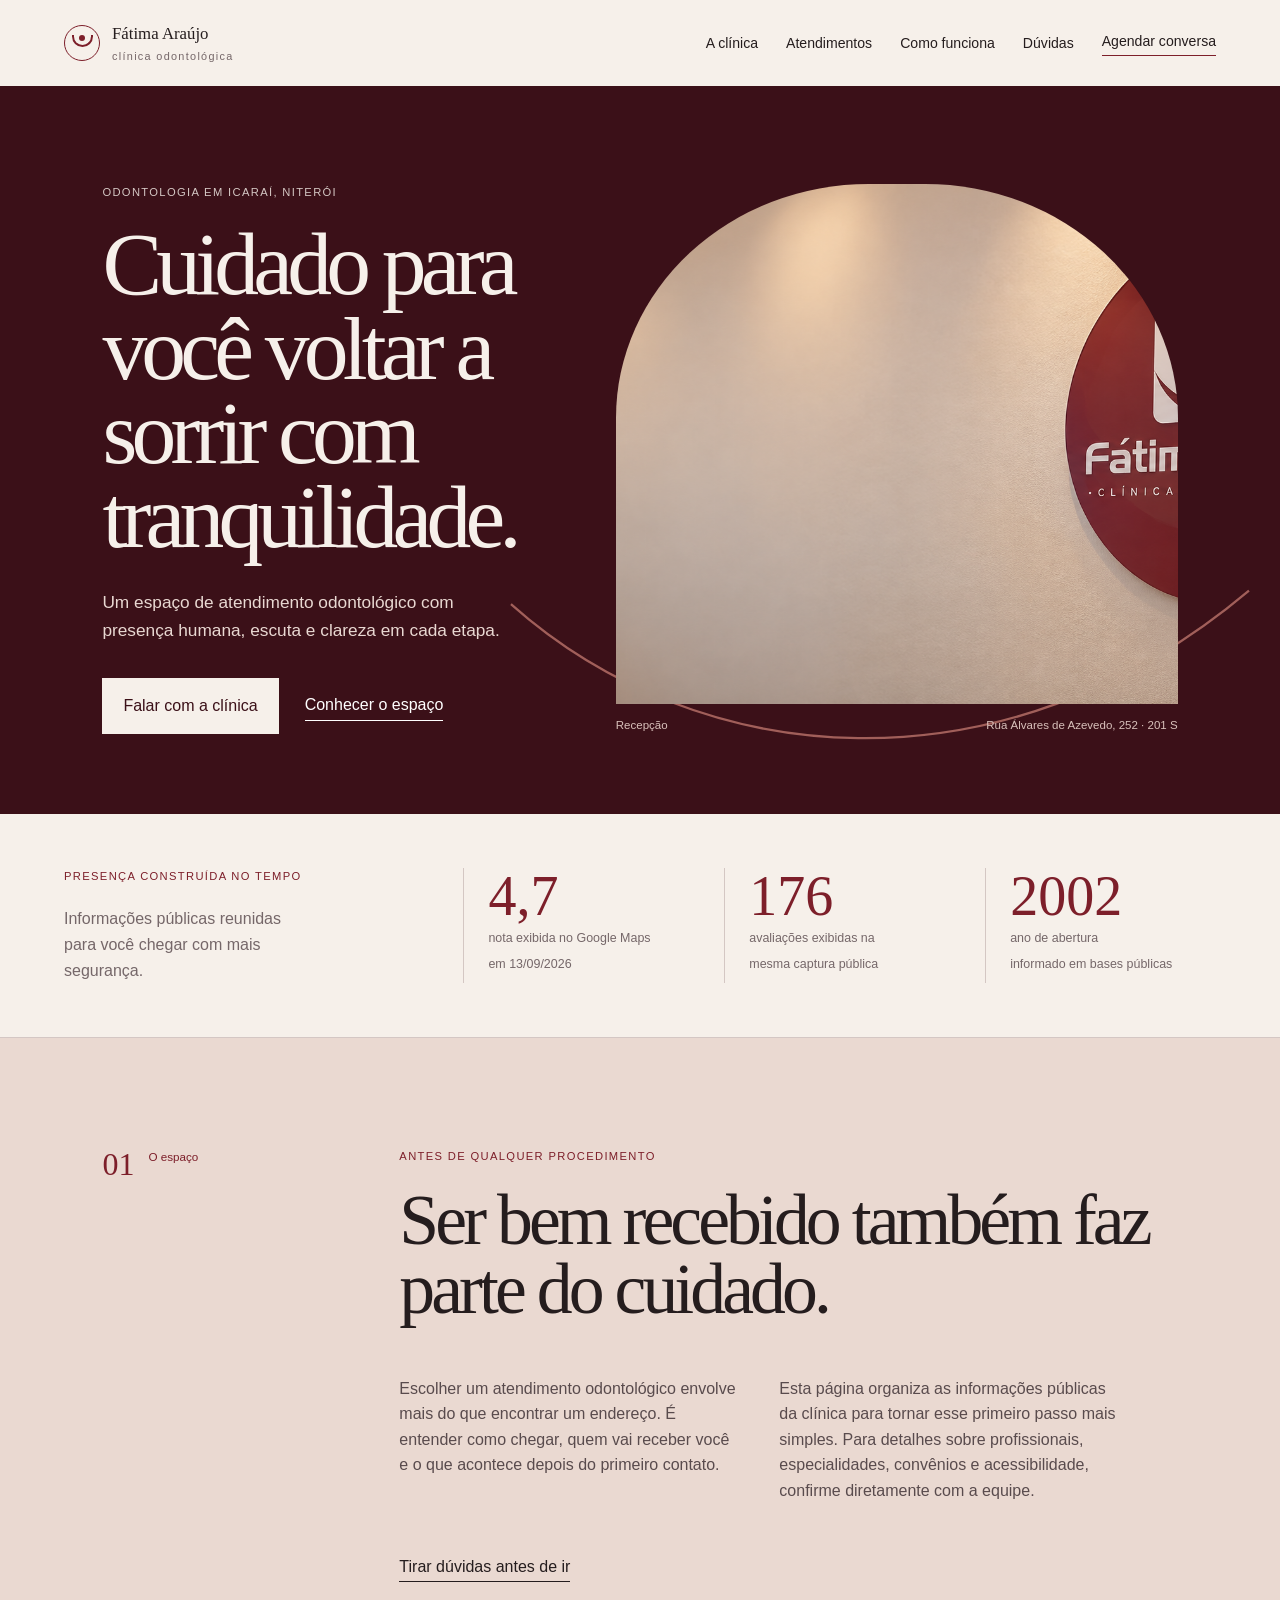
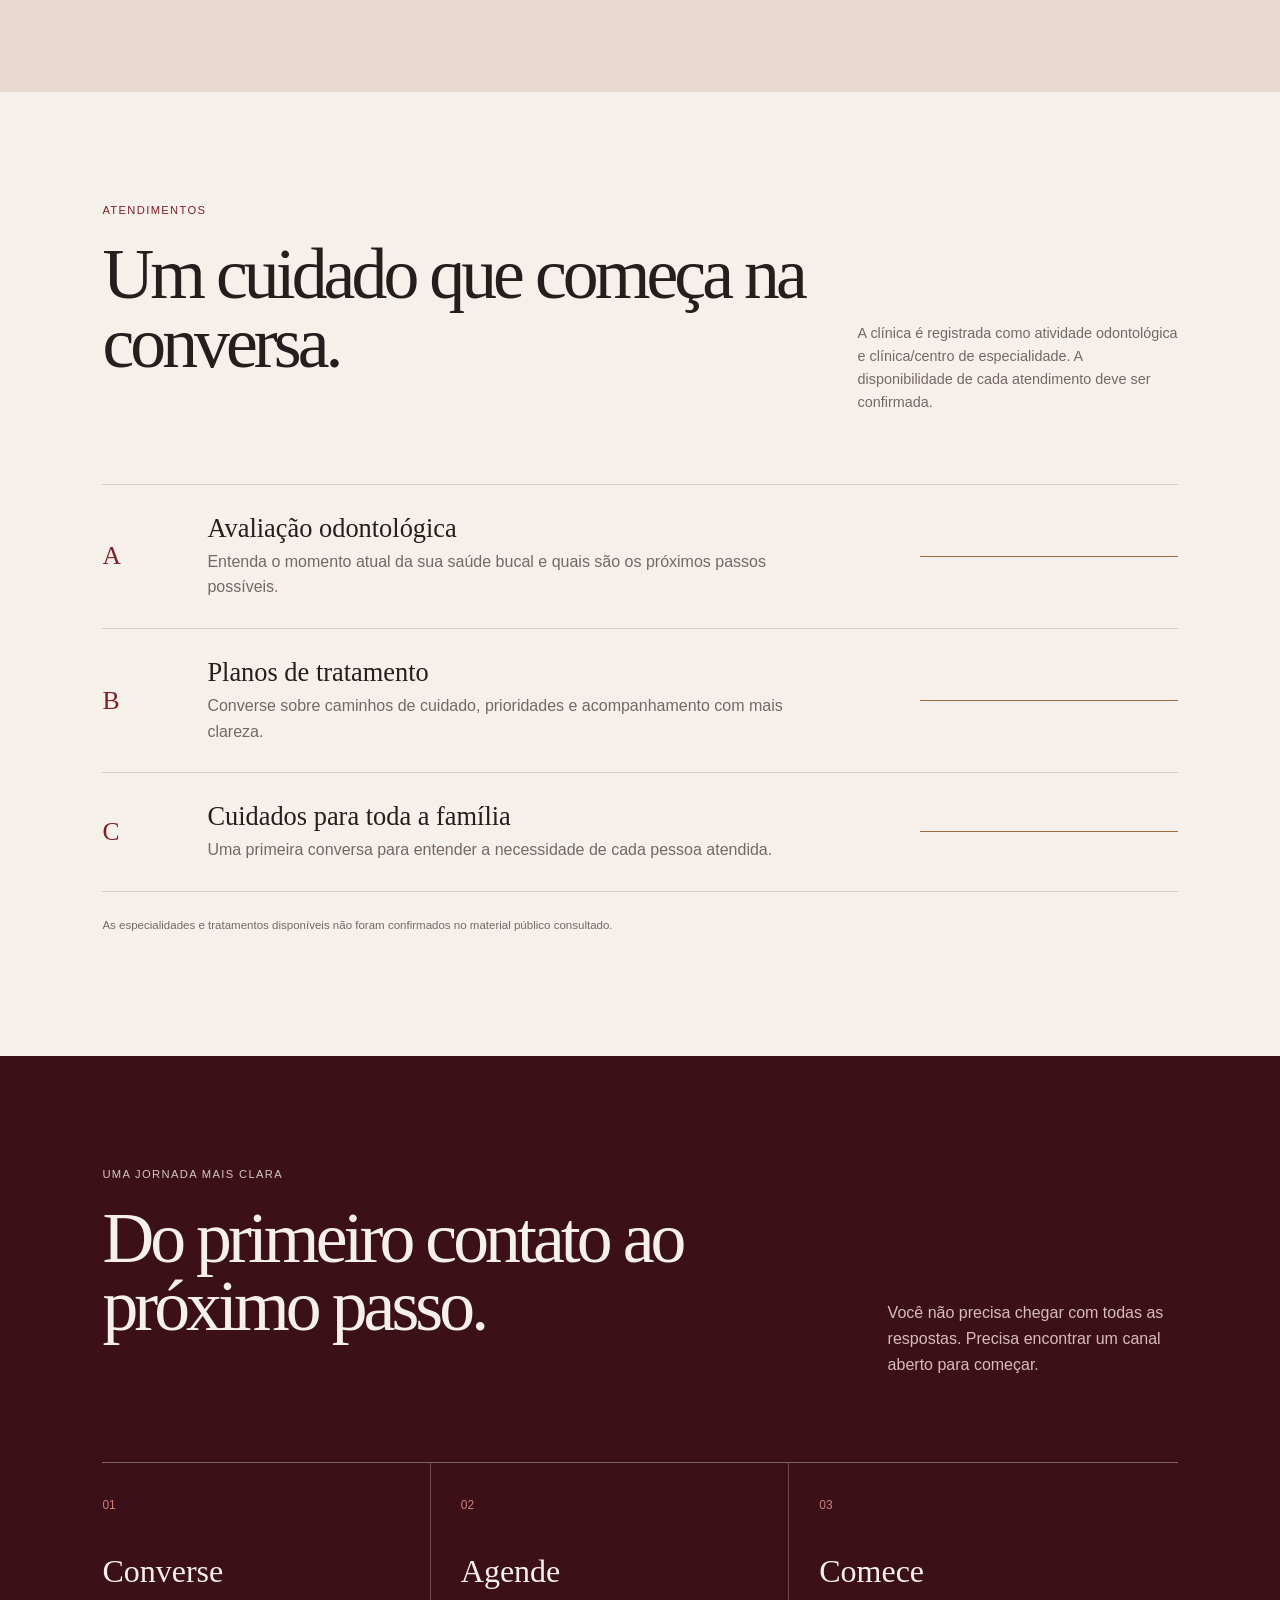
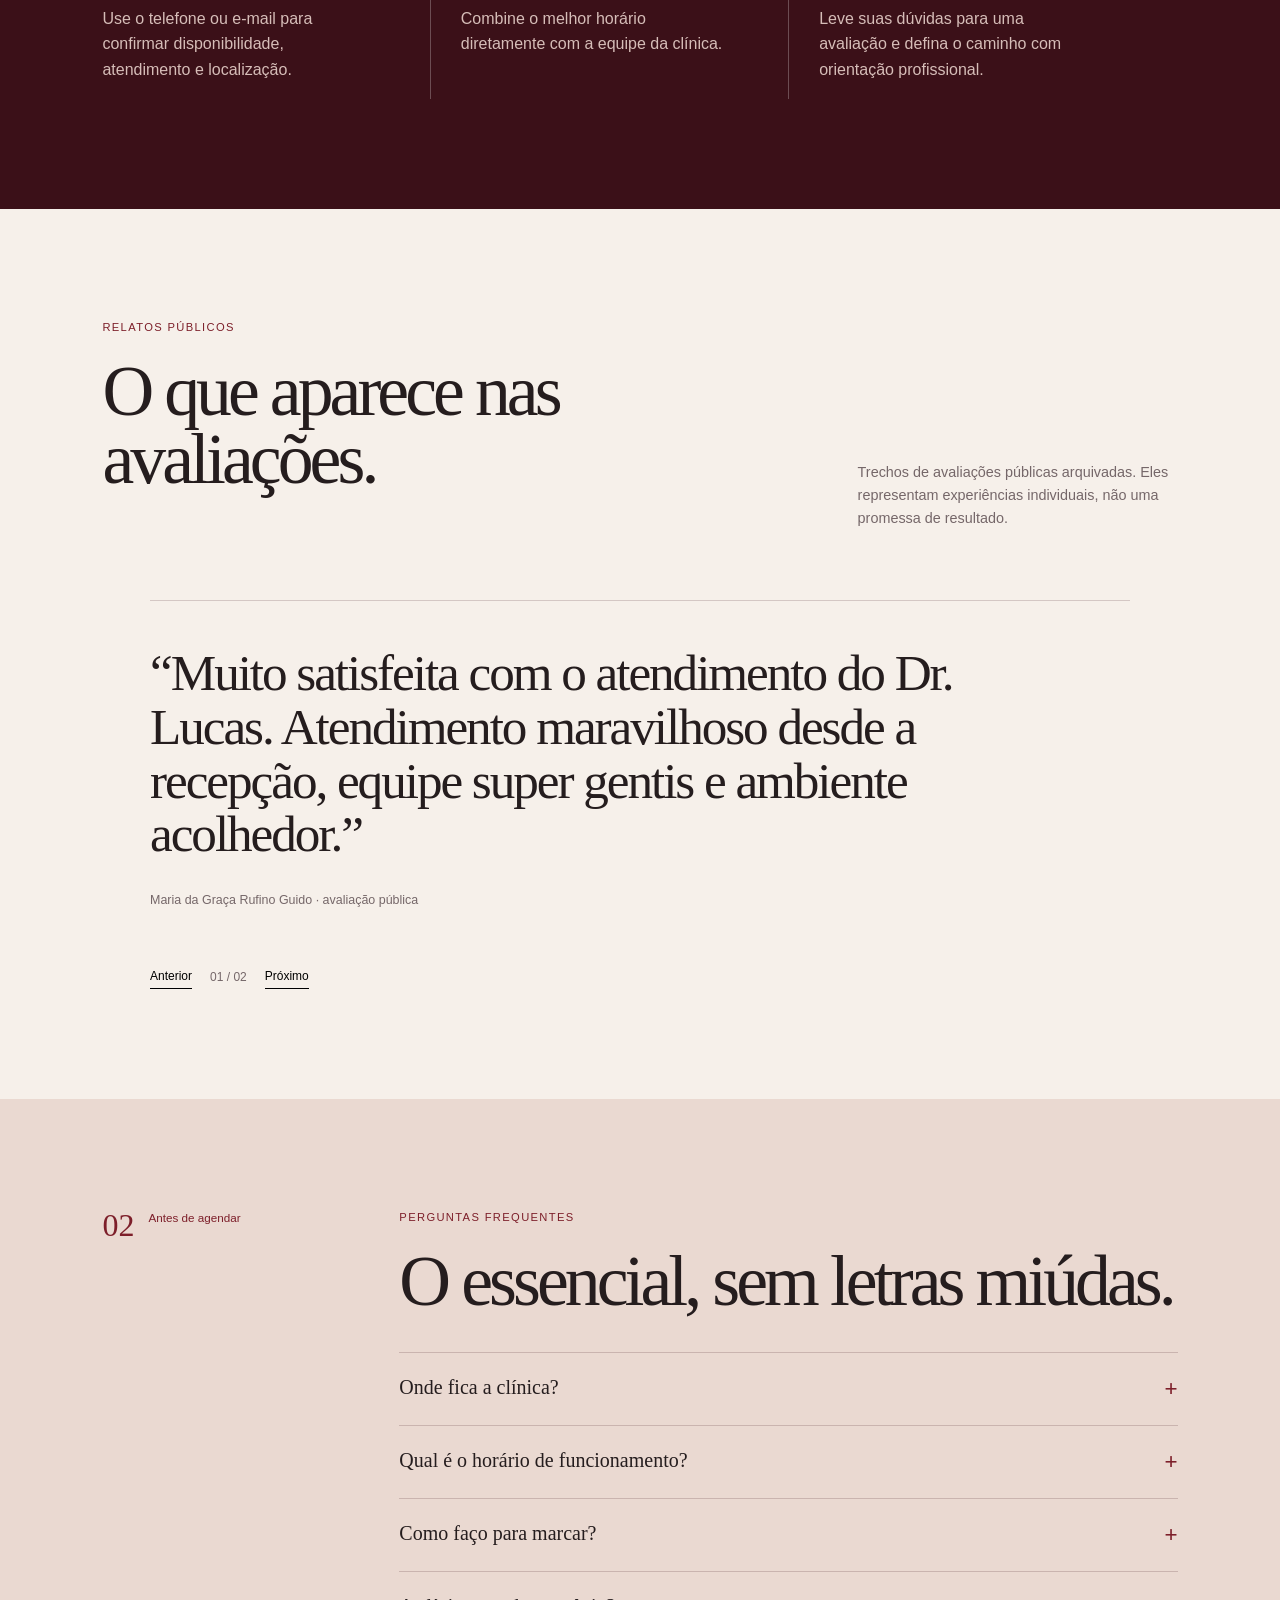
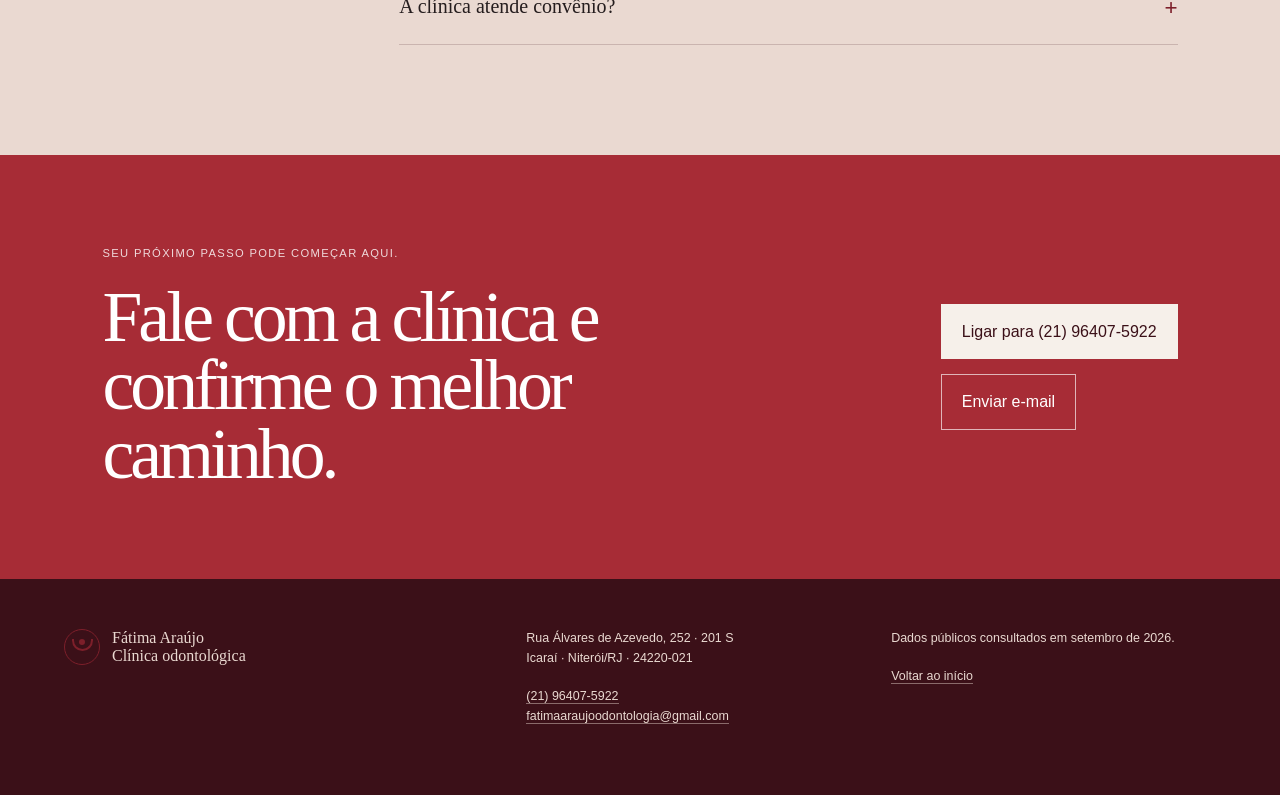
==== index.html @ 94b092e7 "Add files via upload" ====
<!doctype html>
<html lang="pt-BR">
<head>
  <meta charset="utf-8">
  <meta name="viewport" content="width=device-width, initial-scale=1">
  <meta name="description" content="Fátima Araújo Clínica Odontológica em Icaraí, Niterói. Informações públicas, contato e agendamento.">
  <title>Fátima Araújo | Clínica Odontológica</title>
  <link rel="stylesheet" href="styles.css">
</head>
<body>
  <a class="skip-link" href="#conteudo">Ir para o conteúdo</a>
  <header class="site-header">
    <a class="brand" href="#inicio" aria-label="Fátima Araújo Clínica Odontológica, início">
      <span class="brand-mark" aria-hidden="true"><span></span></span>
      <span><strong>Fátima Araújo</strong><small>Clínica odontológica</small></span>
    </a>
    <button class="menu-toggle" type="button" aria-expanded="false" aria-controls="main-nav">Menu</button>
    <nav id="main-nav" class="main-nav" aria-label="Navegação principal">
      <a href="#clinica">A clínica</a>
      <a href="#servicos">Atendimentos</a>
      <a href="#processo">Como funciona</a>
      <a href="#duvidas">Dúvidas</a>
      <a class="nav-cta" href="#contato">Agendar conversa</a>
    </nav>
  </header>

  <main id="conteudo">
    <section class="hero section-dark" id="inicio" aria-labelledby="hero-title">
      <div class="hero-copy reveal">
        <p class="eyebrow">Odontologia em Icaraí, Niterói</p>
        <h1 id="hero-title">Cuidado para você voltar a sorrir com tranquilidade.</h1>
        <p class="hero-lead">Um espaço de atendimento odontológico com presença humana, escuta e clareza em cada etapa.</p>
        <div class="hero-actions">
          <a class="button button-light" href="tel:+5521964075922">Falar com a clínica</a>
          <a class="text-link light-link" href="#clinica">Conhecer o espaço</a>
        </div>
      </div>
      <div class="hero-visual reveal reveal-delay">
        <div class="image-frame">
          <img src="assets/banner.png" alt="Recepção da clínica com o logotipo Fátima Araújo na parede" width="1916" height="821">
        </div>
        <div class="hero-caption"><span>Recepção</span><span>Rua Álvares de Azevedo, 252 · 201 S</span></div>
      </div>
      <svg class="smile-line" viewBox="0 0 700 220" role="img" aria-label="Traço curvo representando um sorriso"><path d="M22 54 C188 202 456 225 673 42"/></svg>
    </section>

    <section class="trust section-light" aria-label="Informações de confiança">
      <div class="trust-intro"><p class="eyebrow dark-eyebrow">Presença construída no tempo</p><p>Informações públicas reunidas para você chegar com mais segurança.</p></div>
      <div class="trust-item"><strong>4,7</strong><span>nota exibida no Google Maps<br>em 13/09/2026</span></div>
      <div class="trust-item"><strong>176</strong><span>avaliações exibidas na<br>mesma captura pública</span></div>
      <div class="trust-item"><strong>2002</strong><span>ano de abertura<br>informado em bases públicas</span></div>
    </section>

    <section class="split-section section-blush" id="clinica" aria-labelledby="clinica-title">
      <div class="section-aside"><span class="section-index">01</span><span>O espaço</span></div>
      <div class="split-content">
        <p class="eyebrow dark-eyebrow">Antes de qualquer procedimento</p>
        <h2 id="clinica-title">Ser bem recebido também faz parte do cuidado.</h2>
        <div class="two-column-copy"><p>Escolher um atendimento odontológico envolve mais do que encontrar um endereço. É entender como chegar, quem vai receber você e o que acontece depois do primeiro contato.</p><p>Esta página organiza as informações públicas da clínica para tornar esse primeiro passo mais simples. Para detalhes sobre profissionais, especialidades, convênios e acessibilidade, confirme diretamente com a equipe.</p></div>
        <a class="text-link" href="#contato">Tirar dúvidas antes de ir</a>
      </div>
    </section>

    <section class="services section-light" id="servicos" aria-labelledby="servicos-title">
      <div class="section-heading"><div><p class="eyebrow dark-eyebrow">Atendimentos</p><h2 id="servicos-title">Um cuidado que começa na conversa.</h2></div><p class="heading-note">A clínica é registrada como atividade odontológica e clínica/centro de especialidade. A disponibilidade de cada atendimento deve ser confirmada.</p></div>
      <div class="service-list">
        <article class="service-row"><span class="service-number">A</span><div><h3>Avaliação odontológica</h3><p>Entenda o momento atual da sua saúde bucal e quais são os próximos passos possíveis.</p></div><span class="service-line" aria-hidden="true"></span></article>
        <article class="service-row"><span class="service-number">B</span><div><h3>Planos de tratamento</h3><p>Converse sobre caminhos de cuidado, prioridades e acompanhamento com mais clareza.</p></div><span class="service-line" aria-hidden="true"></span></article>
        <article class="service-row"><span class="service-number">C</span><div><h3>Cuidados para toda a família</h3><p>Uma primeira conversa para entender a necessidade de cada pessoa atendida.</p></div><span class="service-line" aria-hidden="true"></span></article>
      </div>
      <p class="source-note">As especialidades e tratamentos disponíveis não foram confirmados no material público consultado.</p>
    </section>

    <section class="process section-dark" id="processo" aria-labelledby="processo-title">
      <div class="process-top"><div><p class="eyebrow">Uma jornada mais clara</p><h2 id="processo-title">Do primeiro contato ao próximo passo.</h2></div><p>Você não precisa chegar com todas as respostas. Precisa encontrar um canal aberto para começar.</p></div>
      <div class="process-steps">
        <article><span>01</span><h3>Converse</h3><p>Use o telefone ou e-mail para confirmar disponibilidade, atendimento e localização.</p></article>
        <article><span>02</span><h3>Agende</h3><p>Combine o melhor horário diretamente com a equipe da clínica.</p></article>
        <article><span>03</span><h3>Comece</h3><p>Leve suas dúvidas para uma avaliação e defina o caminho com orientação profissional.</p></article>
      </div>
    </section>

    <section class="testimonials section-light" aria-labelledby="relatos-title">
      <div class="section-heading"><div><p class="eyebrow dark-eyebrow">Relatos públicos</p><h2 id="relatos-title">O que aparece nas avaliações.</h2></div><p class="heading-note">Trechos de avaliações públicas arquivadas. Eles representam experiências individuais, não uma promessa de resultado.</p></div>
      <div class="quote-carousel" data-carousel>
        <article class="quote active"><blockquote>“Muito satisfeita com o atendimento do Dr. Lucas. Atendimento maravilhoso desde a recepção, equipe super gentis e ambiente acolhedor.”</blockquote><cite>Maria da Graça Rufino Guido · avaliação pública</cite></article>
        <article class="quote"><blockquote>“Clínica extremamente confortável, com profissionais de alto nível e atendimento totalmente humanizado.”</blockquote><cite>Regis Cesar Rheim · avaliação pública</cite></article>
        <div class="carousel-controls"><button type="button" data-prev aria-label="Relato anterior">Anterior</button><span data-status>01 / 02</span><button type="button" data-next aria-label="Próximo relato">Próximo</button></div>
      </div>
    </section>

    <section class="faq section-blush" id="duvidas" aria-labelledby="faq-title">
      <div class="section-aside"><span class="section-index">02</span><span>Antes de agendar</span></div>
      <div class="faq-content"><p class="eyebrow dark-eyebrow">Perguntas frequentes</p><h2 id="faq-title">O essencial, sem letras miúdas.</h2>
        <div class="faq-list">
          <details><summary>Onde fica a clínica?</summary><p>Rua Álvares de Azevedo, 252, complemento 201 S, Icaraí, Niterói/RJ, CEP 24220-021. Confirme a orientação de chegada no momento do agendamento.</p></details>
          <details><summary>Qual é o horário de funcionamento?</summary><p>O CNES consultado informa segunda a sexta, das 9h às 18h. Como horários podem mudar, confirme diretamente com a clínica.</p></details>
          <details><summary>Como faço para marcar?</summary><p>Entre em contato pelo telefone (21) 96407-5922 ou pelo e-mail fatimaaraujoodontologia@gmail.com para verificar disponibilidade.</p></details>
          <details><summary>A clínica atende convênio?</summary><p>Não foi localizada confirmação atualizada sobre convênios no material consultado. Pergunte à equipe antes de agendar.</p></details>
        </div>
      </div>
    </section>

    <section class="final-cta section-red" id="contato" aria-labelledby="cta-title">
      <div><p class="eyebrow">Seu próximo passo pode começar aqui.</p><h2 id="cta-title">Fale com a clínica e confirme o melhor caminho.</h2></div>
      <div class="cta-actions"><a class="button button-light" href="tel:+5521964075922">Ligar para (21) 96407-5922</a><a class="button button-outline-light" href="mailto:fatimaaraujoodontologia@gmail.com">Enviar e-mail</a></div>
    </section>
  </main>

  <footer class="site-footer"><div class="footer-brand"><span class="brand-mark" aria-hidden="true"><span></span></span><strong>Fátima Araújo<br>Clínica odontológica</strong></div><div><p>Rua Álvares de Azevedo, 252 · 201 S<br>Icaraí · Niterói/RJ · 24220-021</p><p><a href="tel:+5521964075922">(21) 96407-5922</a><br><a href="mailto:fatimaaraujoodontologia@gmail.com">fatimaaraujoodontologia@gmail.com</a></p></div><div><p>Dados públicos consultados em setembro de 2026.</p><a href="#inicio">Voltar ao início</a></div></footer>
  <script src="script.js"></script>
</body>
</html>
---- styles.css ----
:root{--wine:#7d1f2a;--wine-dark:#3b1018;--red:#a72c36;--ivory:#f6f0ea;--blush:#ead9d1;--wood:#a66c3f;--leaf:#52604b;--ink:#251d1e;--muted:#756769;--line:rgba(59,16,24,.18);--max:1280px}*{box-sizing:border-box}html{scroll-behavior:smooth}body{margin:0;background:var(--ivory);color:var(--ink);font-family:"Segoe UI",Arial,sans-serif;font-size:16px;line-height:1.6}a{color:inherit}button,a{font:inherit}button{cursor:pointer}.skip-link{position:absolute;left:1rem;top:-4rem;background:var(--ivory);color:var(--wine-dark);padding:.75rem 1rem;z-index:10}.skip-link:focus{top:1rem}.site-header{height:86px;padding:0 max(5vw,32px);display:flex;align-items:center;justify-content:space-between;background:var(--ivory);position:relative;z-index:5}.brand,.footer-brand{display:flex;align-items:center;gap:12px;text-decoration:none}.brand strong{display:block;font-family:Georgia,serif;font-size:1.05rem;font-weight:500}.brand small{display:block;color:var(--muted);font-size:.68rem;letter-spacing:.12em;text-transform:lowercase}.brand-mark{width:36px;height:36px;border:1.5px solid var(--wine);border-radius:50%;display:grid;place-items:center;position:relative}.brand-mark:before{content:"";width:17px;height:10px;border:2px solid var(--wine);border-top:0;border-radius:0 0 18px 18px;transform:translateY(-2px)}.brand-mark span{position:absolute;width:6px;height:6px;background:var(--wine);border-radius:50%;top:9px}.main-nav{display:flex;align-items:center;gap:28px;font-size:.88rem}.main-nav a{text-decoration:none}.main-nav a:hover,.main-nav a:focus-visible,.text-link:hover{color:var(--red)}.nav-cta{border-bottom:1px solid var(--wine);padding-bottom:3px}.menu-toggle{display:none;border:0;background:none;color:var(--wine-dark)}.section-dark{background:var(--wine-dark);color:var(--ivory)}.section-light{background:var(--ivory)}.section-blush{background:var(--blush)}.section-red{background:var(--red);color:#fff}.eyebrow{font-size:.7rem;letter-spacing:.12em;text-transform:uppercase;margin:0 0 20px;opacity:.82}.dark-eyebrow{color:var(--wine);opacity:1}.hero{min-height:680px;padding:98px max(8vw,56px) 80px;display:grid;grid-template-columns:minmax(280px, .86fr) 1.14fr;gap:7vw;align-items:center;position:relative;overflow:hidden}.hero-copy{position:relative;z-index:1}.hero h1{font:normal clamp(3.5rem,7vw,7.8rem)/.94 Georgia,serif;letter-spacing:-.065em;max-width:720px;margin:0 0 30px}.hero-lead{font-size:1.08rem;max-width:420px;color:#e9d8d2;margin-bottom:34px}.hero-actions{display:flex;align-items:center;gap:26px}.button{display:inline-block;text-decoration:none;padding:14px 20px;border:1px solid transparent;transition:transform .25s,background .25s}.button:hover,.button:focus-visible{transform:translateY(-3px)}.button-light{background:var(--ivory);color:var(--wine-dark)}.button-outline-light{border-color:rgba(255,255,255,.65);color:#fff}.text-link{display:inline-block;border-bottom:1px solid currentColor;text-decoration:none;padding-bottom:2px}.light-link{color:#fff}.hero-visual{position:relative;z-index:1}.image-frame{height:520px;overflow:hidden;border-radius:45% 45% 0 0}.image-frame img{width:100%;height:100%;object-fit:cover;object-position:center}.hero-caption{display:flex;justify-content:space-between;padding-top:12px;font-size:.72rem;color:#d9c1bb}.smile-line{position:absolute;width:62%;right:0;bottom:22px;fill:none;stroke:#c47a70;stroke-width:2;opacity:.75}.smile-line path{stroke-dasharray:1000;stroke-dashoffset:1000;animation:draw 2.2s 1s cubic-bezier(.65,0,.3,1) forwards}@keyframes draw{to{stroke-dashoffset:0}}.trust{display:grid;grid-template-columns:1.6fr repeat(3,1fr);max-width:var(--max);margin:auto;padding:54px max(5vw,32px);gap:30px;border-bottom:1px solid var(--line)}.trust-intro p:last-child{max-width:250px;margin:0;color:var(--muted)}.trust-item{border-left:1px solid var(--line);padding-left:24px}.trust-item strong{display:block;font:normal 3.5rem/1 Georgia,serif;color:var(--wine)}.trust-item span{color:var(--muted);font-size:.78rem}.split-section,.faq{display:grid;grid-template-columns:minmax(150px,.4fr) 1.6fr;padding:110px max(8vw,56px);gap:8vw}.section-aside{display:flex;gap:14px;align-items:flex-start;color:var(--wine);font-size:.73rem}.section-index{font-family:Georgia,serif;font-size:2rem;line-height:1}.split-content{max-width:850px}.split-content h2,.services h2,.process h2,.testimonials h2,.faq h2,.final-cta h2{font:normal clamp(2.6rem,5.6vw,6.6rem)/.96 Georgia,serif;letter-spacing:-.055em;margin:0 0 36px;max-width:850px}.two-column-copy{display:grid;grid-template-columns:1fr 1fr;gap:40px;color:#594b4d;max-width:720px;margin-bottom:34px}.services{padding:110px max(8vw,56px)}.section-heading{display:flex;justify-content:space-between;gap:50px;align-items:end;margin-bottom:70px}.heading-note{max-width:320px;color:var(--muted);font-size:.9rem;margin:0}.service-list{max-width:1080px}.service-row{display:grid;grid-template-columns:80px 1fr 24%;gap:25px;align-items:center;padding:28px 0;border-top:1px solid var(--line)}.service-row:last-child{border-bottom:1px solid var(--line)}.service-number{font:normal 1.6rem Georgia,serif;color:var(--wine)}.service-row h3{font:normal 1.65rem Georgia,serif;margin:0 0 5px}.service-row p{margin:0;color:var(--muted);max-width:580px}.service-line{height:1px;background:var(--wood)}.source-note{font-size:.72rem;color:var(--muted);margin-top:24px}.process{padding:110px max(8vw,56px)}.process-top{display:flex;justify-content:space-between;align-items:end;gap:60px;margin-bottom:85px}.process-top>p{max-width:290px;color:#d6bdb8;margin:0}.process-steps{display:grid;grid-template-columns:repeat(3,1fr);gap:0;border-top:1px solid rgba(255,255,255,.35)}.process-steps article{padding:28px 30px 0 0;border-right:1px solid rgba(255,255,255,.25);margin-right:30px}.process-steps article:last-child{border:0}.process-steps span{color:#d17f77;font-size:.75rem}.process-steps h3{font:normal 2rem Georgia,serif;margin:36px 0 12px}.process-steps p{color:#d6bdb8;max-width:270px}.testimonials{padding:110px max(8vw,56px)}.quote-carousel{max-width:980px;margin:auto;border-top:1px solid var(--line);padding-top:45px}.quote{display:none}.quote.active{display:block}.quote blockquote{font:normal clamp(2rem,4vw,4.3rem)/1.05 Georgia,serif;letter-spacing:-.04em;margin:0 0 25px;max-width:900px}.quote cite{font-size:.78rem;color:var(--muted);font-style:normal}.carousel-controls{display:flex;align-items:center;gap:18px;margin-top:55px;color:var(--wine);font-size:.75rem}.carousel-controls button{background:none;border:0;border-bottom:1px solid currentColor;padding:0 0 2px}.carousel-controls span{color:var(--muted)}.faq-content{max-width:900px}.faq-list{border-top:1px solid var(--line)}details{border-bottom:1px solid var(--line);padding:23px 0}summary{cursor:pointer;font:normal 1.25rem Georgia,serif;list-style:none;display:flex;justify-content:space-between;gap:20px}summary::-webkit-details-marker{display:none}summary:after{content:"+";font-family:Arial,sans-serif;font-size:1.4rem;color:var(--wine)}details[open] summary:after{content:"−"}details p{color:#594b4d;max-width:680px;margin:15px 0 0}.final-cta{display:flex;justify-content:space-between;align-items:center;gap:60px;padding:90px max(8vw,56px)}.final-cta h2{max-width:680px;margin:0}.cta-actions{display:flex;flex-direction:column;align-items:flex-start;gap:15px;min-width:230px}.site-footer{display:grid;grid-template-columns:1.3fr 1fr 1fr;gap:40px;padding:50px max(5vw,32px);background:var(--wine-dark);color:#ead9d1;font-size:.78rem}.footer-brand{align-items:flex-start}.footer-brand strong{font:normal 1rem Georgia,serif}.site-footer p{margin:0 0 18px}.site-footer a{text-decoration:none;border-bottom:1px solid rgba(234,217,209,.45)}:focus-visible{outline:3px solid #db8379;outline-offset:4px}.reveal{animation:heroIn .9s .15s both cubic-bezier(.2,.75,.2,1)}.reveal-delay{animation-delay:.35s}@keyframes heroIn{from{opacity:0;transform:translateY(35px)}to{opacity:1;transform:none}}@media(max-width:820px){.site-header{height:72px;padding:0 22px}.menu-toggle{display:block}.main-nav{display:none;position:absolute;top:72px;left:0;right:0;background:var(--ivory);padding:20px 22px;flex-direction:column;align-items:flex-start;gap:18px;border-bottom:1px solid var(--line)}.main-nav.open{display:flex}.hero{display:block;padding:70px 22px 55px;min-height:auto}.hero h1{font-size:clamp(3.3rem,15vw,6rem);max-width:600px}.hero-visual{margin-top:55px}.image-frame{height:390px}.smile-line{width:100%;bottom:20px}.trust{grid-template-columns:1fr 1fr;padding:45px 22px;gap:28px}.trust-intro{grid-column:1/-1}.trust-item{padding-left:15px}.trust-item strong{font-size:2.8rem}.split-section,.faq{display:block;padding:75px 22px}.section-aside{margin-bottom:48px}.two-column-copy{display:block}.two-column-copy p{margin-bottom:20px}.services,.process,.testimonials{padding:75px 22px}.section-heading,.process-top{display:block;margin-bottom:45px}.heading-note,.process-top>p{margin-top:25px}.service-row{grid-template-columns:35px 1fr;gap:10px}.service-line{display:none}.service-row h3{font-size:1.35rem}.service-row p{font-size:.9rem}.process-steps{display:block}.process-steps article{border-right:0;border-bottom:1px solid rgba(255,255,255,.25);padding:25px 0;margin:0}.process-steps h3{margin:15px 0 5px}.final-cta{display:block;padding:70px 22px}.cta-actions{margin-top:35px}.site-footer{display:block;padding:40px 22px}.site-footer>div{margin-bottom:30px}.footer-brand{margin-bottom:35px!important}}@media(prefers-reduced-motion:reduce){html{scroll-behavior:auto}.smile-line path{animation:none;stroke-dashoffset:0}.reveal{animation:none}.button{transition:none}}
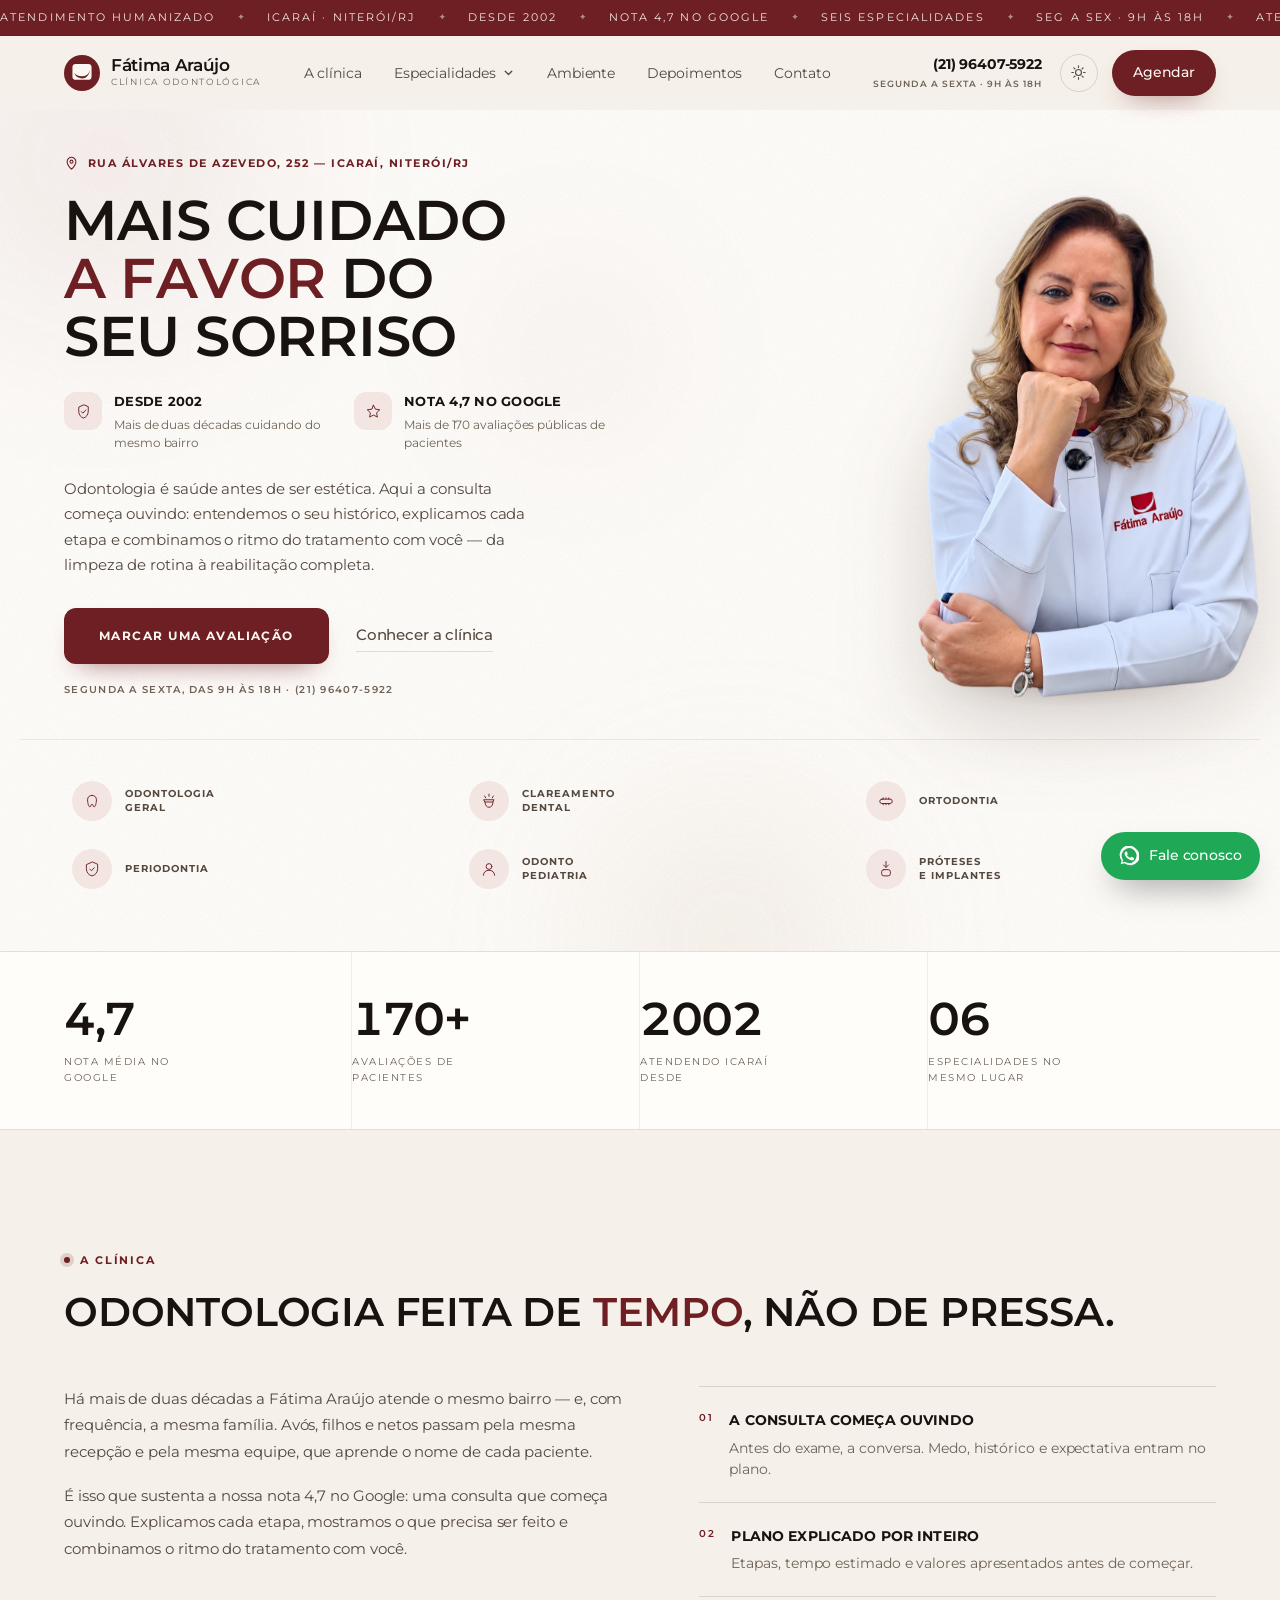
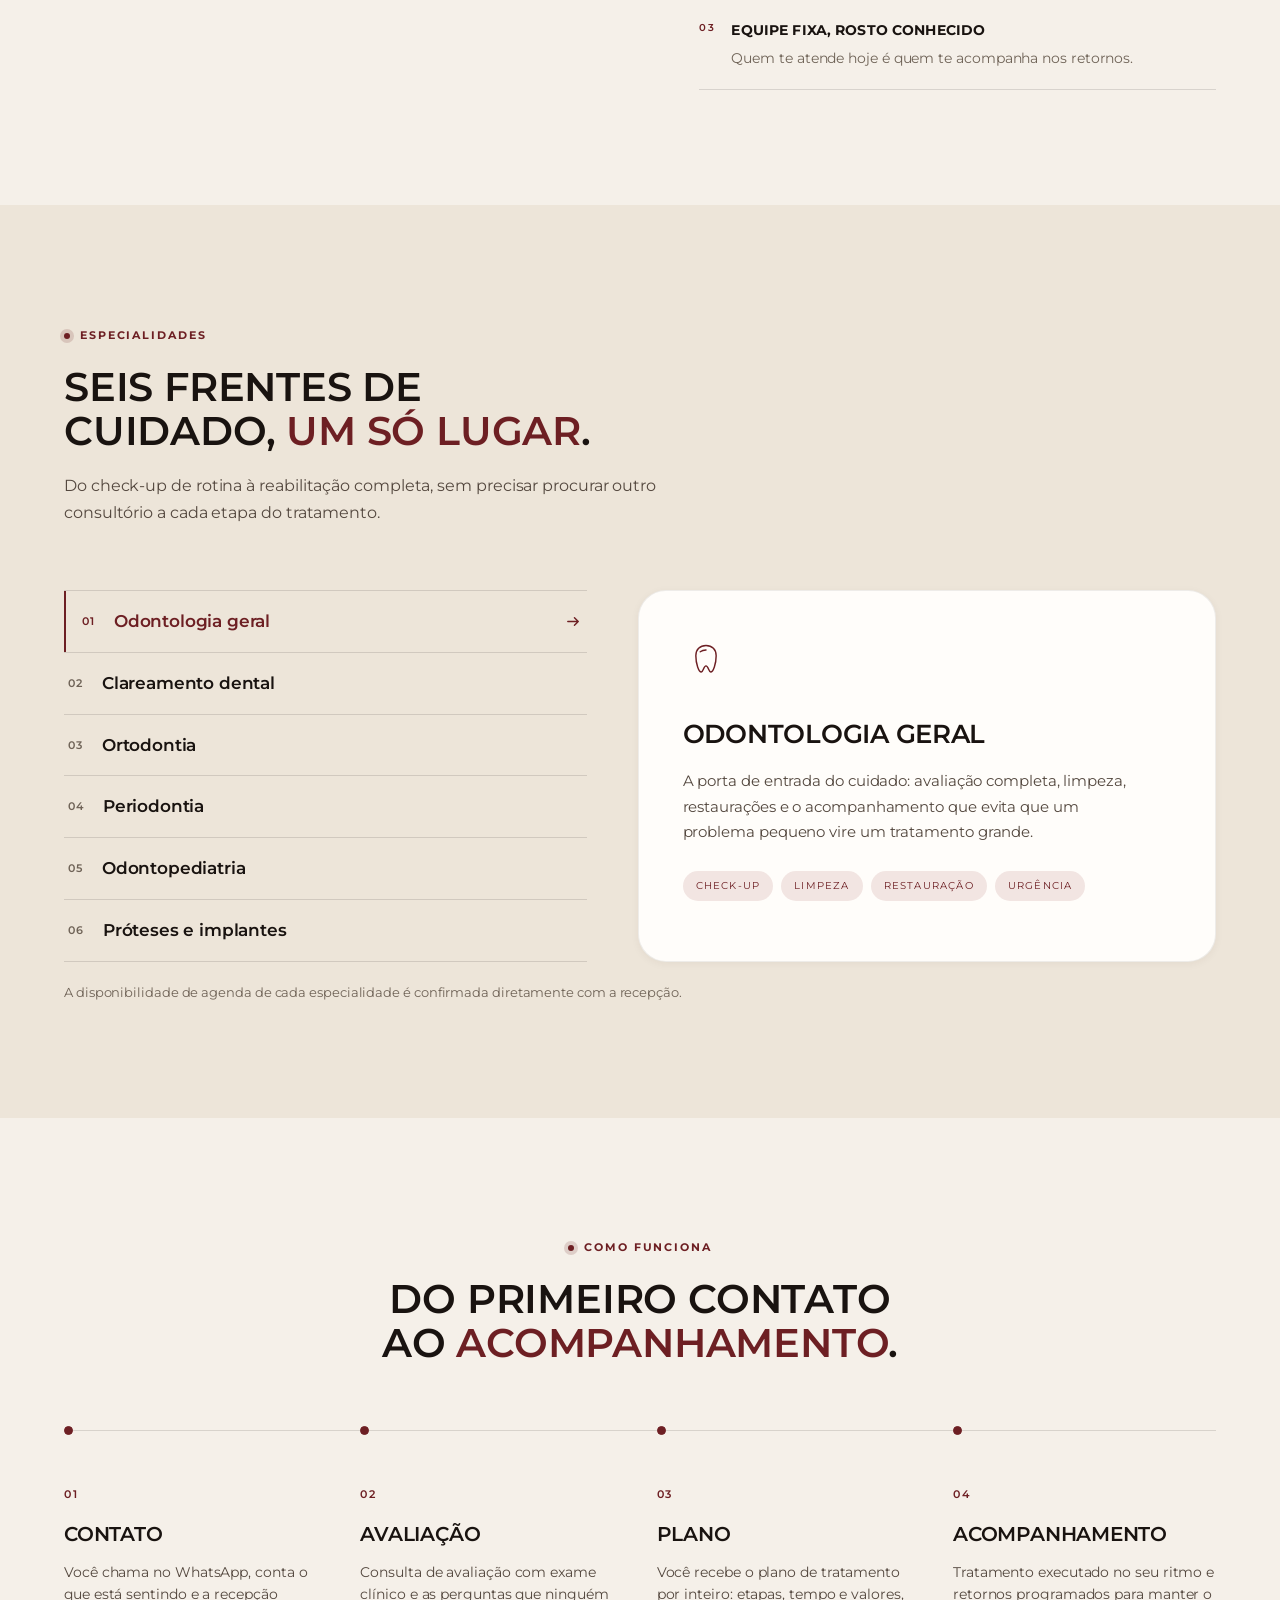
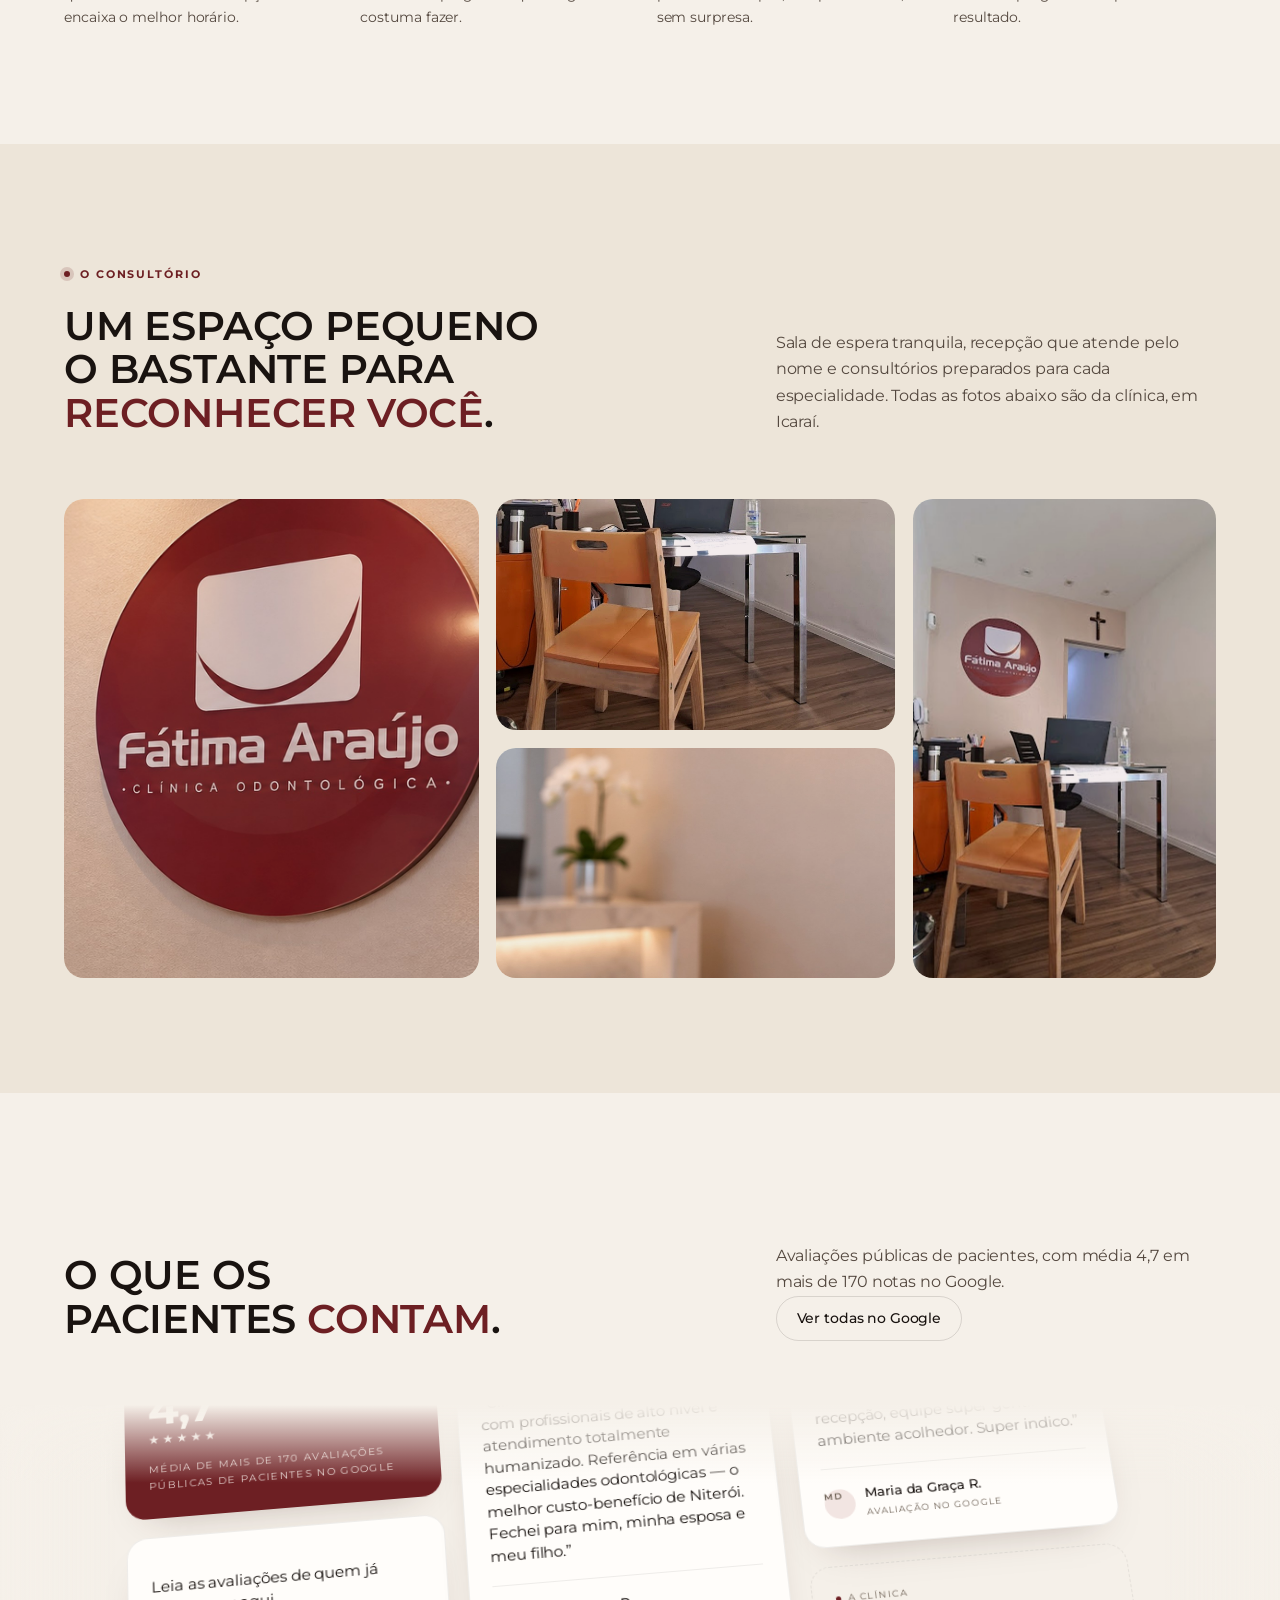
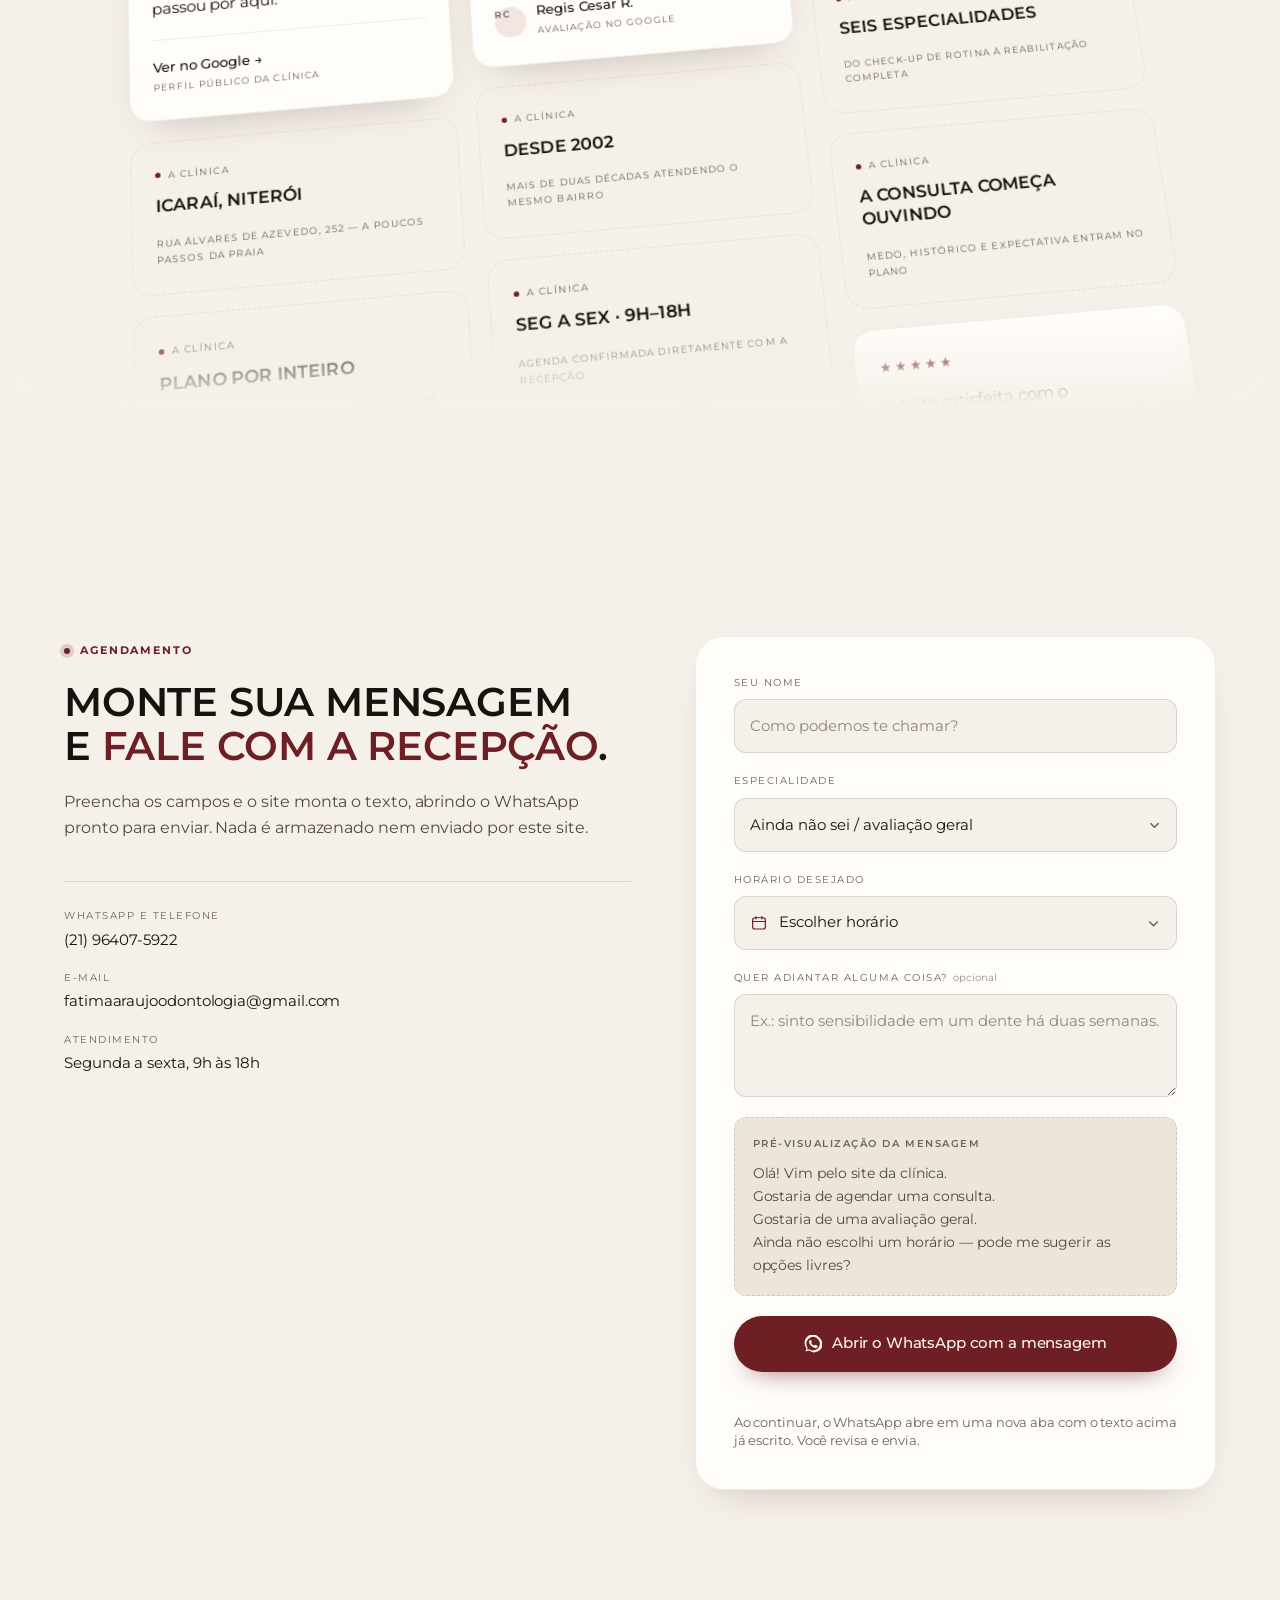
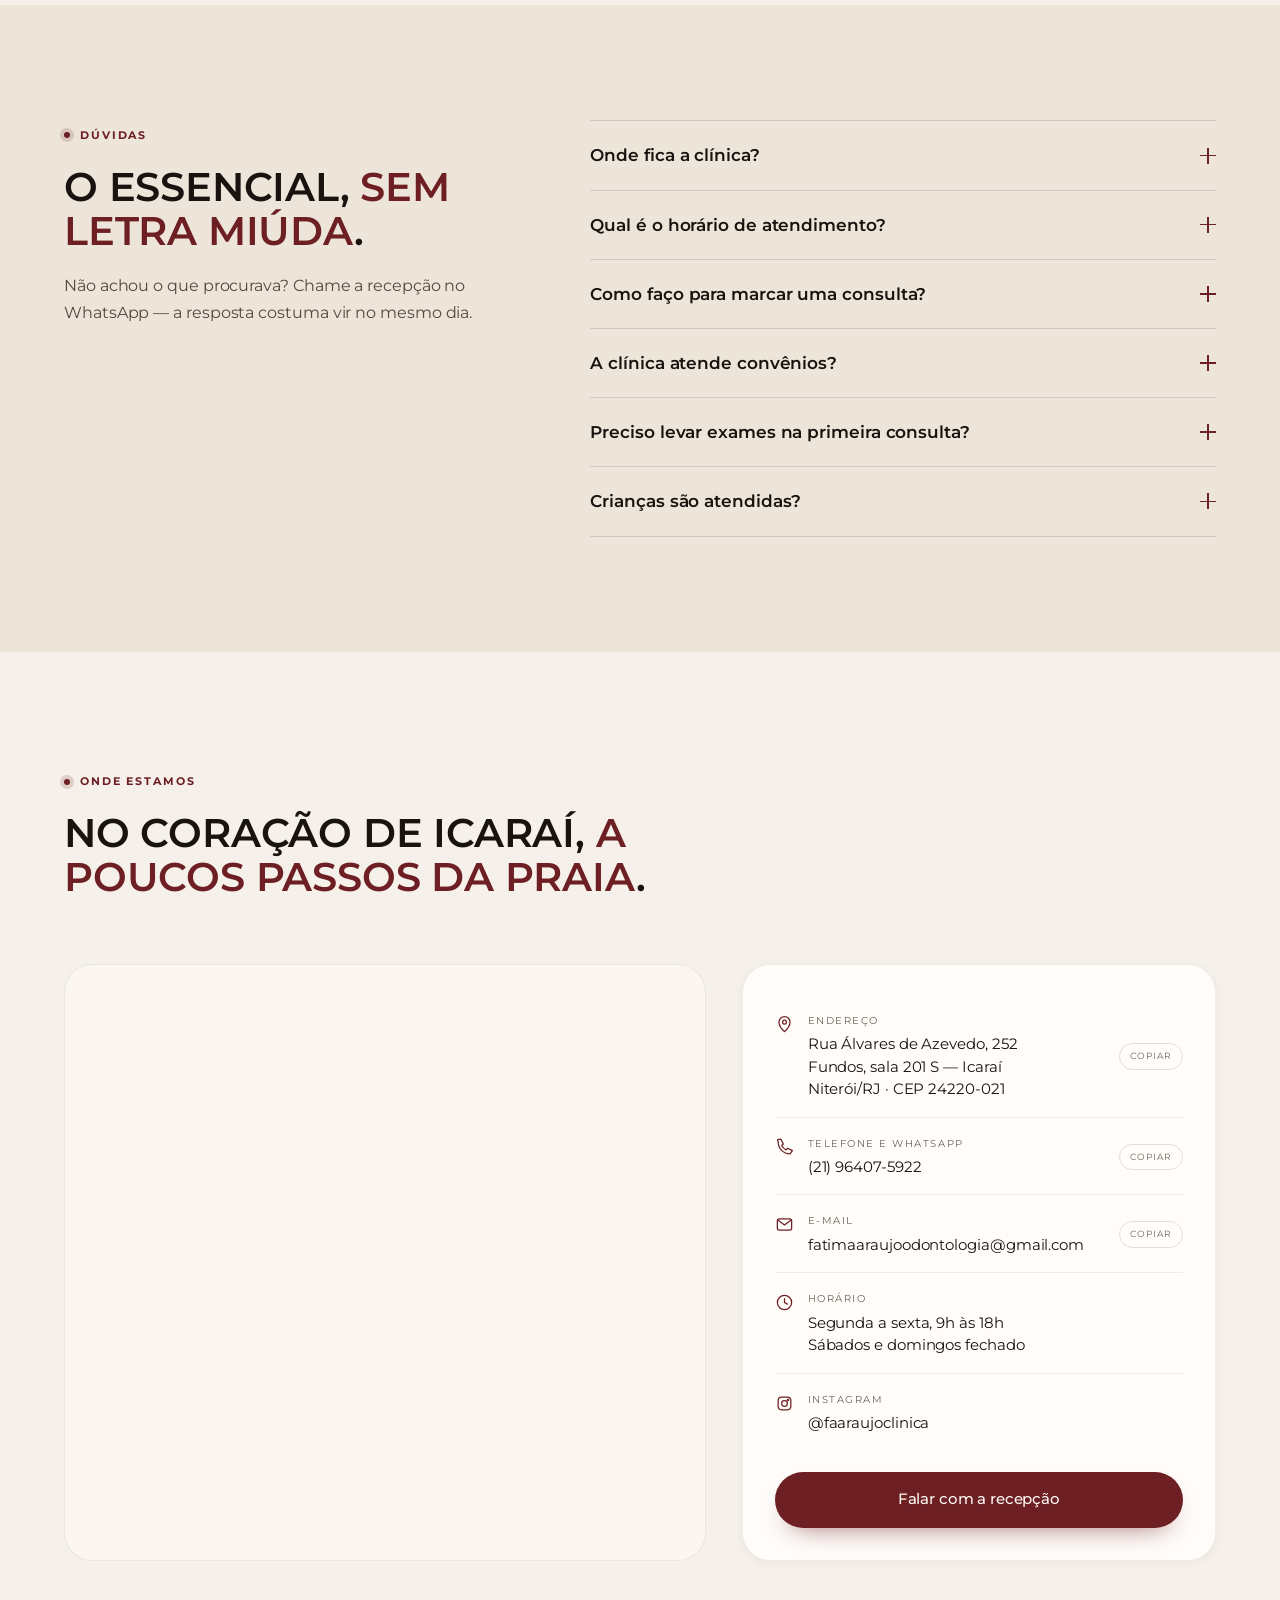
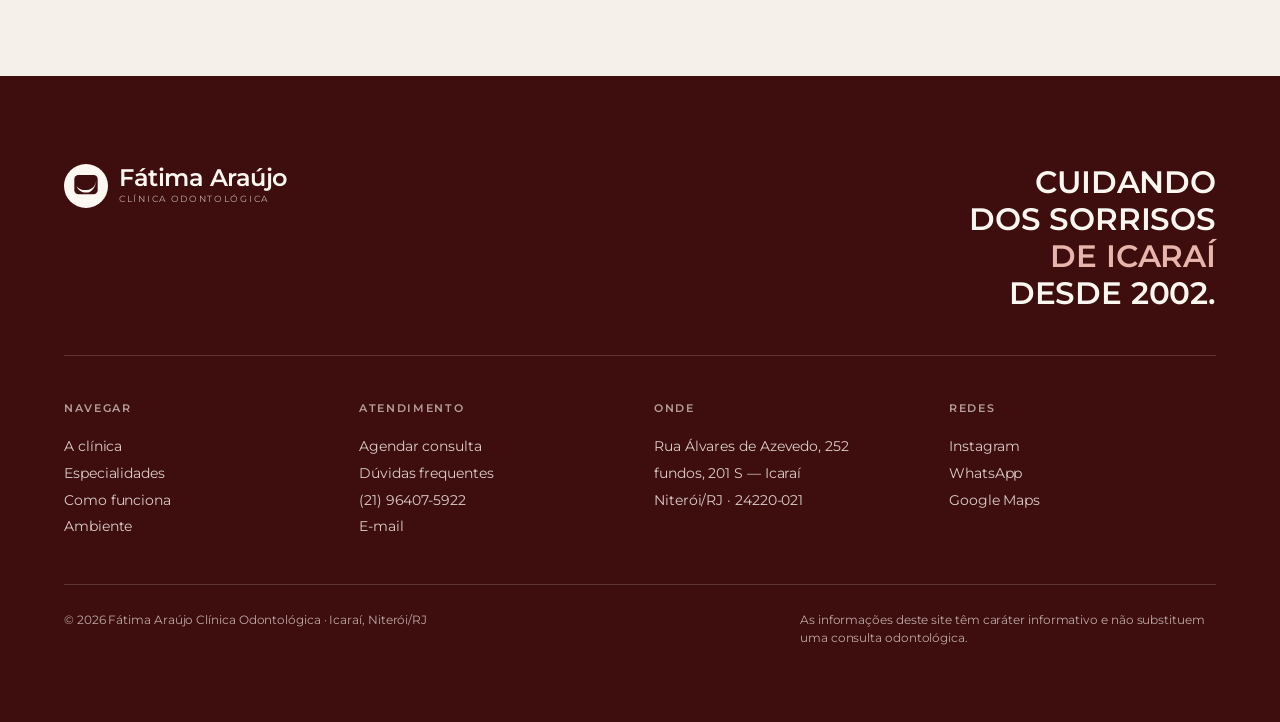
==== commit fa3aac13: "Add files via upload" ====
--- a/index.html
+++ b/index.html
@@ -1,113 +1,547 @@
-<!doctype html>
-<html lang="pt-BR">
-<head>
-  <meta charset="utf-8">
-  <meta name="viewport" content="width=device-width, initial-scale=1">
-  <meta name="description" content="Fátima Araújo Clínica Odontológica em Icaraí, Niterói. Informações públicas, contato e agendamento.">
-  <title>Fátima Araújo | Clínica Odontológica</title>
-  <link rel="stylesheet" href="styles.css">
-</head>
-<body>
-  <a class="skip-link" href="#conteudo">Ir para o conteúdo</a>
-  <header class="site-header">
-    <a class="brand" href="#inicio" aria-label="Fátima Araújo Clínica Odontológica, início">
-      <span class="brand-mark" aria-hidden="true"><span></span></span>
-      <span><strong>Fátima Araújo</strong><small>Clínica odontológica</small></span>
-    </a>
-    <button class="menu-toggle" type="button" aria-expanded="false" aria-controls="main-nav">Menu</button>
-    <nav id="main-nav" class="main-nav" aria-label="Navegação principal">
-      <a href="#clinica">A clínica</a>
-      <a href="#servicos">Atendimentos</a>
-      <a href="#processo">Como funciona</a>
-      <a href="#duvidas">Dúvidas</a>
-      <a class="nav-cta" href="#contato">Agendar conversa</a>
-    </nav>
-  </header>
-
-  <main id="conteudo">
-    <section class="hero section-dark" id="inicio" aria-labelledby="hero-title">
-      <div class="hero-copy reveal">
-        <p class="eyebrow">Odontologia em Icaraí, Niterói</p>
-        <h1 id="hero-title">Cuidado para você voltar a sorrir com tranquilidade.</h1>
-        <p class="hero-lead">Um espaço de atendimento odontológico com presença humana, escuta e clareza em cada etapa.</p>
-        <div class="hero-actions">
-          <a class="button button-light" href="tel:+5521964075922">Falar com a clínica</a>
-          <a class="text-link light-link" href="#clinica">Conhecer o espaço</a>
-        </div>
-      </div>
-      <div class="hero-visual reveal reveal-delay">
-        <div class="image-frame">
-          <img src="assets/banner.png" alt="Recepção da clínica com o logotipo Fátima Araújo na parede" width="1916" height="821">
-        </div>
-        <div class="hero-caption"><span>Recepção</span><span>Rua Álvares de Azevedo, 252 · 201 S</span></div>
-      </div>
-      <svg class="smile-line" viewBox="0 0 700 220" role="img" aria-label="Traço curvo representando um sorriso"><path d="M22 54 C188 202 456 225 673 42"/></svg>
-    </section>
-
-    <section class="trust section-light" aria-label="Informações de confiança">
-      <div class="trust-intro"><p class="eyebrow dark-eyebrow">Presença construída no tempo</p><p>Informações públicas reunidas para você chegar com mais segurança.</p></div>
-      <div class="trust-item"><strong>4,7</strong><span>nota exibida no Google Maps<br>em 13/09/2026</span></div>
-      <div class="trust-item"><strong>176</strong><span>avaliações exibidas na<br>mesma captura pública</span></div>
-      <div class="trust-item"><strong>2002</strong><span>ano de abertura<br>informado em bases públicas</span></div>
-    </section>
-
-    <section class="split-section section-blush" id="clinica" aria-labelledby="clinica-title">
-      <div class="section-aside"><span class="section-index">01</span><span>O espaço</span></div>
-      <div class="split-content">
-        <p class="eyebrow dark-eyebrow">Antes de qualquer procedimento</p>
-        <h2 id="clinica-title">Ser bem recebido também faz parte do cuidado.</h2>
-        <div class="two-column-copy"><p>Escolher um atendimento odontológico envolve mais do que encontrar um endereço. É entender como chegar, quem vai receber você e o que acontece depois do primeiro contato.</p><p>Esta página organiza as informações públicas da clínica para tornar esse primeiro passo mais simples. Para detalhes sobre profissionais, especialidades, convênios e acessibilidade, confirme diretamente com a equipe.</p></div>
-        <a class="text-link" href="#contato">Tirar dúvidas antes de ir</a>
-      </div>
-    </section>
-
-    <section class="services section-light" id="servicos" aria-labelledby="servicos-title">
-      <div class="section-heading"><div><p class="eyebrow dark-eyebrow">Atendimentos</p><h2 id="servicos-title">Um cuidado que começa na conversa.</h2></div><p class="heading-note">A clínica é registrada como atividade odontológica e clínica/centro de especialidade. A disponibilidade de cada atendimento deve ser confirmada.</p></div>
-      <div class="service-list">
-        <article class="service-row"><span class="service-number">A</span><div><h3>Avaliação odontológica</h3><p>Entenda o momento atual da sua saúde bucal e quais são os próximos passos possíveis.</p></div><span class="service-line" aria-hidden="true"></span></article>
-        <article class="service-row"><span class="service-number">B</span><div><h3>Planos de tratamento</h3><p>Converse sobre caminhos de cuidado, prioridades e acompanhamento com mais clareza.</p></div><span class="service-line" aria-hidden="true"></span></article>
-        <article class="service-row"><span class="service-number">C</span><div><h3>Cuidados para toda a família</h3><p>Uma primeira conversa para entender a necessidade de cada pessoa atendida.</p></div><span class="service-line" aria-hidden="true"></span></article>
-      </div>
-      <p class="source-note">As especialidades e tratamentos disponíveis não foram confirmados no material público consultado.</p>
-    </section>
-
-    <section class="process section-dark" id="processo" aria-labelledby="processo-title">
-      <div class="process-top"><div><p class="eyebrow">Uma jornada mais clara</p><h2 id="processo-title">Do primeiro contato ao próximo passo.</h2></div><p>Você não precisa chegar com todas as respostas. Precisa encontrar um canal aberto para começar.</p></div>
-      <div class="process-steps">
-        <article><span>01</span><h3>Converse</h3><p>Use o telefone ou e-mail para confirmar disponibilidade, atendimento e localização.</p></article>
-        <article><span>02</span><h3>Agende</h3><p>Combine o melhor horário diretamente com a equipe da clínica.</p></article>
-        <article><span>03</span><h3>Comece</h3><p>Leve suas dúvidas para uma avaliação e defina o caminho com orientação profissional.</p></article>
-      </div>
-    </section>
-
-    <section class="testimonials section-light" aria-labelledby="relatos-title">
-      <div class="section-heading"><div><p class="eyebrow dark-eyebrow">Relatos públicos</p><h2 id="relatos-title">O que aparece nas avaliações.</h2></div><p class="heading-note">Trechos de avaliações públicas arquivadas. Eles representam experiências individuais, não uma promessa de resultado.</p></div>
-      <div class="quote-carousel" data-carousel>
-        <article class="quote active"><blockquote>“Muito satisfeita com o atendimento do Dr. Lucas. Atendimento maravilhoso desde a recepção, equipe super gentis e ambiente acolhedor.”</blockquote><cite>Maria da Graça Rufino Guido · avaliação pública</cite></article>
-        <article class="quote"><blockquote>“Clínica extremamente confortável, com profissionais de alto nível e atendimento totalmente humanizado.”</blockquote><cite>Regis Cesar Rheim · avaliação pública</cite></article>
-        <div class="carousel-controls"><button type="button" data-prev aria-label="Relato anterior">Anterior</button><span data-status>01 / 02</span><button type="button" data-next aria-label="Próximo relato">Próximo</button></div>
-      </div>
-    </section>
-
-    <section class="faq section-blush" id="duvidas" aria-labelledby="faq-title">
-      <div class="section-aside"><span class="section-index">02</span><span>Antes de agendar</span></div>
-      <div class="faq-content"><p class="eyebrow dark-eyebrow">Perguntas frequentes</p><h2 id="faq-title">O essencial, sem letras miúdas.</h2>
-        <div class="faq-list">
-          <details><summary>Onde fica a clínica?</summary><p>Rua Álvares de Azevedo, 252, complemento 201 S, Icaraí, Niterói/RJ, CEP 24220-021. Confirme a orientação de chegada no momento do agendamento.</p></details>
-          <details><summary>Qual é o horário de funcionamento?</summary><p>O CNES consultado informa segunda a sexta, das 9h às 18h. Como horários podem mudar, confirme diretamente com a clínica.</p></details>
-          <details><summary>Como faço para marcar?</summary><p>Entre em contato pelo telefone (21) 96407-5922 ou pelo e-mail fatimaaraujoodontologia@gmail.com para verificar disponibilidade.</p></details>
-          <details><summary>A clínica atende convênio?</summary><p>Não foi localizada confirmação atualizada sobre convênios no material consultado. Pergunte à equipe antes de agendar.</p></details>
-        </div>
-      </div>
-    </section>
-
-    <section class="final-cta section-red" id="contato" aria-labelledby="cta-title">
-      <div><p class="eyebrow">Seu próximo passo pode começar aqui.</p><h2 id="cta-title">Fale com a clínica e confirme o melhor caminho.</h2></div>
-      <div class="cta-actions"><a class="button button-light" href="tel:+5521964075922">Ligar para (21) 96407-5922</a><a class="button button-outline-light" href="mailto:fatimaaraujoodontologia@gmail.com">Enviar e-mail</a></div>
-    </section>
-  </main>
-
-  <footer class="site-footer"><div class="footer-brand"><span class="brand-mark" aria-hidden="true"><span></span></span><strong>Fátima Araújo<br>Clínica odontológica</strong></div><div><p>Rua Álvares de Azevedo, 252 · 201 S<br>Icaraí · Niterói/RJ · 24220-021</p><p><a href="tel:+5521964075922">(21) 96407-5922</a><br><a href="mailto:fatimaaraujoodontologia@gmail.com">fatimaaraujoodontologia@gmail.com</a></p></div><div><p>Dados públicos consultados em setembro de 2026.</p><a href="#inicio">Voltar ao início</a></div></footer>
-  <script src="script.js"></script>
-</body>
-</html>+<!doctype html>
+<html lang="pt-BR">
+<head>
+<meta charset="utf-8">
+<meta name="viewport" content="width=device-width, initial-scale=1, viewport-fit=cover">
+<title>Fátima Araújo · Clínica Odontológica em Icaraí, Niterói</title>
+<meta name="description" content="Clínica odontológica em Icaraí, Niterói, desde 2002. Atendimento humanizado, seis especialidades no mesmo lugar e nota 4,7 no Google. Agende pelo WhatsApp.">
+<meta name="theme-color" content="#6D1F23">
+<meta name="author" content="Fátima Araújo Clínica Odontológica">
+
+<meta property="og:type" content="website">
+<meta property="og:locale" content="pt_BR">
+<meta property="og:site_name" content="Fátima Araújo Clínica Odontológica">
+<meta property="og:title" content="Fátima Araújo · Clínica Odontológica em Icaraí, Niterói">
+<meta property="og:description" content="Odontologia humanizada em Icaraí desde 2002. Seis especialidades, nota 4,7 no Google.">
+<meta property="og:image" content="assets/marca-parede.jpg">
+<meta name="twitter:card" content="summary_large_image">
+
+<link rel="icon" href="assets/favicon.svg" type="image/svg+xml">
+<link rel="apple-touch-icon" href="assets/favicon.svg">
+
+<script>/* aplica o tema antes da pintura, evitando o "flash" branco */
+(function(){try{var t=localStorage.getItem('fa-theme')||(matchMedia('(prefers-color-scheme: dark)').matches?'dark':'light');document.documentElement.setAttribute('data-theme',t);}catch(e){}})();</script>
+
+<link rel="preconnect" href="https://fonts.googleapis.com">
+<link rel="preconnect" href="https://fonts.gstatic.com" crossorigin>
+<link href="https://fonts.googleapis.com/css2?family=Montserrat:wght@300;400;500;600;700;800&display=swap" rel="stylesheet">
+<link rel="stylesheet" href="styles.css">
+<noscript><style>
+  .reveal{opacity:1!important;transform:none!important}
+  .wall,.cue,.progress{display:none}
+  .spec-panel[hidden]{display:block}
+  .spec-panel+.spec-panel{margin-top:28px;border-top:1px solid var(--line);padding-top:28px}
+  .spec-list{display:none}
+</style></noscript>
+</head>
+
+<body>
+<div class="progress" aria-hidden="true"><i id="progressBar"></i></div>
+<a class="skip" href="#conteudo">Ir para o conteúdo</a>
+
+<!-- ================= TICKER ================= -->
+<div class="ticker" aria-hidden="true">
+  <div class="ticker-track">
+    <span class="ticker-set"><b>Atendimento humanizado</b><i>✦</i><b>Icaraí · Niterói/RJ</b><i>✦</i><b>Desde 2002</b><i>✦</i><b>Nota 4,7 no Google</b><i>✦</i><b>Seis especialidades</b><i>✦</i><b>Seg a sex · 9h às 18h</b><i>✦</i></span>
+    <span class="ticker-set"><b>Atendimento humanizado</b><i>✦</i><b>Icaraí · Niterói/RJ</b><i>✦</i><b>Desde 2002</b><i>✦</i><b>Nota 4,7 no Google</b><i>✦</i><b>Seis especialidades</b><i>✦</i><b>Seg a sex · 9h às 18h</b><i>✦</i></span>
+  </div>
+</div>
+
+<!-- ================= HEADER ================= -->
+<header class="head" id="head">
+  <div class="shell head-in">
+    <a class="brand" href="#inicio" aria-label="Fátima Araújo, clínica odontológica — início">
+      <span class="brand-mark" aria-hidden="true">
+        <svg viewBox="0 0 64 64"><circle cx="32" cy="32" r="32" fill="currentColor"/><rect x="15" y="16" width="34" height="28" rx="6" class="mk-in"/><path d="M18.4 32.2C19.9 37.4 24.8 41.6 32.8 41.6C40.6 41.6 45.8 33.6 47.1 23.9C45.9 30.8 41.6 37.2 33.2 37.9C26.2 38.5 20.5 35.6 18.4 32.2Z" fill="currentColor"/></svg>
+      </span>
+      <span class="brand-txt"><b>Fátima Araújo</b><small>Clínica Odontológica</small></span>
+    </a>
+
+    <nav class="nav" aria-label="Navegação principal">
+      <a class="nav-a" href="#clinica" data-spy="clinica">A clínica</a>
+      <button class="nav-a nav-trigger" type="button" id="megaBtn" aria-expanded="false" aria-controls="mega" data-spy="especialidades">
+        Especialidades
+        <svg class="chev" viewBox="0 0 16 16" aria-hidden="true"><path d="M4 6.5 8 10.5l4-4" fill="none" stroke="currentColor" stroke-width="1.6" stroke-linecap="round" stroke-linejoin="round"/></svg>
+      </button>
+      <a class="nav-a" href="#ambiente" data-spy="ambiente">Ambiente</a>
+      <a class="nav-a" href="#depoimentos" data-spy="depoimentos">Depoimentos</a>
+      <a class="nav-a" href="#contato" data-spy="contato">Contato</a>
+    </nav>
+
+    <div class="head-act">
+      <a class="head-contact" href="tel:+5521964075922"><b>(21) 96407-5922</b><span>segunda a sexta · 9h às 18h</span></a>
+      <button class="ibtn" id="themeBtn" type="button" aria-label="Alternar tema claro e escuro" title="Alternar tema">
+        <svg class="i-sun" viewBox="0 0 24 24" aria-hidden="true"><circle cx="12" cy="12" r="4.2"/><path d="M12 2.6v2.2M12 19.2v2.2M21.4 12h-2.2M4.8 12H2.6M18.6 5.4l-1.6 1.6M7 17l-1.6 1.6M18.6 18.6 17 17M7 7 5.4 5.4"/></svg>
+        <svg class="i-moon" viewBox="0 0 24 24" aria-hidden="true"><path d="M20 14.2A8.2 8.2 0 0 1 9.8 4a8.4 8.4 0 1 0 10.2 10.2Z"/></svg>
+      </button>
+      <a class="btn btn-sm btn-primary head-cta" href="#agendar">Agendar</a>
+      <button class="burger" id="burger" type="button" aria-expanded="false" aria-controls="drawer" aria-label="Abrir menu"><span></span><span></span></button>
+    </div>
+  </div>
+
+  <div class="mega" id="mega" hidden>
+    <div class="shell mega-in">
+      <div class="mega-list">
+        <a href="#especialidades" data-go="0"><i>01</i><b>Odontologia geral</b><em>Prevenção, diagnóstico e restaurações</em></a>
+        <a href="#especialidades" data-go="1"><i>02</i><b>Clareamento dental</b><em>Protocolo acompanhado de perto</em></a>
+        <a href="#especialidades" data-go="2"><i>03</i><b>Ortodontia</b><em>Aparelhos fixos e alinhadores</em></a>
+        <a href="#especialidades" data-go="3"><i>04</i><b>Periodontia</b><em>Saúde da gengiva e do osso</em></a>
+        <a href="#especialidades" data-go="4"><i>05</i><b>Odontopediatria</b><em>A primeira visita sem susto</em></a>
+        <a href="#especialidades" data-go="5"><i>06</i><b>Próteses e implantes</b><em>Reabilitação e reposição dentária</em></a>
+      </div>
+      <aside class="mega-card">
+        <p class="label"><span class="pip"></span>Recepção</p>
+        <p class="mega-copy">Não sabe por onde começar? A avaliação inicial define o caminho — e dura o tempo que precisar.</p>
+        <a class="btn btn-sm btn-primary" href="#agendar">Agendar avaliação</a>
+        <dl class="mega-meta">
+          <div><dt>Horário</dt><dd>Seg a sex · 9h–18h</dd></div>
+          <div><dt>Telefone</dt><dd>(21) 96407-5922</dd></div>
+        </dl>
+      </aside>
+    </div>
+  </div>
+</header>
+
+<div class="drawer" id="drawer" hidden>
+  <nav class="drawer-in" aria-label="Navegação do menu">
+    <a href="#clinica"><i>01</i>A clínica</a>
+    <a href="#especialidades"><i>02</i>Especialidades</a>
+    <a href="#jornada"><i>03</i>Como funciona</a>
+    <a href="#ambiente"><i>04</i>Ambiente</a>
+    <a href="#depoimentos"><i>05</i>Depoimentos</a>
+    <a href="#duvidas"><i>06</i>Dúvidas</a>
+    <a href="#contato"><i>07</i>Contato</a>
+    <a class="btn btn-primary drawer-cta" href="#agendar">Agendar consulta</a>
+  </nav>
+</div>
+
+<main id="conteudo">
+
+<!-- ================= HERO ================= -->
+<section class="hero" id="inicio">
+  <div class="hero-blobs" aria-hidden="true"><i class="bl bl-a"></i><i class="bl bl-b"></i><i class="bl bl-c"></i></div>
+  <div class="grain" aria-hidden="true"></div>
+
+  <div class="shell hero-grid">
+    <div class="hero-copy">
+      <p class="pin reveal">
+        <svg viewBox="0 0 24 24" aria-hidden="true"><path d="M12 21s7-6.6 7-12a7 7 0 1 0-14 0c0 5.4 7 12 7 12Z"/><circle cx="12" cy="9" r="2.4"/></svg>
+        Rua Álvares de Azevedo, 252 — Icaraí, Niterói/RJ
+      </p>
+
+      <h1 class="display h-xl" data-split>Mais cuidado <em>a favor</em> do seu sorriso</h1>
+
+      <div class="hero-badges reveal" data-delay="1">
+        <div class="hbadge">
+          <span class="hb-ico" aria-hidden="true">
+            <svg viewBox="0 0 32 32"><path d="M16 5 8 8.5v7c0 6 3.4 10.2 8 11.5 4.6-1.3 8-5.5 8-11.5v-7Z"/><path d="M12.4 16.2l2.6 2.6 4.8-5.2"/></svg>
+          </span>
+          <div><b>Desde 2002</b><em>Mais de duas décadas cuidando do mesmo bairro</em></div>
+        </div>
+        <div class="hbadge">
+          <span class="hb-ico" aria-hidden="true">
+            <svg viewBox="0 0 32 32"><path d="m16 5.5 3.2 6.6 7.3 1-5.3 5.1 1.3 7.2L16 22l-6.5 3.4 1.3-7.2-5.3-5.1 7.3-1Z"/></svg>
+          </span>
+          <div><b>Nota 4,7 no Google</b><em>Mais de 170 avaliações públicas de pacientes</em></div>
+        </div>
+      </div>
+
+      <p class="hero-sub reveal" data-delay="2">Odontologia é saúde antes de ser estética. Aqui a consulta começa ouvindo: entendemos o seu histórico, explicamos cada etapa e combinamos o ritmo do tratamento com você — da limpeza de rotina à reabilitação completa.</p>
+
+      <div class="hero-cta reveal" data-delay="3">
+        <a class="btn btn-primary btn-wide" href="#agendar">Marcar uma avaliação</a>
+        <a class="btn btn-plain" href="#clinica">Conhecer a clínica</a>
+      </div>
+      <p class="hero-note reveal" data-delay="3">Segunda a sexta, das 9h às 18h · (21) 96407-5922</p>
+    </div>
+
+    <figure class="hero-fig reveal" data-delay="1">
+      <span class="hero-floor" aria-hidden="true"></span>
+      <picture>
+        <source srcset="assets/dra-fatima.webp" type="image/webp">
+        <img id="heroPortrait" src="assets/dra-fatima.png" alt="Dra. Fátima Araújo, da Fátima Araújo Clínica Odontológica" width="900" height="1322" fetchpriority="high">
+      </picture>
+    </figure>
+  </div>
+
+  <ul class="hero-serv shell" aria-label="Especialidades da clínica">
+    <li><a href="#especialidades" data-go="0"><span class="hs-ico" aria-hidden="true"><svg viewBox="0 0 32 32"><path d="M16 7c-4.3 0-7.1 2.8-7.1 7.1 0 5.7 2.1 11.4 3.8 11.4 1.5 0 1.5-4.3 3.3-4.3s1.8 4.3 3.3 4.3c1.7 0 3.8-5.7 3.8-11.4C23.1 9.8 20.3 7 16 7Z"/></svg></span>Odontologia<br>geral</a></li>
+    <li><a href="#especialidades" data-go="1"><span class="hs-ico" aria-hidden="true"><svg viewBox="0 0 32 32"><path d="M16 5v3.5M23 8l-1.8 3M9 8l1.8 3"/><path d="M8 14h16l-2 3.6H10Z"/><path d="M9.6 17.6c0 5 2.6 8.4 6.4 8.4s6.4-3.4 6.4-8.4"/></svg></span>Clareamento<br>dental</a></li>
+    <li><a href="#especialidades" data-go="2"><span class="hs-ico" aria-hidden="true"><svg viewBox="0 0 32 32"><rect x="6" y="13" width="20" height="7" rx="3.5"/><path d="M11.5 13v-2M16 13v-2M20.5 13v-2M11.5 20v2M16 20v2M20.5 20v2"/></svg></span>Ortodontia</a></li>
+    <li><a href="#especialidades" data-go="3"><span class="hs-ico" aria-hidden="true"><svg viewBox="0 0 32 32"><path d="M16 5 7 9v6.6C7 21.6 10.9 26 16 27c5.1-1 9-5.4 9-11.4V9Z"/><path d="M12.6 16.2l2.6 2.6 4.4-4.8"/></svg></span>Periodontia</a></li>
+    <li><a href="#especialidades" data-go="4"><span class="hs-ico" aria-hidden="true"><svg viewBox="0 0 32 32"><circle cx="16" cy="12" r="4.6"/><path d="M7 26c0-4.8 3.9-8 9-8s9 3.2 9 8"/></svg></span>Odonto<br>pediatria</a></li>
+    <li><a href="#especialidades" data-go="5"><span class="hs-ico" aria-hidden="true"><svg viewBox="0 0 32 32"><path d="M16 4v9M12 9.5l4 4 4-4"/><rect x="9" y="17" width="14" height="10" rx="3.5"/></svg></span>Próteses<br>e implantes</a></li>
+  </ul>
+</section>
+
+<!-- ================= NÚMEROS ================= -->
+<section class="stats" aria-label="A clínica em números">
+  <div class="shell stat-row">
+    <div class="stat reveal"><span class="num" data-count="4.7" data-dec="1">0</span><p>Nota média no Google</p></div>
+    <div class="stat reveal" data-delay="1"><span class="num" data-count="170" data-suffix="+">0</span><p>Avaliações de pacientes</p></div>
+    <div class="stat reveal" data-delay="2"><span class="num" data-count="2002" data-plain="1">0</span><p>Atendendo Icaraí desde</p></div>
+    <div class="stat reveal" data-delay="3"><span class="num" data-count="6" data-pad="1">0</span><p>Especialidades no mesmo lugar</p></div>
+  </div>
+</section>
+
+<!-- ================= A CLÍNICA ================= -->
+<section class="sec" id="clinica">
+  <div class="shell manifesto">
+    <p class="label reveal"><span class="pip"></span>A clínica</p>
+    <h2 class="display h-lg reveal" data-delay="1">Odontologia feita de <em>tempo</em>, não de pressa.</h2>
+    <div class="manifesto-body">
+      <div class="reveal" data-delay="2">
+        <p>Há mais de duas décadas a Fátima Araújo atende o mesmo bairro — e, com frequência, a mesma família. Avós, filhos e netos passam pela mesma recepção e pela mesma equipe, que aprende o nome de cada paciente.</p>
+        <p>É isso que sustenta a nossa nota 4,7 no Google: uma consulta que começa ouvindo. Explicamos cada etapa, mostramos o que precisa ser feito e combinamos o ritmo do tratamento com você.</p>
+      </div>
+      <ul class="principles reveal" data-delay="3">
+        <li><span class="mono">01</span><div><b>A consulta começa ouvindo</b><p>Antes do exame, a conversa. Medo, histórico e expectativa entram no plano.</p></div></li>
+        <li><span class="mono">02</span><div><b>Plano explicado por inteiro</b><p>Etapas, tempo estimado e valores apresentados antes de começar.</p></div></li>
+        <li><span class="mono">03</span><div><b>Equipe fixa, rosto conhecido</b><p>Quem te atende hoje é quem te acompanha nos retornos.</p></div></li>
+      </ul>
+    </div>
+  </div>
+</section>
+
+<!-- ================= ESPECIALIDADES ================= -->
+<section class="sec sec-alt" id="especialidades">
+  <div class="shell">
+    <header class="sec-head">
+      <p class="label reveal"><span class="pip"></span>Especialidades</p>
+      <h2 class="display h-lg reveal" data-delay="1">Seis frentes de cuidado, <em>um só lugar</em>.</h2>
+      <p class="sec-lead reveal" data-delay="2">Do check-up de rotina à reabilitação completa, sem precisar procurar outro consultório a cada etapa do tratamento.</p>
+    </header>
+
+    <div class="specs reveal" data-delay="2">
+      <div class="spec-list" role="tablist" aria-label="Lista de especialidades">
+        <button class="spec-row is-on" role="tab" aria-selected="true" aria-controls="sp0" id="tab0" data-i="0"><i class="mono">01</i><b>Odontologia geral</b><svg viewBox="0 0 20 20" aria-hidden="true"><path d="M4 10h11M11 6l4 4-4 4" fill="none" stroke="currentColor" stroke-width="1.5" stroke-linecap="round" stroke-linejoin="round"/></svg></button>
+        <button class="spec-row" role="tab" aria-selected="false" aria-controls="sp1" id="tab1" data-i="1" tabindex="-1"><i class="mono">02</i><b>Clareamento dental</b><svg viewBox="0 0 20 20" aria-hidden="true"><path d="M4 10h11M11 6l4 4-4 4" fill="none" stroke="currentColor" stroke-width="1.5" stroke-linecap="round" stroke-linejoin="round"/></svg></button>
+        <button class="spec-row" role="tab" aria-selected="false" aria-controls="sp2" id="tab2" data-i="2" tabindex="-1"><i class="mono">03</i><b>Ortodontia</b><svg viewBox="0 0 20 20" aria-hidden="true"><path d="M4 10h11M11 6l4 4-4 4" fill="none" stroke="currentColor" stroke-width="1.5" stroke-linecap="round" stroke-linejoin="round"/></svg></button>
+        <button class="spec-row" role="tab" aria-selected="false" aria-controls="sp3" id="tab3" data-i="3" tabindex="-1"><i class="mono">04</i><b>Periodontia</b><svg viewBox="0 0 20 20" aria-hidden="true"><path d="M4 10h11M11 6l4 4-4 4" fill="none" stroke="currentColor" stroke-width="1.5" stroke-linecap="round" stroke-linejoin="round"/></svg></button>
+        <button class="spec-row" role="tab" aria-selected="false" aria-controls="sp4" id="tab4" data-i="4" tabindex="-1"><i class="mono">05</i><b>Odontopediatria</b><svg viewBox="0 0 20 20" aria-hidden="true"><path d="M4 10h11M11 6l4 4-4 4" fill="none" stroke="currentColor" stroke-width="1.5" stroke-linecap="round" stroke-linejoin="round"/></svg></button>
+        <button class="spec-row" role="tab" aria-selected="false" aria-controls="sp5" id="tab5" data-i="5" tabindex="-1"><i class="mono">06</i><b>Próteses e implantes</b><svg viewBox="0 0 20 20" aria-hidden="true"><path d="M4 10h11M11 6l4 4-4 4" fill="none" stroke="currentColor" stroke-width="1.5" stroke-linecap="round" stroke-linejoin="round"/></svg></button>
+      </div>
+
+      <div class="spec-stage">
+        <article class="spec-panel is-on" id="sp0" role="tabpanel" aria-labelledby="tab0">
+          <svg class="spec-ico" viewBox="0 0 48 48" aria-hidden="true"><path d="M24 11c-6.4 0-10.6 4.2-10.6 10.6 0 8.5 3.1 17 5.7 17 2.3 0 2.3-6.4 4.9-6.4s2.6 6.4 4.9 6.4c2.6 0 5.7-8.5 5.7-17C34.6 15.2 30.4 11 24 11Z"/><path d="M18 17.5c1.6-1.2 3.6-1.8 6-1.8"/></svg>
+          <h3>Odontologia geral</h3>
+          <p>A porta de entrada do cuidado: avaliação completa, limpeza, restaurações e o acompanhamento que evita que um problema pequeno vire um tratamento grande.</p>
+          <ul class="chips"><li>Check-up</li><li>Limpeza</li><li>Restauração</li><li>Urgência</li></ul>
+        </article>
+        <article class="spec-panel" id="sp1" role="tabpanel" aria-labelledby="tab1" hidden>
+          <svg class="spec-ico" viewBox="0 0 48 48" aria-hidden="true"><path d="M24 9v5M33 12l-2.5 4.3M15 12l2.5 4.3"/><path d="M12 21h24l-3 5.5H15Z"/><path d="M13.5 26.5C13.5 34 17.5 39 24 39s10.5-5 10.5-12.5"/></svg>
+          <h3>Clareamento dental</h3>
+          <p>Clareamento com acompanhamento profissional, dosado para respeitar o esmalte e a sensibilidade de cada paciente. Avaliação antes, protocolo definido e manutenção orientada depois.</p>
+          <ul class="chips"><li>Em consultório</li><li>Caseiro supervisionado</li><li>Manutenção</li></ul>
+        </article>
+        <article class="spec-panel" id="sp2" role="tabpanel" aria-labelledby="tab2" hidden>
+          <svg class="spec-ico" viewBox="0 0 48 48" aria-hidden="true"><rect x="10" y="20" width="28" height="10" rx="5"/><path d="M17 20v-3M24 20v-3M31 20v-3M17 30v3M24 30v3M31 30v3"/></svg>
+          <h3>Ortodontia</h3>
+          <p>Aparelhos fixos e alinhadores para corrigir mordida e alinhamento. Planejamento com início, meio e fim claros — e ajustes acompanhados de perto ao longo de todo o percurso.</p>
+          <ul class="chips"><li>Aparelho fixo</li><li>Alinhadores</li><li>Contenção</li></ul>
+        </article>
+        <article class="spec-panel" id="sp3" role="tabpanel" aria-labelledby="tab3" hidden>
+          <svg class="spec-ico" viewBox="0 0 48 48" aria-hidden="true"><path d="M24 9 12 14v9.5C12 32.5 17.3 38.6 24 40c6.7-1.4 12-7.5 12-16.5V14Z"/><path d="M19.5 24.5l3.2 3.2 6-6.4"/></svg>
+          <h3>Periodontia</h3>
+          <p>Saúde da gengiva e do osso que sustentam o dente. Tratamento de sangramento, retração e inflamação, com manutenção periódica para não voltar à estaca zero.</p>
+          <ul class="chips"><li>Raspagem</li><li>Gengivite</li><li>Manutenção</li></ul>
+        </article>
+        <article class="spec-panel" id="sp4" role="tabpanel" aria-labelledby="tab4" hidden>
+          <svg class="spec-ico" viewBox="0 0 48 48" aria-hidden="true"><circle cx="24" cy="18" r="7"/><path d="M11 39c0-7.2 5.8-12 13-12s13 4.8 13 12"/><path d="M20.5 17.5h.02M27.5 17.5h.02"/></svg>
+          <h3>Odontopediatria</h3>
+          <p>Atendimento pensado para o tempo da criança: primeira visita sem susto, linguagem simples e prevenção desde os primeiros dentes — criando uma relação tranquila com o dentista.</p>
+          <ul class="chips"><li>Primeira visita</li><li>Prevenção</li><li>Selante</li></ul>
+        </article>
+        <article class="spec-panel" id="sp5" role="tabpanel" aria-labelledby="tab5" hidden>
+          <svg class="spec-ico" viewBox="0 0 48 48" aria-hidden="true"><path d="M24 8v12M18 14l6 6 6-6"/><rect x="14" y="25" width="20" height="14" rx="4"/><path d="M24 25v14"/></svg>
+          <h3>Próteses e implantes</h3>
+          <p>Reabilitação de dentes perdidos ou desgastados, devolvendo mastigação, fala e estética com planejamento individual e etapas apresentadas antes do início.</p>
+          <ul class="chips"><li>Implante</li><li>Prótese fixa</li><li>Prótese removível</li></ul>
+        </article>
+      </div>
+    </div>
+    <p class="fineprint reveal">A disponibilidade de agenda de cada especialidade é confirmada diretamente com a recepção.</p>
+  </div>
+</section>
+
+<!-- ================= COMO FUNCIONA ================= -->
+<section class="sec" id="jornada">
+  <div class="shell">
+    <header class="sec-head sec-head-center">
+      <p class="label reveal"><span class="pip"></span>Como funciona</p>
+      <h2 class="display h-lg reveal" data-delay="1">Do primeiro contato ao <em>acompanhamento</em>.</h2>
+    </header>
+    <ol class="steps" id="steps">
+      <div class="steps-track" aria-hidden="true"><i id="stepsFill"></i></div>
+      <li class="step reveal"><span class="mono">01</span><h3>Contato</h3><p>Você chama no WhatsApp, conta o que está sentindo e a recepção encaixa o melhor horário.</p></li>
+      <li class="step reveal" data-delay="1"><span class="mono">02</span><h3>Avaliação</h3><p>Consulta de avaliação com exame clínico e as perguntas que ninguém costuma fazer.</p></li>
+      <li class="step reveal" data-delay="2"><span class="mono">03</span><h3>Plano</h3><p>Você recebe o plano de tratamento por inteiro: etapas, tempo e valores, sem surpresa.</p></li>
+      <li class="step reveal" data-delay="3"><span class="mono">04</span><h3>Acompanhamento</h3><p>Tratamento executado no seu ritmo e retornos programados para manter o resultado.</p></li>
+    </ol>
+  </div>
+</section>
+
+<!-- ================= AMBIENTE ================= -->
+<section class="sec sec-alt" id="ambiente">
+  <div class="shell">
+    <header class="sec-head sec-head-split">
+      <div>
+        <p class="label reveal"><span class="pip"></span>O consultório</p>
+        <h2 class="display h-lg reveal" data-delay="1">Um espaço pequeno o bastante para <em>reconhecer você</em>.</h2>
+      </div>
+      <p class="sec-lead reveal" data-delay="2">Sala de espera tranquila, recepção que atende pelo nome e consultórios preparados para cada especialidade. Todas as fotos abaixo são da clínica, em Icaraí.</p>
+    </header>
+
+    <div class="bento reveal" data-delay="2">
+      <figure class="b b1" data-lb="0"><img src="assets/marca-parede.jpg" alt="A marca da clínica aplicada na parede da recepção" loading="lazy" width="900" height="1200"><figcaption><span>A marca na recepção</span></figcaption></figure>
+      <figure class="b b2" data-lb="1"><img src="assets/consultorio-02.jpg" alt="Mesa de atendimento da clínica" loading="lazy" width="1430" height="890"><figcaption><span>Ambiente interno</span></figcaption></figure>
+      <figure class="b b3" data-lb="2"><img src="assets/consultorio-01.jpg" alt="Sala de atendimento com a identidade visual da clínica na parede" loading="lazy" width="630" height="1050"><figcaption><span>Sala de atendimento</span></figcaption></figure>
+      <figure class="b b4" data-lb="3"><img src="assets/orquidea.jpg" alt="Orquídea branca sobre o balcão de mármore da recepção" loading="lazy" width="1280" height="796"><figcaption><span>Balcão de recepção</span></figcaption></figure>
+    </div>
+  </div>
+</section>
+
+<!-- ================= DEPOIMENTOS ================= -->
+<section class="sec testi" id="depoimentos">
+  <div class="shell">
+    <header class="sec-head sec-head-split">
+      <div>
+        <p class="label reveal"><span class="pip"></span>Depoimentos</p>
+        <h2 class="display h-lg reveal" data-delay="1">O que os pacientes <em>contam</em>.</h2>
+      </div>
+      <div class="reveal" data-delay="2">
+        <p class="sec-lead">Avaliações públicas de pacientes, com média 4,7 em mais de 170 notas no Google.</p>
+        <a class="btn btn-sm btn-line" href="https://www.google.com/maps/place/F%C3%81TIMA+ARAUJO+CLINICA+ODONTOL%C3%93GICA+LTDA/@-22.8996434,-43.1112065,17z/data=!4m6!3m5!1s0x9983ab9a8b00d9:0x269f2baebf61691!8m2!3d-22.9004538!4d-43.1103053!16s%2Fg%2F1ptwfx_s6" target="_blank" rel="noopener">Ver todas no Google</a>
+      </div>
+    </header>
+  </div>
+
+  <div class="wall" id="wall" aria-label="Mural de depoimentos">
+    <div class="wall-stage" id="wallStage"></div>
+    <div class="wall-fade" aria-hidden="true"></div>
+  </div>
+  <noscript>
+    <div class="shell">
+      <blockquote class="ns-quote"><p>“Clínica extremamente confortável, com profissionais de alto nível e atendimento totalmente humanizado. Referência em várias especialidades odontológicas.”</p><cite>Regis Cesar R. — avaliação pública no Google</cite></blockquote>
+      <blockquote class="ns-quote"><p>“Muito satisfeita com o atendimento. Maravilhoso desde a recepção, equipe super gentil e ambiente acolhedor. Super indico.”</p><cite>Maria da Graça R. — avaliação pública no Google</cite></blockquote>
+    </div>
+  </noscript>
+</section>
+
+<!-- ================= AGENDAR ================= -->
+<section class="sec book" id="agendar">
+  <div class="shell book-grid">
+    <div class="book-copy">
+      <p class="label reveal"><span class="pip"></span>Agendamento</p>
+      <h2 class="display h-lg reveal" data-delay="1">Monte sua mensagem e <em>fale com a recepção</em>.</h2>
+      <p class="sec-lead reveal" data-delay="2">Preencha os campos e o site monta o texto, abrindo o WhatsApp pronto para enviar. Nada é armazenado nem enviado por este site.</p>
+      <dl class="book-meta reveal" data-delay="3">
+        <div><dt>WhatsApp e telefone</dt><dd><a href="tel:+5521964075922">(21) 96407-5922</a></dd></div>
+        <div><dt>E-mail</dt><dd><a href="mailto:fatimaaraujoodontologia@gmail.com">fatimaaraujoodontologia@gmail.com</a></dd></div>
+        <div><dt>Atendimento</dt><dd>Segunda a sexta, 9h às 18h</dd></div>
+      </dl>
+    </div>
+
+    <form class="book-form reveal" data-delay="2" id="bookForm" novalidate>
+      <div class="field">
+        <label for="fNome">Seu nome</label>
+        <input type="text" id="fNome" name="nome" placeholder="Como podemos te chamar?" autocomplete="name" maxlength="60">
+      </div>
+      <div class="field">
+        <label for="fEsp">Especialidade</label>
+        <div class="select-wrap">
+          <select id="fEsp" name="especialidade">
+            <option value="">Ainda não sei / avaliação geral</option>
+            <option>Odontologia geral</option>
+            <option>Clareamento dental</option>
+            <option>Ortodontia</option>
+            <option>Periodontia</option>
+            <option>Odontopediatria</option>
+            <option>Próteses e implantes</option>
+          </select>
+          <svg viewBox="0 0 16 16" aria-hidden="true"><path d="M4 6.5 8 10.5l4-4" fill="none" stroke="currentColor" stroke-width="1.6" stroke-linecap="round" stroke-linejoin="round"/></svg>
+        </div>
+      </div>
+      <div class="field">
+        <label for="slotBtn">Horário desejado</label>
+        <button class="slot-btn" type="button" id="slotBtn" aria-expanded="false" aria-controls="slotPanel">
+          <svg viewBox="0 0 24 24" aria-hidden="true"><rect x="3.5" y="5" width="17" height="15" rx="3"/><path d="M3.5 10h17M8 3.5v3M16 3.5v3"/></svg>
+          <span id="slotLabel">Escolher horário</span>
+          <svg class="slot-chev" viewBox="0 0 16 16" aria-hidden="true"><path d="M4 6.5 8 10.5l4-4" fill="none" stroke="currentColor" stroke-width="1.6" stroke-linecap="round" stroke-linejoin="round"/></svg>
+        </button>
+
+        <div class="slot-panel" id="slotPanel" hidden>
+          <p class="slot-note">Escolha o dia e a faixa de horário que prefere. A recepção confirma a disponibilidade pelo WhatsApp.</p>
+          <p class="slot-cap">Dia</p>
+          <div class="slot-days" id="slotDays" role="group" aria-label="Escolha o dia"></div>
+          <p class="slot-cap">Horário</p>
+          <div class="slot-times" id="slotTimes" role="group" aria-label="Escolha o horário"></div>
+          <div class="slot-actions">
+            <button class="btn btn-sm btn-line" type="button" id="slotClear">Limpar</button>
+            <button class="btn btn-sm btn-primary" type="button" id="slotOk">Confirmar horário</button>
+          </div>
+        </div>
+      </div>
+
+      <div class="field">
+        <label for="fObs">Quer adiantar alguma coisa? <span class="opt">opcional</span></label>
+        <textarea id="fObs" name="obs" rows="3" maxlength="240" placeholder="Ex.: sinto sensibilidade em um dente há duas semanas."></textarea>
+      </div>
+
+      <div class="preview" aria-live="polite">
+        <p class="mono preview-label">Pré-visualização da mensagem</p>
+        <p class="preview-msg" id="previewMsg"></p>
+      </div>
+
+      <button class="btn btn-primary btn-block" type="submit" id="bookGo">
+        <svg class="wa-i" viewBox="0 0 24 24" aria-hidden="true"><path d="M20.5 3.5A11 11 0 0 0 3.2 17.4L2 22l4.8-1.2A11 11 0 1 0 20.5 3.5Zm-8.5 17a9 9 0 0 1-4.6-1.3l-.3-.2-3 .8.8-2.9-.2-.3A9 9 0 1 1 12 20.5Zm5-6.7c-.3-.1-1.6-.8-1.9-.9-.2-.1-.4-.1-.6.1-.2.3-.7.9-.8 1-.2.2-.3.2-.5.1-1.5-.7-2.5-1.3-3.5-3-.3-.4.3-.4.7-1.3.1-.2 0-.4 0-.5-.3-.8-.7-1.8-.9-2.3-.2-.5-.4-.4-.6-.4h-.5c-.2 0-.5.1-.7.3-.3.3-1 1-1 2.4s1 2.8 1.2 3c.1.2 2 3.1 4.9 4.3.7.3 1.2.5 1.6.6.7.2 1.3.2 1.8.1.5-.1 1.6-.6 1.8-1.3.2-.6.2-1.2.2-1.3-.1-.1-.3-.2-.6-.3Z" fill="currentColor"/></svg>
+        Abrir o WhatsApp com a mensagem
+      </button>
+      <p class="fineprint">Ao continuar, o WhatsApp abre em uma nova aba com o texto acima já escrito. Você revisa e envia.</p>
+    </form>
+  </div>
+</section>
+
+<!-- ================= DÚVIDAS ================= -->
+<section class="sec sec-alt" id="duvidas">
+  <div class="shell faq-grid">
+    <header class="sec-head">
+      <p class="label reveal"><span class="pip"></span>Dúvidas</p>
+      <h2 class="display h-lg reveal" data-delay="1">O essencial, <em>sem letra miúda</em>.</h2>
+      <p class="sec-lead reveal" data-delay="2">Não achou o que procurava? Chame a recepção no WhatsApp — a resposta costuma vir no mesmo dia.</p>
+    </header>
+
+    <div class="faq reveal" data-delay="2" id="faq">
+      <details class="q"><summary><span>Onde fica a clínica?</span><i aria-hidden="true"></i></summary><div class="a"><p>Rua Álvares de Azevedo, 252 — fundos, sala 201 S, Icaraí, Niterói/RJ, CEP 24220-021. A orientação de chegada é confirmada no momento do agendamento.</p></div></details>
+      <details class="q"><summary><span>Qual é o horário de atendimento?</span><i aria-hidden="true"></i></summary><div class="a"><p>Segunda a sexta, das 9h às 18h. Horários especiais podem existir conforme a agenda — confirme com a recepção ao marcar.</p></div></details>
+      <details class="q"><summary><span>Como faço para marcar uma consulta?</span><i aria-hidden="true"></i></summary><div class="a"><p>Pelo WhatsApp ou pelo telefone (21) 96407-5922. Também respondemos por e-mail em fatimaaraujoodontologia@gmail.com. Se preferir, use o agendamento acima para montar a mensagem.</p></div></details>
+      <details class="q"><summary><span>A clínica atende convênios?</span><i aria-hidden="true"></i></summary><div class="a"><p>A rede de convênios atendidos pode mudar ao longo do tempo. Fale com a recepção para confirmar se o seu plano está incluído antes de agendar.</p></div></details>
+      <details class="q"><summary><span>Preciso levar exames na primeira consulta?</span><i aria-hidden="true"></i></summary><div class="a"><p>Se você já tem radiografias recentes ou um plano de tratamento feito por outro profissional, leve — ajuda bastante na avaliação. Se não tiver, a avaliação clínica é feita na consulta e indicamos os exames necessários.</p></div></details>
+      <details class="q"><summary><span>Crianças são atendidas?</span><i aria-hidden="true"></i></summary><div class="a"><p>Sim. A odontopediatria é uma das especialidades da clínica, com atendimento pensado para o tempo da criança e para uma primeira visita tranquila.</p></div></details>
+    </div>
+  </div>
+</section>
+
+<!-- ================= CONTATO ================= -->
+<section class="sec contact" id="contato">
+  <div class="shell">
+    <header class="sec-head">
+      <p class="label reveal"><span class="pip"></span>Onde estamos</p>
+      <h2 class="display h-lg reveal" data-delay="1">No coração de Icaraí, <em>a poucos passos da praia</em>.</h2>
+    </header>
+
+    <div class="contact-grid">
+      <div class="map-card reveal" id="mapCard">
+        <iframe
+          src="https://maps.google.com/maps?q=F%C3%A1tima%20Ara%C3%BAjo%20Cl%C3%ADnica%20Odontol%C3%B3gica%2C%20Rua%20%C3%81lvares%20de%20Azevedo%2C%20252%2C%20Icara%C3%AD%2C%20Niter%C3%B3i%20-%20RJ&z=17&output=embed"
+          title="Mapa com a localização da clínica em Icaraí, Niterói"
+          loading="lazy" referrerpolicy="no-referrer-when-downgrade"></iframe>
+      </div>
+
+      <div class="info reveal" data-delay="1">
+        <div class="info-row">
+          <svg viewBox="0 0 24 24" aria-hidden="true"><path d="M12 21s7-6.6 7-12a7 7 0 1 0-14 0c0 5.4 7 12 7 12Z"/><circle cx="12" cy="9" r="2.4"/></svg>
+          <div><b>Endereço</b><span>Rua Álvares de Azevedo, 252<br>Fundos, sala 201 S — Icaraí<br>Niterói/RJ · CEP 24220-021</span></div>
+          <button class="copy" type="button" data-copy="Rua Álvares de Azevedo, 252, fundos, 201 S, Icaraí, Niterói/RJ, 24220-021" aria-label="Copiar endereço">copiar</button>
+        </div>
+        <div class="info-row">
+          <svg viewBox="0 0 24 24" aria-hidden="true"><path d="M4 5c0 8.3 6.7 15 15 15l3-4-6-3-2 2c-2.5-1.2-4.3-3-5.5-5.5l2-2-3-6-4 .5C3 3.3 4 4 4 5Z"/></svg>
+          <div><b>Telefone e WhatsApp</b><span><a href="tel:+5521964075922">(21) 96407-5922</a></span></div>
+          <button class="copy" type="button" data-copy="(21) 96407-5922" aria-label="Copiar telefone">copiar</button>
+        </div>
+        <div class="info-row">
+          <svg viewBox="0 0 24 24" aria-hidden="true"><rect x="3" y="5" width="18" height="14" rx="2.4"/><path d="m4 6.5 8 6 8-6"/></svg>
+          <div><b>E-mail</b><span><a href="mailto:fatimaaraujoodontologia@gmail.com">fatimaaraujoodontologia@gmail.com</a></span></div>
+          <button class="copy" type="button" data-copy="fatimaaraujoodontologia@gmail.com" aria-label="Copiar e-mail">copiar</button>
+        </div>
+        <div class="info-row">
+          <svg viewBox="0 0 24 24" aria-hidden="true"><circle cx="12" cy="12" r="9"/><path d="M12 7v5l3.5 2"/></svg>
+          <div><b>Horário</b><span>Segunda a sexta, 9h às 18h<br>Sábados e domingos fechado</span></div>
+        </div>
+        <div class="info-row">
+          <svg viewBox="0 0 24 24" aria-hidden="true"><rect x="4" y="4" width="16" height="16" rx="4.4"/><circle cx="12" cy="12" r="3.6"/><circle cx="16.4" cy="7.6" r=".9"/></svg>
+          <div><b>Instagram</b><span><a href="https://www.instagram.com/faaraujoclinica/" target="_blank" rel="noopener">@faaraujoclinica</a></span></div>
+        </div>
+        <a class="btn btn-primary btn-block" href="https://wa.me/5521964075922?text=Ol%C3%A1%21%20Gostaria%20de%20agendar%20uma%20consulta%20na%20cl%C3%ADnica." target="_blank" rel="noopener">Falar com a recepção</a>
+      </div>
+    </div>
+  </div>
+</section>
+
+</main>
+
+<!-- ================= RODAPÉ ================= -->
+<footer class="foot">
+  <div class="shell">
+    <div class="foot-top">
+      <a class="brand brand-lg" href="#inicio">
+        <span class="brand-mark" aria-hidden="true"><svg viewBox="0 0 64 64"><circle cx="32" cy="32" r="32" fill="currentColor"/><rect x="15" y="16" width="34" height="28" rx="6" class="mk-in"/><path d="M18.4 32.2C19.9 37.4 24.8 41.6 32.8 41.6C40.6 41.6 45.8 33.6 47.1 23.9C45.9 30.8 41.6 37.2 33.2 37.9C26.2 38.5 20.5 35.6 18.4 32.2Z" fill="currentColor"/></svg></span>
+        <span class="brand-txt"><b>Fátima Araújo</b><small>Clínica Odontológica</small></span>
+      </a>
+      <p class="foot-claim display">Cuidando dos sorrisos <em>de Icaraí</em> desde 2002.</p>
+    </div>
+
+    <div class="foot-cols">
+      <div><p class="mono">Navegar</p><a href="#clinica">A clínica</a><a href="#especialidades">Especialidades</a><a href="#jornada">Como funciona</a><a href="#ambiente">Ambiente</a></div>
+      <div><p class="mono">Atendimento</p><a href="#agendar">Agendar consulta</a><a href="#duvidas">Dúvidas frequentes</a><a href="tel:+5521964075922">(21) 96407-5922</a><a href="mailto:fatimaaraujoodontologia@gmail.com">E-mail</a></div>
+      <div><p class="mono">Onde</p><span>Rua Álvares de Azevedo, 252<br>fundos, 201 S — Icaraí<br>Niterói/RJ · 24220-021</span></div>
+      <div><p class="mono">Redes</p><a href="https://www.instagram.com/faaraujoclinica/" target="_blank" rel="noopener">Instagram</a><a href="https://wa.me/5521964075922" target="_blank" rel="noopener">WhatsApp</a><a href="https://www.google.com/maps/place/F%C3%81TIMA+ARAUJO+CLINICA+ODONTOL%C3%93GICA+LTDA/@-22.8996434,-43.1112065,17z/data=!4m6!3m5!1s0x9983ab9a8b00d9:0x269f2baebf61691!8m2!3d-22.9004538!4d-43.1103053!16s%2Fg%2F1ptwfx_s6" target="_blank" rel="noopener">Google Maps</a></div>
+    </div>
+
+    <div class="foot-base">
+      <span>© <span id="year">2026</span> Fátima Araújo Clínica Odontológica · Icaraí, Niterói/RJ</span>
+      <span class="foot-note">As informações deste site têm caráter informativo e não substituem uma consulta odontológica.</span>
+    </div>
+  </div>
+</footer>
+
+<!-- ================= FLUTUANTES ================= -->
+<a class="wa" href="https://wa.me/5521964075922?text=Ol%C3%A1%21%20Gostaria%20de%20agendar%20uma%20consulta%20na%20cl%C3%ADnica." target="_blank" rel="noopener" aria-label="Falar no WhatsApp">
+  <svg viewBox="0 0 24 24" aria-hidden="true"><path d="M20.5 3.5A11 11 0 0 0 3.2 17.4L2 22l4.8-1.2A11 11 0 1 0 20.5 3.5Zm-8.5 17a9 9 0 0 1-4.6-1.3l-.3-.2-3 .8.8-2.9-.2-.3A9 9 0 1 1 12 20.5Zm5-6.7c-.3-.1-1.6-.8-1.9-.9-.2-.1-.4-.1-.6.1-.2.3-.7.9-.8 1-.2.2-.3.2-.5.1-1.5-.7-2.5-1.3-3.5-3-.3-.4.3-.4.7-1.3.1-.2 0-.4 0-.5-.3-.8-.7-1.8-.9-2.3-.2-.5-.4-.4-.6-.4h-.5c-.2 0-.5.1-.7.3-.3.3-1 1-1 2.4s1 2.8 1.2 3c.1.2 2 3.1 4.9 4.3.7.3 1.2.5 1.6.6.7.2 1.3.2 1.8.1.5-.1 1.6-.6 1.8-1.3.2-.6.2-1.2.2-1.3-.1-.1-.3-.2-.6-.3Z" fill="currentColor"/></svg>
+  <span>Fale conosco</span>
+</a>
+<button class="totop" id="toTop" type="button" aria-label="Voltar ao topo"><svg viewBox="0 0 20 20" aria-hidden="true"><path d="M10 16V5M5 10l5-5 5 5" fill="none" stroke="currentColor" stroke-width="1.6" stroke-linecap="round" stroke-linejoin="round"/></svg></button>
+
+<dialog class="lightbox" id="lightbox" aria-label="Galeria de fotos">
+  <button class="lb-close" id="lbClose" type="button" aria-label="Fechar">×</button>
+  <button class="lb-nav lb-prev" id="lbPrev" type="button" aria-label="Foto anterior">‹</button>
+  <figure class="lb-fig"><img id="lbImg" src="" alt=""><figcaption id="lbCap"></figcaption></figure>
+  <button class="lb-nav lb-next" id="lbNext" type="button" aria-label="Próxima foto">›</button>
+</dialog>
+
+<div class="toast" id="toast" role="status" aria-live="polite"></div>
+
+<script type="application/ld+json">
+{
+  "@context": "https://schema.org",
+  "@type": "Dentist",
+  "name": "Fátima Araújo Clínica Odontológica",
+  "description": "Clínica odontológica em Icaraí, Niterói, desde 2002, com atendimento humanizado e seis especialidades.",
+  "image": "assets/marca-parede.jpg",
+  "telephone": "+55 21 96407-5922",
+  "email": "fatimaaraujoodontologia@gmail.com",
+  "address": {
+    "@type": "PostalAddress",
+    "streetAddress": "Rua Álvares de Azevedo, 252, fundos, 201 S",
+    "addressLocality": "Niterói",
+    "addressRegion": "RJ",
+    "postalCode": "24220-021",
+    "addressCountry": "BR"
+  },
+  "geo": { "@type": "GeoCoordinates", "latitude": -22.9004538, "longitude": -43.1103053 },
+  "openingHoursSpecification": [{
+    "@type": "OpeningHoursSpecification",
+    "dayOfWeek": ["Monday","Tuesday","Wednesday","Thursday","Friday"],
+    "opens": "09:00", "closes": "18:00"
+  }],
+  "aggregateRating": { "@type": "AggregateRating", "ratingValue": "4.7", "reviewCount": "170" },
+  "sameAs": ["https://www.instagram.com/faaraujoclinica/"],
+  "foundingDate": "2002",
+  "areaServed": "Icaraí, Niterói - RJ"
+}
+</script>
+
+<script src="script.js" defer></script>
+</body>
+</html>
--- a/styles.css
+++ b/styles.css
@@ -1 +1,763 @@
-:root{--wine:#7d1f2a;--wine-dark:#3b1018;--red:#a72c36;--ivory:#f6f0ea;--blush:#ead9d1;--wood:#a66c3f;--leaf:#52604b;--ink:#251d1e;--muted:#756769;--line:rgba(59,16,24,.18);--max:1280px}*{box-sizing:border-box}html{scroll-behavior:smooth}body{margin:0;background:var(--ivory);color:var(--ink);font-family:"Segoe UI",Arial,sans-serif;font-size:16px;line-height:1.6}a{color:inherit}button,a{font:inherit}button{cursor:pointer}.skip-link{position:absolute;left:1rem;top:-4rem;background:var(--ivory);color:var(--wine-dark);padding:.75rem 1rem;z-index:10}.skip-link:focus{top:1rem}.site-header{height:86px;padding:0 max(5vw,32px);display:flex;align-items:center;justify-content:space-between;background:var(--ivory);position:relative;z-index:5}.brand,.footer-brand{display:flex;align-items:center;gap:12px;text-decoration:none}.brand strong{display:block;font-family:Georgia,serif;font-size:1.05rem;font-weight:500}.brand small{display:block;color:var(--muted);font-size:.68rem;letter-spacing:.12em;text-transform:lowercase}.brand-mark{width:36px;height:36px;border:1.5px solid var(--wine);border-radius:50%;display:grid;place-items:center;position:relative}.brand-mark:before{content:"";width:17px;height:10px;border:2px solid var(--wine);border-top:0;border-radius:0 0 18px 18px;transform:translateY(-2px)}.brand-mark span{position:absolute;width:6px;height:6px;background:var(--wine);border-radius:50%;top:9px}.main-nav{display:flex;align-items:center;gap:28px;font-size:.88rem}.main-nav a{text-decoration:none}.main-nav a:hover,.main-nav a:focus-visible,.text-link:hover{color:var(--red)}.nav-cta{border-bottom:1px solid var(--wine);padding-bottom:3px}.menu-toggle{display:none;border:0;background:none;color:var(--wine-dark)}.section-dark{background:var(--wine-dark);color:var(--ivory)}.section-light{background:var(--ivory)}.section-blush{background:var(--blush)}.section-red{background:var(--red);color:#fff}.eyebrow{font-size:.7rem;letter-spacing:.12em;text-transform:uppercase;margin:0 0 20px;opacity:.82}.dark-eyebrow{color:var(--wine);opacity:1}.hero{min-height:680px;padding:98px max(8vw,56px) 80px;display:grid;grid-template-columns:minmax(280px, .86fr) 1.14fr;gap:7vw;align-items:center;position:relative;overflow:hidden}.hero-copy{position:relative;z-index:1}.hero h1{font:normal clamp(3.5rem,7vw,7.8rem)/.94 Georgia,serif;letter-spacing:-.065em;max-width:720px;margin:0 0 30px}.hero-lead{font-size:1.08rem;max-width:420px;color:#e9d8d2;margin-bottom:34px}.hero-actions{display:flex;align-items:center;gap:26px}.button{display:inline-block;text-decoration:none;padding:14px 20px;border:1px solid transparent;transition:transform .25s,background .25s}.button:hover,.button:focus-visible{transform:translateY(-3px)}.button-light{background:var(--ivory);color:var(--wine-dark)}.button-outline-light{border-color:rgba(255,255,255,.65);color:#fff}.text-link{display:inline-block;border-bottom:1px solid currentColor;text-decoration:none;padding-bottom:2px}.light-link{color:#fff}.hero-visual{position:relative;z-index:1}.image-frame{height:520px;overflow:hidden;border-radius:45% 45% 0 0}.image-frame img{width:100%;height:100%;object-fit:cover;object-position:center}.hero-caption{display:flex;justify-content:space-between;padding-top:12px;font-size:.72rem;color:#d9c1bb}.smile-line{position:absolute;width:62%;right:0;bottom:22px;fill:none;stroke:#c47a70;stroke-width:2;opacity:.75}.smile-line path{stroke-dasharray:1000;stroke-dashoffset:1000;animation:draw 2.2s 1s cubic-bezier(.65,0,.3,1) forwards}@keyframes draw{to{stroke-dashoffset:0}}.trust{display:grid;grid-template-columns:1.6fr repeat(3,1fr);max-width:var(--max);margin:auto;padding:54px max(5vw,32px);gap:30px;border-bottom:1px solid var(--line)}.trust-intro p:last-child{max-width:250px;margin:0;color:var(--muted)}.trust-item{border-left:1px solid var(--line);padding-left:24px}.trust-item strong{display:block;font:normal 3.5rem/1 Georgia,serif;color:var(--wine)}.trust-item span{color:var(--muted);font-size:.78rem}.split-section,.faq{display:grid;grid-template-columns:minmax(150px,.4fr) 1.6fr;padding:110px max(8vw,56px);gap:8vw}.section-aside{display:flex;gap:14px;align-items:flex-start;color:var(--wine);font-size:.73rem}.section-index{font-family:Georgia,serif;font-size:2rem;line-height:1}.split-content{max-width:850px}.split-content h2,.services h2,.process h2,.testimonials h2,.faq h2,.final-cta h2{font:normal clamp(2.6rem,5.6vw,6.6rem)/.96 Georgia,serif;letter-spacing:-.055em;margin:0 0 36px;max-width:850px}.two-column-copy{display:grid;grid-template-columns:1fr 1fr;gap:40px;color:#594b4d;max-width:720px;margin-bottom:34px}.services{padding:110px max(8vw,56px)}.section-heading{display:flex;justify-content:space-between;gap:50px;align-items:end;margin-bottom:70px}.heading-note{max-width:320px;color:var(--muted);font-size:.9rem;margin:0}.service-list{max-width:1080px}.service-row{display:grid;grid-template-columns:80px 1fr 24%;gap:25px;align-items:center;padding:28px 0;border-top:1px solid var(--line)}.service-row:last-child{border-bottom:1px solid var(--line)}.service-number{font:normal 1.6rem Georgia,serif;color:var(--wine)}.service-row h3{font:normal 1.65rem Georgia,serif;margin:0 0 5px}.service-row p{margin:0;color:var(--muted);max-width:580px}.service-line{height:1px;background:var(--wood)}.source-note{font-size:.72rem;color:var(--muted);margin-top:24px}.process{padding:110px max(8vw,56px)}.process-top{display:flex;justify-content:space-between;align-items:end;gap:60px;margin-bottom:85px}.process-top>p{max-width:290px;color:#d6bdb8;margin:0}.process-steps{display:grid;grid-template-columns:repeat(3,1fr);gap:0;border-top:1px solid rgba(255,255,255,.35)}.process-steps article{padding:28px 30px 0 0;border-right:1px solid rgba(255,255,255,.25);margin-right:30px}.process-steps article:last-child{border:0}.process-steps span{color:#d17f77;font-size:.75rem}.process-steps h3{font:normal 2rem Georgia,serif;margin:36px 0 12px}.process-steps p{color:#d6bdb8;max-width:270px}.testimonials{padding:110px max(8vw,56px)}.quote-carousel{max-width:980px;margin:auto;border-top:1px solid var(--line);padding-top:45px}.quote{display:none}.quote.active{display:block}.quote blockquote{font:normal clamp(2rem,4vw,4.3rem)/1.05 Georgia,serif;letter-spacing:-.04em;margin:0 0 25px;max-width:900px}.quote cite{font-size:.78rem;color:var(--muted);font-style:normal}.carousel-controls{display:flex;align-items:center;gap:18px;margin-top:55px;color:var(--wine);font-size:.75rem}.carousel-controls button{background:none;border:0;border-bottom:1px solid currentColor;padding:0 0 2px}.carousel-controls span{color:var(--muted)}.faq-content{max-width:900px}.faq-list{border-top:1px solid var(--line)}details{border-bottom:1px solid var(--line);padding:23px 0}summary{cursor:pointer;font:normal 1.25rem Georgia,serif;list-style:none;display:flex;justify-content:space-between;gap:20px}summary::-webkit-details-marker{display:none}summary:after{content:"+";font-family:Arial,sans-serif;font-size:1.4rem;color:var(--wine)}details[open] summary:after{content:"−"}details p{color:#594b4d;max-width:680px;margin:15px 0 0}.final-cta{display:flex;justify-content:space-between;align-items:center;gap:60px;padding:90px max(8vw,56px)}.final-cta h2{max-width:680px;margin:0}.cta-actions{display:flex;flex-direction:column;align-items:flex-start;gap:15px;min-width:230px}.site-footer{display:grid;grid-template-columns:1.3fr 1fr 1fr;gap:40px;padding:50px max(5vw,32px);background:var(--wine-dark);color:#ead9d1;font-size:.78rem}.footer-brand{align-items:flex-start}.footer-brand strong{font:normal 1rem Georgia,serif}.site-footer p{margin:0 0 18px}.site-footer a{text-decoration:none;border-bottom:1px solid rgba(234,217,209,.45)}:focus-visible{outline:3px solid #db8379;outline-offset:4px}.reveal{animation:heroIn .9s .15s both cubic-bezier(.2,.75,.2,1)}.reveal-delay{animation-delay:.35s}@keyframes heroIn{from{opacity:0;transform:translateY(35px)}to{opacity:1;transform:none}}@media(max-width:820px){.site-header{height:72px;padding:0 22px}.menu-toggle{display:block}.main-nav{display:none;position:absolute;top:72px;left:0;right:0;background:var(--ivory);padding:20px 22px;flex-direction:column;align-items:flex-start;gap:18px;border-bottom:1px solid var(--line)}.main-nav.open{display:flex}.hero{display:block;padding:70px 22px 55px;min-height:auto}.hero h1{font-size:clamp(3.3rem,15vw,6rem);max-width:600px}.hero-visual{margin-top:55px}.image-frame{height:390px}.smile-line{width:100%;bottom:20px}.trust{grid-template-columns:1fr 1fr;padding:45px 22px;gap:28px}.trust-intro{grid-column:1/-1}.trust-item{padding-left:15px}.trust-item strong{font-size:2.8rem}.split-section,.faq{display:block;padding:75px 22px}.section-aside{margin-bottom:48px}.two-column-copy{display:block}.two-column-copy p{margin-bottom:20px}.services,.process,.testimonials{padding:75px 22px}.section-heading,.process-top{display:block;margin-bottom:45px}.heading-note,.process-top>p{margin-top:25px}.service-row{grid-template-columns:35px 1fr;gap:10px}.service-line{display:none}.service-row h3{font-size:1.35rem}.service-row p{font-size:.9rem}.process-steps{display:block}.process-steps article{border-right:0;border-bottom:1px solid rgba(255,255,255,.25);padding:25px 0;margin:0}.process-steps h3{margin:15px 0 5px}.final-cta{display:block;padding:70px 22px}.cta-actions{margin-top:35px}.site-footer{display:block;padding:40px 22px}.site-footer>div{margin-bottom:30px}.footer-brand{margin-bottom:35px!important}}@media(prefers-reduced-motion:reduce){html{scroll-behavior:auto}.smile-line path{animation:none;stroke-dashoffset:0}.reveal{animation:none}.button{transition:none}}
+/* =========================================================
+   Fátima Araújo — Clínica Odontológica
+   Sistema visual: uma única família geométrica (Montserrat)
+   · títulos em caixa alta, peso médio, entrelinha curta
+   · rótulos em caixa alta com entreletra aberta
+   · um único acento cromático: o bordô da marca
+   ========================================================= */
+
+/* ---------- 1. TOKENS ---------- */
+:root{
+  /* superfícies */
+  --paper:#F5F0E9;
+  --paper-2:#EDE5D9;
+  --surface:#FFFDFA;
+  --surface-2:#FBF6EF;
+
+  /* tinta */
+  --ink:#191310;
+  --ink-2:#54483F;
+  --ink-3:#6F6357;
+
+  /* acento único */
+  --wine:#6D1F23;
+  --wine-deep:#44100F;
+  --wine-lift:#8A2B30;
+  --wine-tint:#F2E5E2;
+  --on-wine:#FDF7F2;
+  /* preenchimentos sólidos: seguem bordô também no tema escuro */
+  --brand:#6D1F23;
+  --brand-lift:#8A2B30;
+  --brand-deep:#3E0E0E;
+  --on-brand:#FDF7F2;
+
+  /* neutros quentes derivados da foto da recepção */
+  --sand:#C4AA96;
+
+  /* linhas */
+  --line:rgba(25,19,16,.13);
+  --hair:rgba(25,19,16,.07);
+  --shadow-s:0 2px 8px rgba(56,30,22,.05);
+  --shadow-m:0 18px 40px -26px rgba(56,30,22,.35);
+  --shadow-l:0 44px 90px -50px rgba(56,30,22,.55);
+
+  /* véu do hero */
+  --veil-1:rgba(245,240,233,1);
+  --veil-2:rgba(245,240,233,.93);
+  --veil-3:rgba(245,240,233,.46);
+  --veil-4:rgba(245,240,233,.06);
+
+  --mark-in:#FBF7F2;
+  --glass:rgba(255,253,250,.72);
+  --glass-line:rgba(255,255,255,.6);
+
+  /* forma e ritmo */
+  --r-xs:8px;
+  --r-sm:12px;
+  --r-md:20px;
+  --r-lg:28px;
+  --r-xl:36px;
+  --shell:1240px;
+  --gut:clamp(20px,5vw,44px);
+  --sec:clamp(76px,9vw,140px);
+
+  /* tipos */
+  --serif:'Montserrat','Segoe UI',system-ui,-apple-system,sans-serif;
+  --sans:'Montserrat','Segoe UI',system-ui,-apple-system,sans-serif;
+  --mono:'Montserrat','Segoe UI',system-ui,-apple-system,sans-serif;
+
+  --ease:cubic-bezier(.22,.8,.24,1);
+  color-scheme:light;
+}
+
+html[data-theme="dark"]{
+  --paper:#14100E;
+  --paper-2:#1A1512;
+  --surface:#1E1815;
+  --surface-2:#241D19;
+
+  --ink:#F3EBE1;
+  --ink-2:#B4A599;
+  --ink-3:#8A7C71;
+
+  --wine:#D08C86;
+  --wine-deep:#F0BDB6;
+  --wine-lift:#E0A49D;
+  --wine-tint:#2C1A18;
+  --on-wine:#1A100F;
+  --brand:#7E2529;
+  --brand-lift:#9C3238;
+  --brand-deep:#2A0C0C;
+  --on-brand:#FBEFE9;
+
+  --line:rgba(243,235,225,.14);
+  --hair:rgba(243,235,225,.08);
+  --shadow-s:0 2px 8px rgba(0,0,0,.3);
+  --shadow-m:0 18px 40px -24px rgba(0,0,0,.7);
+  --shadow-l:0 44px 90px -46px rgba(0,0,0,.8);
+
+  --veil-1:rgba(20,16,14,1);
+  --veil-2:rgba(20,16,14,.94);
+  --veil-3:rgba(20,16,14,.64);
+  --veil-4:rgba(20,16,14,.22);
+
+  --mark-in:#F3EBE1;
+  --glass:rgba(30,24,21,.68);
+  --glass-line:rgba(255,255,255,.14);
+  color-scheme:dark;
+}
+
+/* ---------- 2. BASE ---------- */
+*,*::before,*::after{box-sizing:border-box}
+html{scroll-behavior:smooth;-webkit-text-size-adjust:100%}
+body{
+  margin:0;background:var(--paper);color:var(--ink);
+  font:400 16px/1.62 var(--sans);
+  letter-spacing:-.005em;
+  -webkit-font-smoothing:antialiased;
+  overflow-x:hidden;
+}
+body.is-locked{overflow:hidden}
+img{max-width:100%;display:block}
+a{color:inherit;text-decoration:none}
+button,input,select,textarea{font:inherit;color:inherit}
+button{cursor:pointer;background:none;border:0}
+h1,h2,h3,h4,p,figure,dl,dd,blockquote{margin:0}
+ul,ol{margin:0;padding:0;list-style:none}
+::selection{background:var(--wine);color:var(--on-wine)}
+:focus-visible{outline:2px solid var(--wine);outline-offset:3px;border-radius:4px}
+
+.shell{width:100%;max-width:var(--shell);margin-inline:auto;padding-inline:var(--gut)}
+.sec{padding-block:var(--sec);position:relative}
+section[id],main[id]{scroll-margin-top:86px}
+.sec-alt{background:var(--paper-2)}
+
+.skip{position:fixed;left:16px;top:-100px;z-index:200;background:var(--brand);color:var(--on-brand);
+  padding:12px 20px;border-radius:999px;font-weight:600;font-size:14px;transition:top .2s}
+.skip:focus{top:16px}
+
+/* ---------- 3. TIPOGRAFIA ---------- */
+.display{font-family:var(--serif);font-weight:600;letter-spacing:-.005em;line-height:1.06;
+  text-transform:uppercase;text-wrap:balance}
+.display em{font-style:normal;font-weight:600;color:var(--wine)}
+.h-xl{font-size:clamp(31px,4.35vw,60px);line-height:1.04}
+.h-lg{font-size:clamp(24px,3.1vw,42px);line-height:1.1}
+.mono{font-family:var(--mono);font-size:10.5px;font-weight:600;letter-spacing:.16em;text-transform:uppercase;color:var(--ink-3)}
+
+.label{
+  display:inline-flex;align-items:center;gap:10px;
+  font-family:var(--mono);font-size:10.5px;font-weight:700;
+  letter-spacing:.18em;text-transform:uppercase;color:var(--wine);
+  margin:0 0 22px;
+}
+.pip{width:6px;height:6px;border-radius:50%;background:var(--wine);flex:none;
+  box-shadow:0 0 0 4px color-mix(in srgb,var(--wine) 16%,transparent)}
+
+.sec-head{max-width:760px;margin-bottom:clamp(40px,5vw,68px)}
+.sec-head-center{max-width:720px;margin-inline:auto;text-align:center}
+.sec-head-center .label{justify-content:center}
+.sec-head-split{display:grid;grid-template-columns:1.25fr .85fr;gap:clamp(28px,5vw,72px);align-items:end;max-width:none}
+.sec-lead{color:var(--ink-2);font-size:clamp(15px,1.25vw,17px);line-height:1.65;margin-top:20px;max-width:54ch}
+.fineprint{font-size:12.5px;color:var(--ink-3);line-height:1.5;margin-top:22px}
+
+/* ---------- 4. BOTÕES ---------- */
+.btn{
+  --bg:transparent;--fg:var(--ink);--bd:transparent;
+  position:relative;display:inline-flex;align-items:center;justify-content:center;gap:10px;
+  padding:15px 28px;border-radius:999px;border:1px solid var(--bd);
+  background:var(--bg);color:var(--fg);
+  font-size:14.5px;font-weight:500;letter-spacing:-.01em;white-space:nowrap;
+  transition:transform .3s var(--ease),background-color .25s,color .25s,border-color .25s,box-shadow .3s;
+}
+.btn:hover{transform:translateY(-2px)}
+.btn:active{transform:translateY(0)}
+.btn-sm{padding:11px 20px;font-size:13.5px}
+.btn-block{width:100%}
+.btn-primary{--bg:var(--brand);--fg:var(--on-brand);box-shadow:0 12px 28px -16px color-mix(in srgb,var(--brand) 80%,transparent)}
+.btn-primary:hover{--bg:var(--brand-lift);box-shadow:0 20px 38px -18px color-mix(in srgb,var(--brand) 85%,transparent)}
+.btn-line{--bd:var(--line);--fg:var(--ink)}
+.btn-line:hover{--bd:var(--wine);--fg:var(--wine)}
+.wa-i{width:18px;height:18px;flex:none}
+
+.ibtn{
+  width:38px;height:38px;border-radius:50%;border:1px solid var(--line);
+  display:grid;place-items:center;color:var(--ink-2);
+  transition:color .25s,border-color .25s,transform .3s var(--ease);
+}
+.ibtn:hover{color:var(--wine);border-color:var(--wine);transform:rotate(-12deg)}
+.ibtn svg{width:17px;height:17px;fill:none;stroke:currentColor;stroke-width:1.6;stroke-linecap:round}
+.i-moon{display:none}
+html[data-theme="dark"] .i-sun{display:none}
+html[data-theme="dark"] .i-moon{display:block;fill:currentColor;stroke:none}
+
+/* ---------- 5. PROGRESSO / TICKER ---------- */
+.progress{position:fixed;inset:0 0 auto;height:2px;z-index:120;pointer-events:none}
+.progress i{display:block;height:100%;width:0;background:var(--wine);
+  box-shadow:0 0 12px color-mix(in srgb,var(--wine) 60%,transparent)}
+
+.ticker{overflow:hidden;background:var(--brand);color:var(--on-brand);border-bottom:1px solid rgba(0,0,0,.08)}
+.ticker-track{display:flex;width:max-content;animation:slide 46s linear infinite}
+.ticker-set{display:flex;align-items:center;gap:0;padding-block:9px}
+.ticker-set b{font-family:var(--mono);font-weight:400;font-size:10.5px;letter-spacing:.2em;text-transform:uppercase;opacity:.92}
+.ticker-set i{font-style:normal;opacity:.5;padding-inline:22px;font-size:9px}
+@keyframes slide{to{transform:translateX(-50%)}}
+
+/* ---------- 6. CABEÇALHO ---------- */
+.head{position:sticky;top:0;z-index:100;transition:transform .5s var(--ease),background-color .4s,border-color .4s,backdrop-filter .4s}
+.head::before{content:'';position:absolute;inset:0;background:transparent;transition:background .4s;z-index:-1}
+.head.is-stuck{background:color-mix(in srgb,var(--paper) 82%,transparent);backdrop-filter:blur(16px) saturate(1.4);
+  -webkit-backdrop-filter:blur(16px) saturate(1.4);border-bottom:1px solid var(--hair)}
+.head.is-hidden{transform:translateY(-105%)}
+.head-in{display:flex;align-items:center;justify-content:space-between;gap:20px;padding-block:14px}
+
+.brand{display:inline-flex;align-items:center;gap:11px}
+.brand-mark{width:36px;height:36px;flex:none;color:var(--wine);display:block;transition:transform .5s var(--ease)}
+.brand-mark svg{width:100%;height:100%;display:block}
+.mk-in{fill:var(--mark-in)}
+.brand:hover .brand-mark{transform:rotate(-8deg) scale(1.05)}
+.brand-txt b{display:block;font-family:var(--serif);font-size:17px;font-weight:600;line-height:1.1;letter-spacing:-.02em}
+.brand-txt small{display:block;font-family:var(--mono);font-size:8.5px;letter-spacing:.2em;text-transform:uppercase;color:var(--ink-3);margin-top:2px}
+
+.nav{display:flex;align-items:center;gap:4px}
+.nav-a{position:relative;display:inline-flex;align-items:center;gap:6px;
+  padding:9px 14px;border-radius:999px;font-size:14px;color:var(--ink-2);
+  transition:color .25s,background-color .25s}
+.nav-a::after{content:'';position:absolute;left:14px;right:14px;bottom:4px;height:1px;background:var(--wine);
+  transform:scaleX(0);transform-origin:left;transition:transform .4s var(--ease)}
+.nav-a:hover,.nav-a.is-active{color:var(--ink)}
+.nav-a:hover::after,.nav-a.is-active::after{transform:scaleX(1)}
+.chev{width:13px;height:13px;transition:transform .3s var(--ease)}
+.nav-trigger[aria-expanded="true"] .chev{transform:rotate(180deg)}
+.head-act{display:flex;align-items:center;gap:14px}
+.head-contact{display:block;text-align:right;padding-right:4px}
+.head-contact b{display:block;font-size:13.5px;font-weight:700;letter-spacing:-.01em}
+.head-contact span{display:block;font-family:var(--mono);font-size:8.5px;font-weight:600;
+  letter-spacing:.12em;text-transform:uppercase;color:var(--ink-3);margin-top:2px}
+.head-contact:hover b{color:var(--wine)}
+
+.burger{display:none;width:40px;height:40px;border:1px solid var(--line);border-radius:50%;
+  place-items:center;gap:5px;flex-direction:column}
+.burger span{display:block;width:15px;height:1.4px;background:var(--ink);transition:transform .35s var(--ease),opacity .25s}
+.burger[aria-expanded="true"] span:first-child{transform:translateY(3.2px) rotate(45deg)}
+.burger[aria-expanded="true"] span:last-child{transform:translateY(-3.2px) rotate(-45deg)}
+
+/* mega menu */
+.mega{position:absolute;left:0;right:0;top:100%;background:var(--surface);
+  border-block:1px solid var(--hair);box-shadow:var(--shadow-m);
+  opacity:0;transform:translateY(-10px);pointer-events:none;transition:opacity .3s,transform .35s var(--ease)}
+.mega[hidden]{display:none}
+.mega.is-open{opacity:1;transform:none;pointer-events:auto}
+.mega-in{display:grid;grid-template-columns:1.6fr .9fr;gap:clamp(24px,4vw,56px);padding-block:34px}
+.mega-list{display:grid;grid-template-columns:1fr 1fr;gap:2px}
+.mega-list a{display:grid;grid-template-columns:auto 1fr;column-gap:14px;align-items:baseline;
+  padding:14px 16px;border-radius:var(--r-sm);transition:background-color .25s,transform .3s var(--ease)}
+.mega-list a:hover{background:var(--wine-tint);transform:translateX(4px)}
+.mega-list i{font-family:var(--mono);font-style:normal;font-size:10.5px;color:var(--wine);letter-spacing:.1em}
+.mega-list b{font-size:14px;font-weight:600}
+.mega-list em{grid-column:2;font-style:normal;font-size:12.5px;color:var(--ink-3);margin-top:3px;display:block}
+.mega-card{background:var(--paper-2);border-radius:var(--r-md);padding:26px}
+.mega-copy{font-size:14px;color:var(--ink-2);line-height:1.6;margin-bottom:20px}
+.mega-meta{margin-top:22px;display:grid;grid-template-columns:minmax(0,1fr);gap:12px;border-top:1px solid var(--line);padding-top:18px}
+.mega-meta dt{font-family:var(--mono);font-size:9.5px;letter-spacing:.16em;text-transform:uppercase;color:var(--ink-3)}
+.mega-meta dd{font-size:13.5px;margin-top:2px}
+
+/* drawer mobile */
+.drawer{position:fixed;inset:0;z-index:95;background:var(--paper);
+  opacity:0;pointer-events:none;transition:opacity .35s}
+.drawer[hidden]{display:none}
+.drawer.is-open{opacity:1;pointer-events:auto}
+.drawer-in{height:100%;display:flex;flex-direction:column;justify-content:center;gap:2px;
+  padding:90px var(--gut) 40px;overflow-y:auto}
+.drawer-in a{display:flex;align-items:baseline;gap:16px;padding:14px 0;border-bottom:1px solid var(--hair);
+  font-family:var(--serif);font-size:clamp(21px,5.2vw,30px);font-weight:600;text-transform:uppercase;line-height:1.2;
+  opacity:0;transform:translateY(14px);transition:opacity .5s var(--ease),transform .5s var(--ease)}
+.drawer.is-open .drawer-in a{opacity:1;transform:none}
+.drawer-in a i{font-family:var(--mono);font-style:normal;font-size:10px;color:var(--wine);letter-spacing:.14em}
+.drawer-cta{margin-top:28px;border-bottom:0!important;font-family:var(--sans)!important;font-size:15px!important;justify-content:center}
+
+/* ---------- 7. HERO (referência: pôster editorial claro) ---------- */
+.hero{position:relative;background:var(--surface);overflow:hidden;isolation:isolate;
+  padding-block:clamp(26px,3.4vw,52px) clamp(34px,4vw,58px)}
+.hero-blobs{position:absolute;inset:0;z-index:-2;pointer-events:none}
+.bl{position:absolute;display:block;border-radius:50%;filter:blur(70px);opacity:.5}
+.bl-a{width:44vw;height:44vw;left:-14vw;top:-18vw;background:radial-gradient(circle,color-mix(in srgb,var(--wine) 16%,transparent),transparent 68%)}
+.bl-b{width:34vw;height:34vw;right:26vw;bottom:-16vw;background:radial-gradient(circle,color-mix(in srgb,var(--sand) 44%,transparent),transparent 66%)}
+.bl-c{width:26vw;height:26vw;left:32vw;top:6vw;background:radial-gradient(circle,color-mix(in srgb,var(--wine) 9%,transparent),transparent 70%)}
+.grain{position:absolute;inset:0;z-index:-1;pointer-events:none;opacity:.34;mix-blend-mode:multiply;
+  background-image:url("data:image/svg+xml,%3Csvg xmlns='http://www.w3.org/2000/svg' width='180' height='180'%3E%3Cfilter id='n'%3E%3CfeTurbulence type='fractalNoise' baseFrequency='.85' numOctaves='3'/%3E%3CfeColorMatrix type='saturate' values='0'/%3E%3C/filter%3E%3Crect width='180' height='180' filter='url(%23n)' opacity='.32'/%3E%3C/svg%3E")}
+html[data-theme="dark"] .grain{mix-blend-mode:screen;opacity:.26}
+
+.hero-grid{position:relative;z-index:1;display:grid;
+  grid-template-columns:minmax(0,1.06fr) minmax(0,.94fr);
+  gap:clamp(24px,3.6vw,52px);align-items:end;min-height:clamp(460px,60vh,600px)}
+
+.pin{display:inline-flex;align-items:center;gap:9px;margin:0 0 20px;
+  font-family:var(--mono);font-size:10.5px;font-weight:700;letter-spacing:.14em;
+  text-transform:uppercase;color:var(--wine)}
+.pin svg{width:15px;height:15px;flex:none;fill:none;stroke:currentColor;stroke-width:1.7;
+  stroke-linecap:round;stroke-linejoin:round}
+
+.hero-badges{display:flex;flex-wrap:wrap;gap:clamp(16px,2.2vw,34px);margin-top:26px}
+.hbadge{display:flex;gap:12px;align-items:flex-start;max-width:262px}
+.hb-ico{width:38px;height:38px;border-radius:12px;flex:none;display:grid;place-items:center;
+  background:var(--wine-tint);color:var(--wine)}
+.hb-ico svg{width:19px;height:19px;fill:none;stroke:currentColor;stroke-width:1.6;
+  stroke-linecap:round;stroke-linejoin:round}
+.hbadge b{display:block;font-size:12.5px;font-weight:700;letter-spacing:.02em;text-transform:uppercase}
+.hbadge em{display:block;font-style:normal;font-size:12px;line-height:1.45;color:var(--ink-3);margin-top:4px}
+
+.hero-sub{margin-top:26px;font-size:clamp(14.5px,1.15vw,16px);line-height:1.72;color:var(--ink-2);max-width:48ch}
+.hero-cta{display:flex;flex-wrap:wrap;align-items:center;gap:10px 22px;margin-top:30px}
+.btn-wide{padding:17px 34px;border-radius:12px;font-size:12px;font-weight:700;letter-spacing:.12em;text-transform:uppercase}
+.btn-plain{--fg:var(--ink-2);padding:15px 4px}
+.btn-plain::after{content:'';position:absolute;left:4px;right:4px;bottom:11px;height:1px;background:var(--line);
+  transform-origin:left;transition:transform .4s var(--ease),background-color .3s}
+.btn-plain:hover{--fg:var(--wine)}
+.btn-plain:hover::after{background:var(--wine);transform:scaleX(1.02)}
+.hero-note{margin-top:18px;font-family:var(--mono);font-size:10px;font-weight:600;
+  letter-spacing:.13em;text-transform:uppercase;color:var(--ink-3)}
+
+.hero-fig{position:relative;margin:0;justify-self:end;align-self:end;width:auto}
+.hero-fig picture{display:block}
+.hero-fig img{display:block;width:auto;max-width:none;height:clamp(400px,56vh,580px);
+  margin-left:auto;margin-right:calc(-1 * var(--gut));transform:translate3d(0,var(--cy,0),0);will-change:transform;
+  filter:drop-shadow(0 28px 44px rgba(56,30,22,.20))}
+html[data-theme="dark"] .hero-fig img{filter:drop-shadow(0 28px 44px rgba(0,0,0,.55))}
+.hero-floor{position:absolute;left:6%;right:4%;bottom:-6px;height:42px;border-radius:50%;
+  background:radial-gradient(ellipse at center,rgba(56,30,22,.22),transparent 72%);
+  filter:blur(8px);pointer-events:none}
+html[data-theme="dark"] .hero-floor{background:radial-gradient(ellipse at center,rgba(0,0,0,.6),transparent 72%)}
+
+.hero-serv{position:relative;z-index:1;display:grid;grid-template-columns:repeat(3,minmax(0,1fr));
+  gap:6px clamp(16px,3vw,48px);margin-top:clamp(26px,3.2vw,46px);padding-top:clamp(20px,2.4vw,30px);
+  border-top:1px solid var(--hair)}
+.hero-serv a{display:flex;align-items:center;gap:13px;padding:11px 8px;border-radius:14px;
+  font-family:var(--mono);font-size:10px;font-weight:700;line-height:1.45;letter-spacing:.1em;
+  text-transform:uppercase;color:var(--ink-2);transition:background-color .3s,color .3s,transform .35s var(--ease)}
+.hs-ico{width:40px;height:40px;flex:none;border-radius:50%;display:grid;place-items:center;
+  background:var(--wine-tint);color:var(--wine);transition:background-color .3s,color .3s}
+.hs-ico svg{width:20px;height:20px;fill:none;stroke:currentColor;stroke-width:1.5;
+  stroke-linecap:round;stroke-linejoin:round}
+.hero-serv a:hover{color:var(--wine);transform:translateY(-3px)}
+.hero-serv a:hover .hs-ico{background:var(--brand);color:var(--on-brand)}
+
+/* animação do título por caractere */
+[data-split] .word{display:inline-block;white-space:nowrap}
+[data-split] .ch{display:inline-block;overflow:hidden;vertical-align:bottom;
+  padding:.16em .06em .2em;margin:-.16em -.06em -.2em}
+[data-split] .ch>i{display:inline-block;font-style:inherit;transform:translateY(115%);opacity:0;
+  transition:transform .95s var(--ease),opacity .5s ease;transition-delay:var(--d,0ms)}
+[data-split].is-in .ch>i{transform:none;opacity:1}
+
+/* ---------- 8. NÚMEROS ---------- */
+.stats{border-block:1px solid var(--line);background:var(--surface)}
+.stat-row{display:grid;grid-template-columns:repeat(4,1fr)}
+.stat{padding:clamp(26px,3.4vw,44px) 0;padding-right:24px;border-right:1px solid var(--hair)}
+.stat:last-child{border-right:0}
+.num{display:block;font-family:var(--serif);font-weight:600;font-size:clamp(32px,3.6vw,50px);line-height:1;
+  letter-spacing:-.03em;font-variant-numeric:tabular-nums;color:var(--ink)}
+.stat p{margin-top:12px;font-family:var(--mono);font-size:10px;letter-spacing:.15em;
+  text-transform:uppercase;color:var(--ink-3);line-height:1.6;max-width:22ch}
+
+/* ---------- 9. MANIFESTO ---------- */
+.manifesto-body{display:grid;grid-template-columns:1.05fr .95fr;gap:clamp(28px,5vw,80px);margin-top:clamp(36px,4vw,60px)}
+.manifesto-body p{color:var(--ink-2);font-size:clamp(15px,1.2vw,16.5px);line-height:1.72}
+.manifesto-body p+p{margin-top:18px}
+.principles{display:grid;grid-template-columns:minmax(0,1fr);gap:2px;align-content:start}
+.principles li{display:grid;grid-template-columns:auto 1fr;gap:16px;padding:20px 0;border-top:1px solid var(--line)}
+.principles li:last-child{border-bottom:1px solid var(--line)}
+.principles .mono{color:var(--wine);font-size:10px;padding-top:3px}
+.principles b{font-size:14px;font-weight:700;letter-spacing:.01em;text-transform:uppercase}
+.principles p{font-size:13.5px;color:var(--ink-3);margin-top:5px;line-height:1.55}
+
+/* ---------- 10. ESPECIALIDADES ---------- */
+.specs{display:grid;grid-template-columns:minmax(0,.95fr) minmax(0,1.05fr);gap:clamp(24px,4vw,64px);align-items:stretch}
+.spec-list{display:flex;flex-direction:column;border-top:1px solid var(--line)}
+.spec-row{position:relative;display:grid;grid-template-columns:auto 1fr auto;align-items:center;gap:18px;
+  width:100%;text-align:left;padding:20px 4px;border-bottom:1px solid var(--line);
+  transition:padding-left .4s var(--ease),color .25s}
+.spec-row::before{content:'';position:absolute;left:0;top:0;bottom:0;width:2px;background:var(--wine);
+  transform:scaleY(0);transform-origin:top;transition:transform .45s var(--ease)}
+.spec-row i{font-family:var(--mono);font-style:normal;font-size:10.5px;letter-spacing:.14em;color:var(--ink-3);transition:color .25s}
+.spec-row b{font-family:var(--serif);font-size:clamp(15px,1.35vw,18px);font-weight:600;letter-spacing:-.01em;line-height:1.2}
+.spec-row svg{width:19px;height:19px;color:var(--ink-3);opacity:0;transform:translateX(-6px);
+  transition:opacity .3s,transform .35s var(--ease),color .25s}
+.spec-row:hover,.spec-row.is-on{padding-left:18px}
+.spec-row:hover::before,.spec-row.is-on::before{transform:scaleY(1)}
+.spec-row:hover i,.spec-row.is-on i,.spec-row.is-on b{color:var(--wine)}
+.spec-row:hover svg,.spec-row.is-on svg{opacity:1;transform:none;color:var(--wine)}
+
+.spec-stage{position:relative;display:flex;flex-direction:column;background:var(--surface);border:1px solid var(--hair);
+  border-radius:var(--r-lg);padding:clamp(28px,3.4vw,44px);min-height:320px;box-shadow:var(--shadow-s)}
+.spec-panel{animation:panelIn .55s var(--ease) both}
+.spec-panel[hidden]{display:none}
+@keyframes panelIn{from{opacity:0;transform:translateY(14px)}to{opacity:1;transform:none}}
+.spec-ico{width:46px;height:46px;color:var(--wine);fill:none;stroke:currentColor;stroke-width:1.5;
+  stroke-linecap:round;stroke-linejoin:round;margin-bottom:24px}
+.spec-panel h3{font-family:var(--serif);font-size:clamp(20px,2vw,26px);font-weight:600;letter-spacing:-.01em;text-transform:uppercase}
+.spec-panel p{margin-top:14px;color:var(--ink-2);font-size:15px;line-height:1.7;max-width:46ch}
+.chips{display:flex;flex-wrap:wrap;gap:8px;margin-top:26px}
+.chips li{font-family:var(--mono);font-size:10px;letter-spacing:.12em;text-transform:uppercase;
+  color:var(--wine);background:var(--wine-tint);padding:7px 13px;border-radius:999px}
+
+/* ---------- 11. JORNADA ---------- */
+.steps{position:relative;display:grid;grid-template-columns:repeat(4,1fr);gap:clamp(18px,2.6vw,34px);padding-top:42px}
+.steps-track{position:absolute;left:0;right:0;top:0;height:1px;background:var(--line)}
+.steps-track i{display:block;height:100%;width:0;background:var(--wine);transition:width .2s linear}
+.step{position:relative;padding-top:8px}
+.step::before{content:'';position:absolute;top:-42px;left:0;width:9px;height:9px;border-radius:50%;
+  background:var(--paper);border:1px solid var(--line);transform:translateY(-4px);transition:background .4s,border-color .4s}
+.step.is-in::before{background:var(--wine);border-color:var(--wine)}
+.step .mono{color:var(--wine)}
+.step h3{font-family:var(--serif);font-size:clamp(17px,1.6vw,21px);font-weight:600;margin-top:12px;letter-spacing:-.01em;text-transform:uppercase}
+.step p{margin-top:10px;font-size:14px;line-height:1.62;color:var(--ink-2);max-width:32ch}
+
+/* ---------- 12. BENTO ---------- */
+.bento{display:grid;grid-template-columns:1.3fr 1.25fr .95fr;grid-auto-rows:clamp(190px,18vw,258px);gap:clamp(12px,1.4vw,18px)}
+.b{position:relative;margin:0;border-radius:var(--r-md);overflow:hidden;cursor:zoom-in;background:var(--surface-2)}
+.b img{width:100%;height:100%;object-fit:cover;transition:transform 1.1s var(--ease),filter .5s}
+.b::before{content:'';position:absolute;inset:0;z-index:1;pointer-events:none;background:var(--wine);
+  opacity:.09;mix-blend-mode:multiply;transition:opacity .45s}
+.b:hover::before{opacity:0}
+.b::after{content:'';position:absolute;inset:0;background:linear-gradient(180deg,transparent 45%,rgba(20,12,10,.6));
+  opacity:0;transition:opacity .4s}
+.b:hover img{transform:scale(1.06)}
+.b:hover::after{opacity:1}
+.b figcaption{position:absolute;left:14px;bottom:14px;z-index:2;opacity:0;transform:translateY(8px);
+  transition:opacity .35s,transform .4s var(--ease)}
+.b figcaption span{font-family:var(--mono);font-size:9.5px;letter-spacing:.14em;text-transform:uppercase;
+  color:#fff;background:rgba(20,12,10,.5);backdrop-filter:blur(8px);padding:7px 12px;border-radius:999px}
+.b:hover figcaption{opacity:1;transform:none}
+.b1{grid-column:1;grid-row:1/3}
+.b2{grid-column:2;grid-row:1}
+.b3{grid-column:3;grid-row:1/3}
+.b4{grid-column:2;grid-row:2}
+
+/* ---------- 13. DEPOIMENTOS 3D ---------- */
+.testi{overflow:hidden}
+.wall{position:relative;margin-top:clamp(24px,3vw,44px);height:clamp(440px,54vw,600px);
+  overflow:hidden;perspective:1500px;perspective-origin:50% 46%}
+.wall-stage{position:absolute;inset:-14% -6%;display:flex;gap:clamp(14px,1.5vw,20px);justify-content:center;
+  transform:rotateX(12deg) rotateZ(-5deg) scale(1.06);transform-style:preserve-3d}
+.wall-col{flex:0 0 clamp(230px,24vw,310px);display:flex;flex-direction:column;gap:clamp(14px,1.5vw,20px);
+  animation:wallUp var(--dur,44s) linear infinite;will-change:transform}
+.wall-col.rev{animation-direction:reverse}
+@keyframes wallUp{from{transform:translate3d(0,0,0)}to{transform:translate3d(0,-50%,0)}}
+@keyframes wallLeft{from{transform:translate3d(0,0,0)}to{transform:translate3d(-50%,0,0)}}
+.wall:hover .wall-col{animation-play-state:paused}
+.wall-fade{position:absolute;inset:0;pointer-events:none;
+  background:
+    linear-gradient(180deg,var(--paper) 0%,transparent 13%,transparent 86%,var(--paper) 100%),
+    linear-gradient(90deg,var(--paper) 0%,transparent 9%,transparent 91%,var(--paper) 100%)}
+
+.tcard{display:flex;flex-direction:column;background:var(--surface);border:1px solid var(--hair);
+  border-radius:var(--r-md);padding:24px 22px;box-shadow:var(--shadow-m)}
+.tcard .stars{color:var(--wine);font-size:12px;letter-spacing:3px}
+.tcard blockquote{font-family:var(--serif);font-size:14.5px;font-weight:400;line-height:1.55;letter-spacing:-.005em;margin-top:14px}
+.tcard .who{display:flex;align-items:center;gap:10px;margin-top:auto;padding-top:16px;border-top:1px solid var(--hair)}
+.tcard blockquote+.who{margin-top:18px}
+.tcard .av{width:30px;height:30px;border-radius:50%;flex:none;display:grid;place-items:center;
+  background:var(--wine-tint);color:var(--wine);font-size:12px;font-weight:600}
+.tcard .who b{display:block;font-size:13px;font-weight:500}
+.tcard .who span{display:block;font-family:var(--mono);font-size:9px;letter-spacing:.12em;text-transform:uppercase;color:var(--ink-3);margin-top:2px}
+.tcard.is-fact{background:transparent;border-style:dashed;box-shadow:none}
+.tcard.is-fact blockquote{font-size:16px;font-weight:600;line-height:1.3;margin-top:12px;text-transform:uppercase;letter-spacing:.01em}
+.tcard.is-fact .who{border-top-color:transparent;padding-top:14px;margin-top:auto}
+.tcard .kicker{display:inline-flex;align-items:center;gap:7px;font-family:var(--mono);font-size:9px;
+  letter-spacing:.16em;text-transform:uppercase;color:var(--ink-3)}
+.tcard .kicker i{width:5px;height:5px;border-radius:50%;background:var(--wine);display:block}
+.tcard.is-score{background:var(--brand);color:var(--on-brand);border-color:transparent}
+.tcard.is-score .big{font-family:var(--serif);font-weight:700;font-size:44px;line-height:1;letter-spacing:-.03em}
+.tcard.is-score .stars{color:var(--on-brand);opacity:.9}
+.tcard.is-score p{font-family:var(--mono);font-size:9.5px;letter-spacing:.14em;text-transform:uppercase;margin-top:14px;opacity:.82;line-height:1.7}
+.ns-quote{border-left:2px solid var(--wine);padding-left:20px;margin-top:24px}
+.ns-quote p{font-family:var(--serif);font-size:20px;line-height:1.4}
+.ns-quote cite{display:block;font-style:normal;font-family:var(--mono);font-size:10px;letter-spacing:.14em;text-transform:uppercase;color:var(--ink-3);margin-top:10px}
+
+/* ---------- 14. AGENDAMENTO ---------- */
+.book-grid{display:grid;grid-template-columns:minmax(0,1fr) minmax(0,.92fr);gap:clamp(30px,5vw,80px);align-items:start}
+.book-meta{margin-top:40px;display:grid;grid-template-columns:minmax(0,1fr);gap:18px;border-top:1px solid var(--line);padding-top:26px}
+.book-meta dt{font-family:var(--mono);font-size:9.5px;letter-spacing:.16em;text-transform:uppercase;color:var(--ink-3)}
+.book-meta dd{font-size:15px;margin-top:4px;overflow-wrap:anywhere}
+.book-meta a:hover{color:var(--wine)}
+
+.book-form{background:var(--surface);border:1px solid var(--hair);border-radius:var(--r-lg);
+  padding:clamp(24px,3vw,38px);box-shadow:var(--shadow-m);display:grid;grid-template-columns:minmax(0,1fr);gap:20px}
+.field{display:grid;grid-template-columns:minmax(0,1fr);gap:9px;border:0;padding:0;margin:0;min-width:0}
+.field label,.field legend{font-family:var(--mono);font-size:9.5px;letter-spacing:.16em;
+  text-transform:uppercase;color:var(--ink-3);padding:0}
+.opt{text-transform:none;letter-spacing:0;color:var(--ink-3);opacity:.7}
+.field input,.field textarea,.field select{
+  width:100%;background:var(--paper);border:1px solid var(--line);border-radius:var(--r-sm);
+  padding:14px 15px;font-size:15px;transition:border-color .25s,box-shadow .25s,background-color .25s;resize:vertical}
+.field input::placeholder,.field textarea::placeholder{color:var(--ink-3);opacity:.75}
+.field input:focus,.field textarea:focus,.field select:focus{outline:0;border-color:var(--wine);
+  box-shadow:0 0 0 3px color-mix(in srgb,var(--wine) 14%,transparent)}
+.field input.is-bad{border-color:#B3261E}
+.select-wrap{position:relative}
+.select-wrap select{appearance:none;-webkit-appearance:none;padding-right:42px;cursor:pointer}
+.select-wrap svg{position:absolute;right:15px;top:50%;transform:translateY(-50%);width:15px;height:15px;
+  color:var(--ink-3);pointer-events:none}
+.pills{display:flex;flex-wrap:wrap;gap:8px}
+.pill input{position:absolute;opacity:0;width:0;height:0}
+.pill span{display:inline-block;padding:10px 18px;border-radius:999px;border:1px solid var(--line);
+  font-size:13.5px;color:var(--ink-2);transition:all .25s;cursor:pointer}
+.pill input:checked+span{background:var(--brand);border-color:var(--brand);color:var(--on-brand)}
+.pill input:focus-visible+span{outline:2px solid var(--wine);outline-offset:3px}
+
+.preview{background:var(--paper-2);border-radius:var(--r-sm);padding:18px;border:1px dashed var(--line)}
+.preview-label{margin-bottom:10px;font-size:9.5px}
+.preview-msg{font-size:14px;line-height:1.65;color:var(--ink-2);white-space:pre-line}
+
+.slot-btn{display:flex;align-items:center;gap:11px;width:100%;text-align:left;
+  background:var(--paper);border:1px solid var(--line);border-radius:var(--r-sm);
+  padding:14px 15px;font-size:14.5px;transition:border-color .25s,box-shadow .25s,color .25s}
+.slot-btn svg{width:18px;height:18px;flex:none;fill:none;stroke:currentColor;stroke-width:1.6;
+  stroke-linecap:round;stroke-linejoin:round;color:var(--wine)}
+.slot-btn .slot-chev{margin-left:auto;width:15px;height:15px;color:var(--ink-3);transition:transform .3s var(--ease)}
+.slot-btn[aria-expanded="true"]{border-color:var(--wine);box-shadow:0 0 0 3px color-mix(in srgb,var(--wine) 12%,transparent)}
+.slot-btn[aria-expanded="true"] .slot-chev{transform:rotate(180deg)}
+.slot-btn.is-set{border-color:var(--wine)}
+.slot-btn:hover{border-color:var(--wine)}
+
+.slot-panel{margin-top:12px;background:var(--paper);border:1px solid var(--line);
+  border-radius:var(--r-md);padding:18px;animation:slotIn .35s var(--ease)}
+.slot-panel[hidden]{display:none}
+@keyframes slotIn{from{opacity:0;transform:translateY(-8px)}to{opacity:1;transform:none}}
+.slot-note{font-size:12.5px;line-height:1.55;color:var(--ink-3);margin-bottom:16px}
+.slot-cap{font-family:var(--mono);font-size:9px;font-weight:700;letter-spacing:.16em;
+  text-transform:uppercase;color:var(--ink-3);margin-bottom:9px}
+.slot-days{display:flex;gap:7px;overflow-x:auto;padding-bottom:6px;margin-bottom:16px;
+  scrollbar-width:none;-ms-overflow-style:none;scroll-snap-type:x proximity}
+.slot-days::-webkit-scrollbar{display:none}
+.slot-day{flex:0 0 auto;scroll-snap-align:start;min-width:60px;padding:9px 10px;border-radius:12px;
+  border:1px solid var(--line);background:var(--surface);text-align:center;transition:all .22s}
+.slot-day i{display:block;font-style:normal;font-family:var(--mono);font-size:8.5px;font-weight:700;
+  letter-spacing:.12em;text-transform:uppercase;color:var(--ink-3)}
+.slot-day b{display:block;font-size:14px;font-weight:700;margin-top:3px;letter-spacing:-.01em}
+.slot-day:hover{border-color:var(--wine)}
+.slot-day.is-on{background:var(--brand);border-color:var(--brand);color:var(--on-brand)}
+.slot-day.is-on i{color:color-mix(in srgb,var(--on-brand) 72%,transparent)}
+
+.slot-times{display:grid;grid-template-columns:repeat(auto-fill,minmax(72px,1fr));gap:7px}
+.slot-time{padding:10px 6px;border-radius:10px;border:1px solid var(--line);background:var(--surface);
+  font-size:13px;font-weight:600;font-variant-numeric:tabular-nums;transition:all .22s}
+.slot-time:hover{border-color:var(--wine);color:var(--wine)}
+.slot-time.is-on{background:var(--brand);border-color:var(--brand);color:var(--on-brand)}
+.slot-actions{display:flex;gap:10px;justify-content:flex-end;margin-top:18px;
+  padding-top:16px;border-top:1px solid var(--hair)}
+
+/* ---------- 15. FAQ ---------- */
+.faq-grid{display:grid;grid-template-columns:minmax(0,.85fr) minmax(0,1.15fr);gap:clamp(28px,5vw,80px);align-items:start}
+.faq-grid .sec-head{margin-bottom:0}
+.faq{border-top:1px solid var(--line)}
+.q{border-bottom:1px solid var(--line)}
+.q summary{display:flex;align-items:center;justify-content:space-between;gap:24px;
+  padding:22px 0;cursor:pointer;list-style:none;
+  font-family:var(--serif);font-size:clamp(15px,1.35vw,18px);font-weight:600;line-height:1.4;letter-spacing:-.005em;
+  transition:color .25s}
+.q summary::-webkit-details-marker{display:none}
+.q summary:hover{color:var(--wine)}
+.q summary i{position:relative;width:16px;height:16px;flex:none}
+.q summary i::before,.q summary i::after{content:'';position:absolute;background:var(--wine);
+  transition:transform .35s var(--ease)}
+.q summary i::before{left:0;right:0;top:7.2px;height:1.5px}
+.q summary i::after{top:0;bottom:0;left:7.2px;width:1.5px}
+.q[open] summary i::after{transform:rotate(90deg) scaleX(0)}
+.q .a{overflow:hidden}
+.q .a p{padding-bottom:24px;color:var(--ink-2);font-size:14.5px;line-height:1.7;max-width:60ch}
+.q[open] .a{animation:faqIn .4s var(--ease)}
+@keyframes faqIn{from{opacity:0;transform:translateY(-8px)}to{opacity:1;transform:none}}
+
+/* ---------- 16. CONTATO ---------- */
+.contact-grid{display:grid;grid-template-columns:minmax(0,1.15fr) minmax(0,.85fr);gap:clamp(20px,3vw,36px);align-items:stretch}
+.map-card{position:relative;border-radius:var(--r-lg);overflow:hidden;min-height:clamp(360px,46vh,460px);background:var(--surface-2);border:1px solid var(--hair)}
+.map-card iframe{position:absolute;inset:0;width:100%;height:100%;border:0;display:block;filter:saturate(.92)}
+html[data-theme="dark"] .map-card iframe{filter:saturate(.8) brightness(.86) contrast(1.04)}
+.map-facade{position:absolute;inset:0}
+.map-facade img{width:100%;height:100%;object-fit:cover;filter:blur(2px) saturate(.7);transform:scale(1.06)}
+.map-facade-in{position:absolute;inset:0;display:flex;flex-direction:column;align-items:center;justify-content:center;
+  gap:16px;text-align:center;padding:30px;background:color-mix(in srgb,var(--paper) 62%,transparent)}
+.map-facade-in .mono{font-size:10px;color:var(--ink-2);max-width:30ch;line-height:1.8}
+.map-facade-in .fineprint{margin-top:0;max-width:34ch}
+
+.info{background:var(--surface);border:1px solid var(--hair);border-radius:var(--r-lg);
+  padding:clamp(22px,2.6vw,32px);display:flex;flex-direction:column;gap:2px;box-shadow:var(--shadow-s)}
+.info-row{display:grid;grid-template-columns:auto 1fr auto;gap:14px;align-items:start;
+  padding:16px 0;border-bottom:1px solid var(--hair)}
+.info-row:nth-last-child(2){border-bottom:0}
+.info-row svg{width:19px;height:19px;fill:none;stroke:var(--wine);stroke-width:1.6;
+  stroke-linecap:round;stroke-linejoin:round;margin-top:2px}
+.info-row b{display:block;font-family:var(--mono);font-size:9.5px;letter-spacing:.16em;text-transform:uppercase;color:var(--ink-3);font-weight:400}
+.info-row span{display:block;font-size:14.5px;line-height:1.55;margin-top:5px;overflow-wrap:anywhere}
+.info-row a:hover{color:var(--wine);text-decoration:underline;text-underline-offset:3px}
+.copy{font-family:var(--mono);font-size:9px;letter-spacing:.12em;text-transform:uppercase;color:var(--ink-3);
+  border:1px solid var(--line);border-radius:999px;padding:5px 10px;transition:all .25s;align-self:center}
+.copy:hover{color:var(--wine);border-color:var(--wine)}
+.info .btn{margin-top:20px}
+
+/* ---------- 17. RODAPÉ ---------- */
+.foot{background:var(--brand-deep);color:var(--on-brand);padding-block:clamp(56px,7vw,88px) 74px;position:relative;overflow:hidden}
+.foot-top{display:flex;flex-wrap:wrap;justify-content:space-between;gap:34px;align-items:flex-start;
+  padding-bottom:44px;border-bottom:1px solid rgba(253,247,242,.16)}
+.foot .brand-mark{color:var(--on-brand)}
+.foot .mk-in{fill:var(--brand-deep)}
+.foot .brand-txt small{color:rgba(253,247,242,.68)}
+.brand-lg .brand-mark{width:44px;height:44px}
+.brand-lg .brand-txt b{font-size:24px}
+.foot-claim{font-size:clamp(19px,2.4vw,32px);line-height:1.2;max-width:15ch;text-align:right}
+.foot-claim em{color:#E9B4AC}
+.foot-cols{display:grid;grid-template-columns:repeat(4,1fr);gap:28px;padding-block:44px}
+.foot-cols .mono{color:rgba(253,247,242,.62);margin-bottom:16px}
+.foot-cols a,.foot-cols span{display:block;font-size:14px;line-height:1.9;color:rgba(253,247,242,.82);transition:color .25s;overflow-wrap:anywhere}
+.foot-cols a:hover{color:#fff}
+.foot-base{display:flex;flex-wrap:wrap;justify-content:space-between;gap:14px;
+  padding-top:26px;border-top:1px solid rgba(253,247,242,.16);
+  font-size:11.5px;color:rgba(253,247,242,.66);line-height:1.6}
+.foot-note{max-width:52ch}
+
+/* ---------- 18. FLUTUANTES ---------- */
+.wa{position:fixed;right:20px;bottom:20px;z-index:80;display:inline-flex;align-items:center;gap:10px;
+  background:#1FA855;color:#fff;padding:13px 18px;border-radius:999px;font-size:13.5px;font-weight:500;
+  box-shadow:0 16px 34px -14px rgba(0,0,0,.5);transition:transform .35s var(--ease),box-shadow .3s}
+.wa svg{width:20px;height:20px;flex:none}
+.wa:hover{transform:translateY(-3px) scale(1.02)}
+.totop{position:fixed;right:20px;bottom:78px;z-index:80;width:40px;height:40px;border-radius:50%;
+  background:var(--surface);border:1px solid var(--line);color:var(--ink-2);display:grid;place-items:center;
+  opacity:0;transform:translateY(10px);pointer-events:none;transition:all .35s var(--ease);box-shadow:var(--shadow-s)}
+.totop.is-on{opacity:1;transform:none;pointer-events:auto}
+.totop:hover{color:var(--wine);border-color:var(--wine)}
+.totop svg{width:17px;height:17px}
+
+.lightbox{border:0;padding:0;background:transparent;max-width:min(96vw,1100px);max-height:94vh;
+  overflow:visible;color:#fff}
+.lightbox::backdrop{background:rgba(14,9,8,.9);backdrop-filter:blur(6px)}
+.lb-fig{margin:0;display:grid;gap:14px;place-items:center}
+.lb-fig img{max-height:80vh;width:auto;border-radius:var(--r-md);box-shadow:0 40px 90px -40px #000}
+.lb-fig figcaption{font-family:var(--mono);font-size:10px;letter-spacing:.16em;text-transform:uppercase;color:rgba(255,255,255,.82)}
+.lb-close{position:fixed;top:18px;right:20px;width:42px;height:42px;border-radius:50%;font-size:24px;line-height:1;
+  color:#fff;background:rgba(255,255,255,.12);backdrop-filter:blur(8px)}
+.lb-nav{position:fixed;top:50%;transform:translateY(-50%);width:46px;height:46px;border-radius:50%;
+  font-size:26px;line-height:1;color:#fff;background:rgba(255,255,255,.12);backdrop-filter:blur(8px);transition:background .25s}
+.lb-nav:hover,.lb-close:hover{background:rgba(255,255,255,.26)}
+.lb-prev{left:16px}
+.lb-next{right:16px}
+
+.toast{position:fixed;left:50%;bottom:28px;transform:translate(-50%,20px);z-index:150;
+  background:var(--ink);color:var(--paper);padding:12px 20px;border-radius:999px;font-size:13px;
+  opacity:0;pointer-events:none;transition:opacity .3s,transform .35s var(--ease)}
+.toast.is-on{opacity:1;transform:translate(-50%,0)}
+
+/* ---------- 19. REVELAÇÃO ---------- */
+.reveal{opacity:0;transform:translateY(20px);
+  transition:opacity .85s var(--ease),transform .85s var(--ease)}
+.reveal.is-in{opacity:1;transform:none}
+[data-delay="1"]{transition-delay:.08s}
+[data-delay="2"]{transition-delay:.16s}
+[data-delay="3"]{transition-delay:.24s}
+[data-delay="4"]{transition-delay:.32s}
+
+/* ---------- 20. RESPONSIVO ---------- */
+@media (max-width:1080px){
+  .hero-grid{grid-template-columns:minmax(0,1fr);gap:10px;min-height:0}
+  .hero-fig{justify-self:center;order:-1}
+  .hero-fig img{height:clamp(300px,40vh,400px);margin-inline:auto}
+  .hero-fig img{margin-right:auto}
+  .head-contact{display:none}
+  .hero-serv{grid-template-columns:repeat(2,minmax(0,1fr));gap:4px 24px}
+  .sec-head-split{grid-template-columns:minmax(0,1fr);align-items:start}
+  .specs{grid-template-columns:minmax(0,1fr);gap:22px}
+  .spec-list{flex-direction:row;gap:8px;border-top:0;overflow-x:auto;scroll-snap-type:x proximity;
+    padding-bottom:6px;scrollbar-width:none;-ms-overflow-style:none}
+  .spec-list::-webkit-scrollbar{display:none}
+  .spec-row{flex:0 0 auto;width:auto;grid-template-columns:auto auto;gap:10px;scroll-snap-align:start;
+    border-bottom:0;border:1px solid var(--line);border-radius:999px;padding:10px 16px}
+  .spec-row::before{display:none}
+  .spec-row svg{display:none}
+  .spec-row b{font-family:var(--sans);font-size:14px;font-weight:500}
+  .spec-row:hover,.spec-row.is-on{padding-left:16px}
+  .spec-row.is-on{background:var(--brand);border-color:var(--brand)}
+  .spec-row.is-on i,.spec-row.is-on b{color:var(--on-brand)}
+  .book-grid,.faq-grid,.contact-grid,.manifesto-body{grid-template-columns:minmax(0,1fr)}
+  .foot-claim{text-align:left}
+}
+@media (max-width:900px){
+  .nav,.head-cta{display:none}
+  .burger{display:flex}
+  .stat-row{grid-template-columns:repeat(2,minmax(0,1fr))}
+  .stat{border-right:0;border-bottom:1px solid var(--hair);padding-right:0}
+  .stat:nth-child(odd){padding-right:20px;border-right:1px solid var(--hair)}
+  .stat:nth-last-child(-n+2){border-bottom:0}
+  .steps{grid-template-columns:repeat(2,minmax(0,1fr));gap:32px 24px;padding-top:0}
+  .steps-track{display:none}
+  .step::before{display:none}
+  .step p{max-width:none}
+  .bento{grid-template-columns:repeat(2,minmax(0,1fr));grid-auto-rows:min(44vw,230px)}
+  .b1{grid-column:1;grid-row:1/3}
+  .b2{grid-column:2;grid-row:1}
+  .b3{grid-column:2;grid-row:2}
+  .b4{grid-column:1/3;grid-row:3}
+  .foot-cols{grid-template-columns:repeat(2,minmax(0,1fr));gap:32px 24px}
+  .wall{height:auto;overflow:visible;perspective:none;margin-top:24px}
+  .wall.is-flat .wall-stage{position:static;inset:auto;display:flex;flex-direction:row;transform:none;
+    align-items:stretch;justify-content:flex-start;overflow-x:auto;scroll-padding-left:var(--gut);
+    gap:14px;padding:6px var(--gut) 20px;scrollbar-width:none;-ms-overflow-style:none}
+  .wall.is-flat .wall-stage::-webkit-scrollbar{display:none}
+  .wall.is-flat .wall-col{flex-direction:row;align-items:stretch;gap:14px;
+    animation:wallLeft 46s linear infinite;will-change:transform}
+  .wall.is-flat .wall-stage:hover .wall-col,
+  .wall.is-flat .wall-stage:active .wall-col{animation-play-state:paused}
+  .wall.is-flat .tcard{flex:0 0 min(74vw,300px);padding:20px 18px;scroll-snap-align:start}
+  .wall.is-flat .tcard blockquote{font-size:13.5px;line-height:1.5}
+  .wall.is-flat .tcard.is-score .big{font-size:38px}
+  .wall.is-flat .wall-fade{display:none}
+}
+@media (max-width:620px){
+  .hero{padding-block:16px 34px}
+  .hero-grid{gap:6px}
+  .hero-fig img{height:min(46vh,330px)}
+  .pin{align-items:flex-start;line-height:1.6}
+  .pin svg{margin-top:1px}
+  .hero-badges{gap:14px;margin-top:22px}
+  .hbadge{max-width:none;flex:1 1 100%}
+  .hero-sub{margin-top:20px}
+  .hero-cta{margin-top:24px;gap:6px 18px}
+  .totop{display:none}
+  .hero-serv{grid-template-columns:repeat(2,minmax(0,1fr));gap:4px}
+  .hero-serv a{font-size:9px;gap:9px;padding:8px 4px}
+  .hs-ico{width:34px;height:34px}
+  .hs-ico svg{width:17px;height:17px}
+  .glass-b{display:none}
+  .btn-wide{width:100%}
+  .stat-row{grid-template-columns:minmax(0,1fr)}
+  .stat{border-right:0!important;padding-right:0!important;border-bottom:1px solid var(--hair)}
+  .stat p{max-width:none}
+  .steps{grid-template-columns:minmax(0,1fr)}
+  .bento{grid-template-columns:minmax(0,1fr);grid-auto-rows:auto}
+  .b1,.b2,.b3,.b4{grid-column:1;grid-row:auto}
+  .b{aspect-ratio:16/11}
+  .b1,.b3{aspect-ratio:4/5}
+  .foot-cols{grid-template-columns:minmax(0,1fr)}
+  .wa span{display:none}
+  .wa{padding:15px;border-radius:50%}
+  .totop{bottom:82px}
+}
+
+/* ---------- 21. MOVIMENTO REDUZIDO ---------- */
+@media (prefers-reduced-motion:reduce){
+  html{scroll-behavior:auto}
+  *,*::before,*::after{animation-duration:.001ms!important;animation-iteration-count:1!important;
+    transition-duration:.001ms!important}
+  .reveal{opacity:1;transform:none}
+  [data-split] .ch>i{transform:none;opacity:1}
+  .hero-fig-frame{transform:none}
+}
+@media print{
+  .head,.ticker,.wa,.totop,.progress,.cue,.drawer{display:none!important}
+  body{background:#fff;color:#000}
+}
+
+@media (max-width:480px){
+  .btn-block{white-space:normal;padding-inline:18px;text-align:center}
+  .btn{padding-inline:22px}
+}
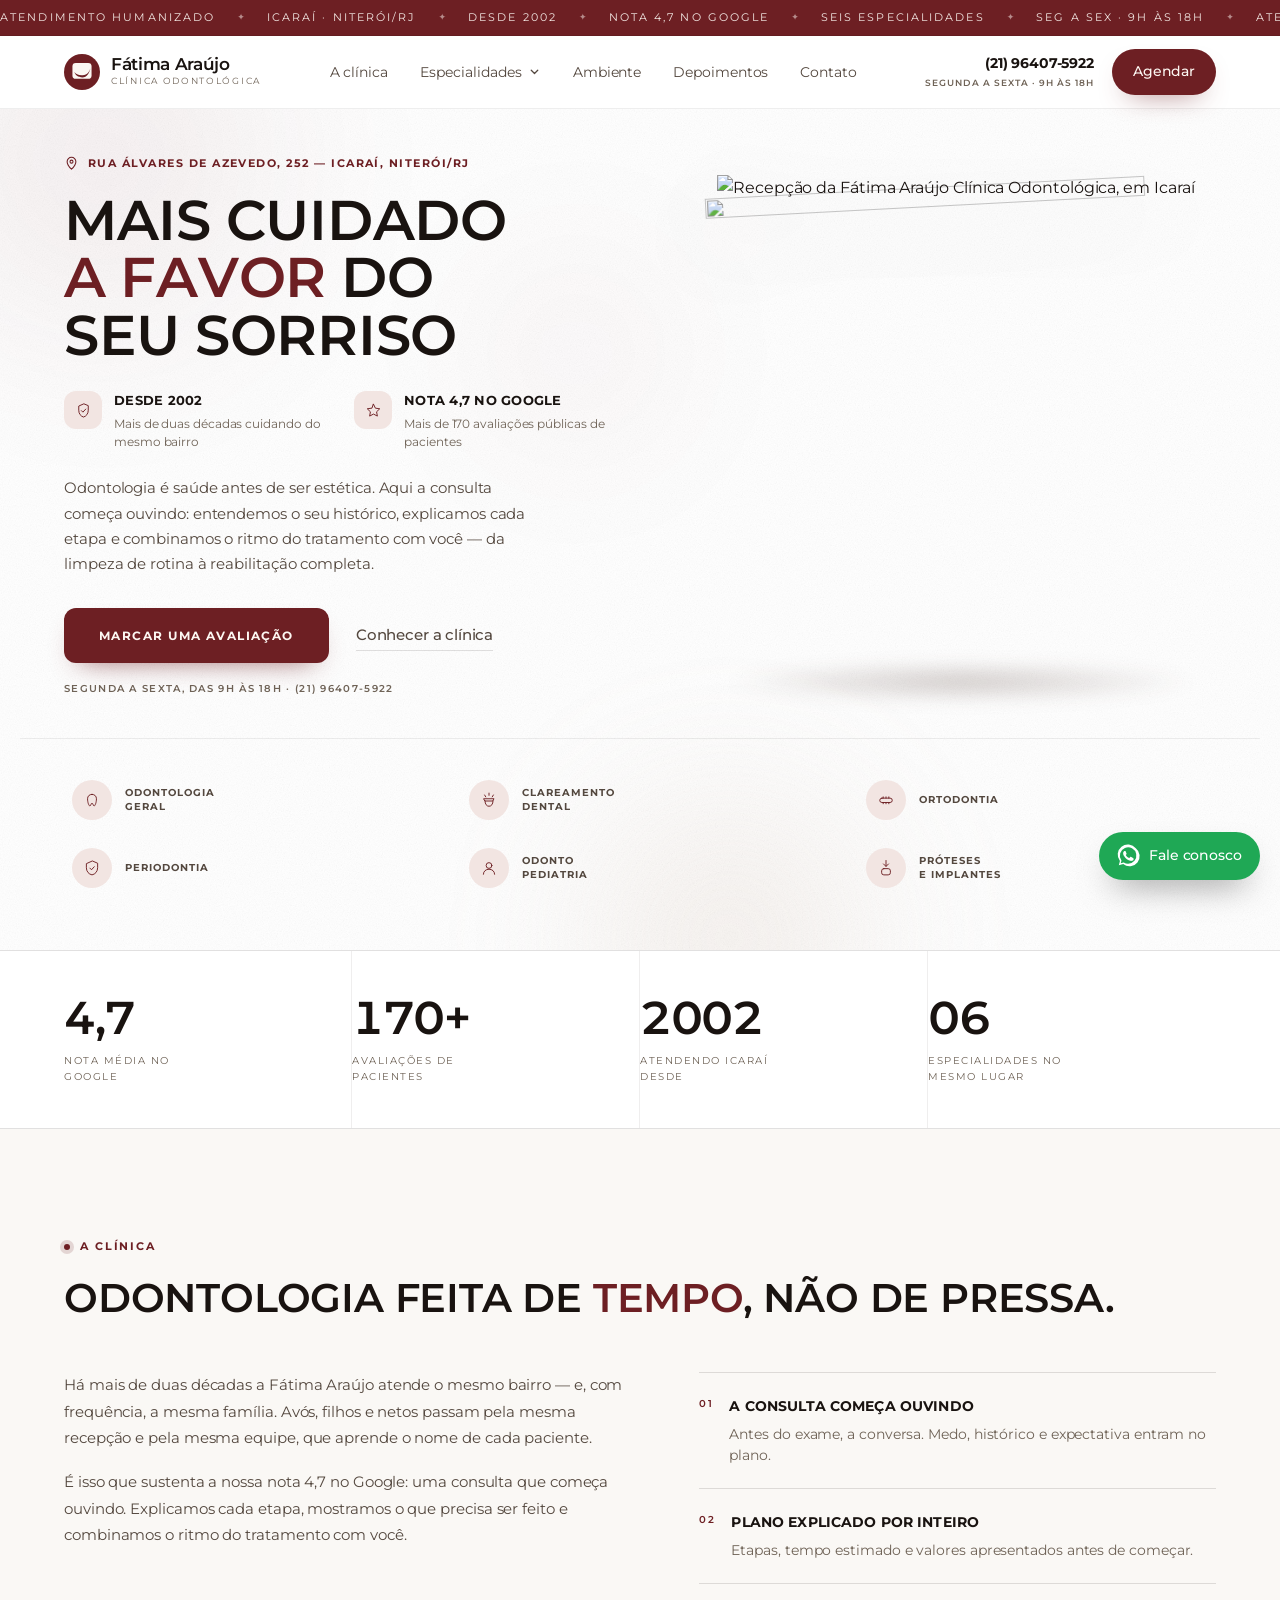
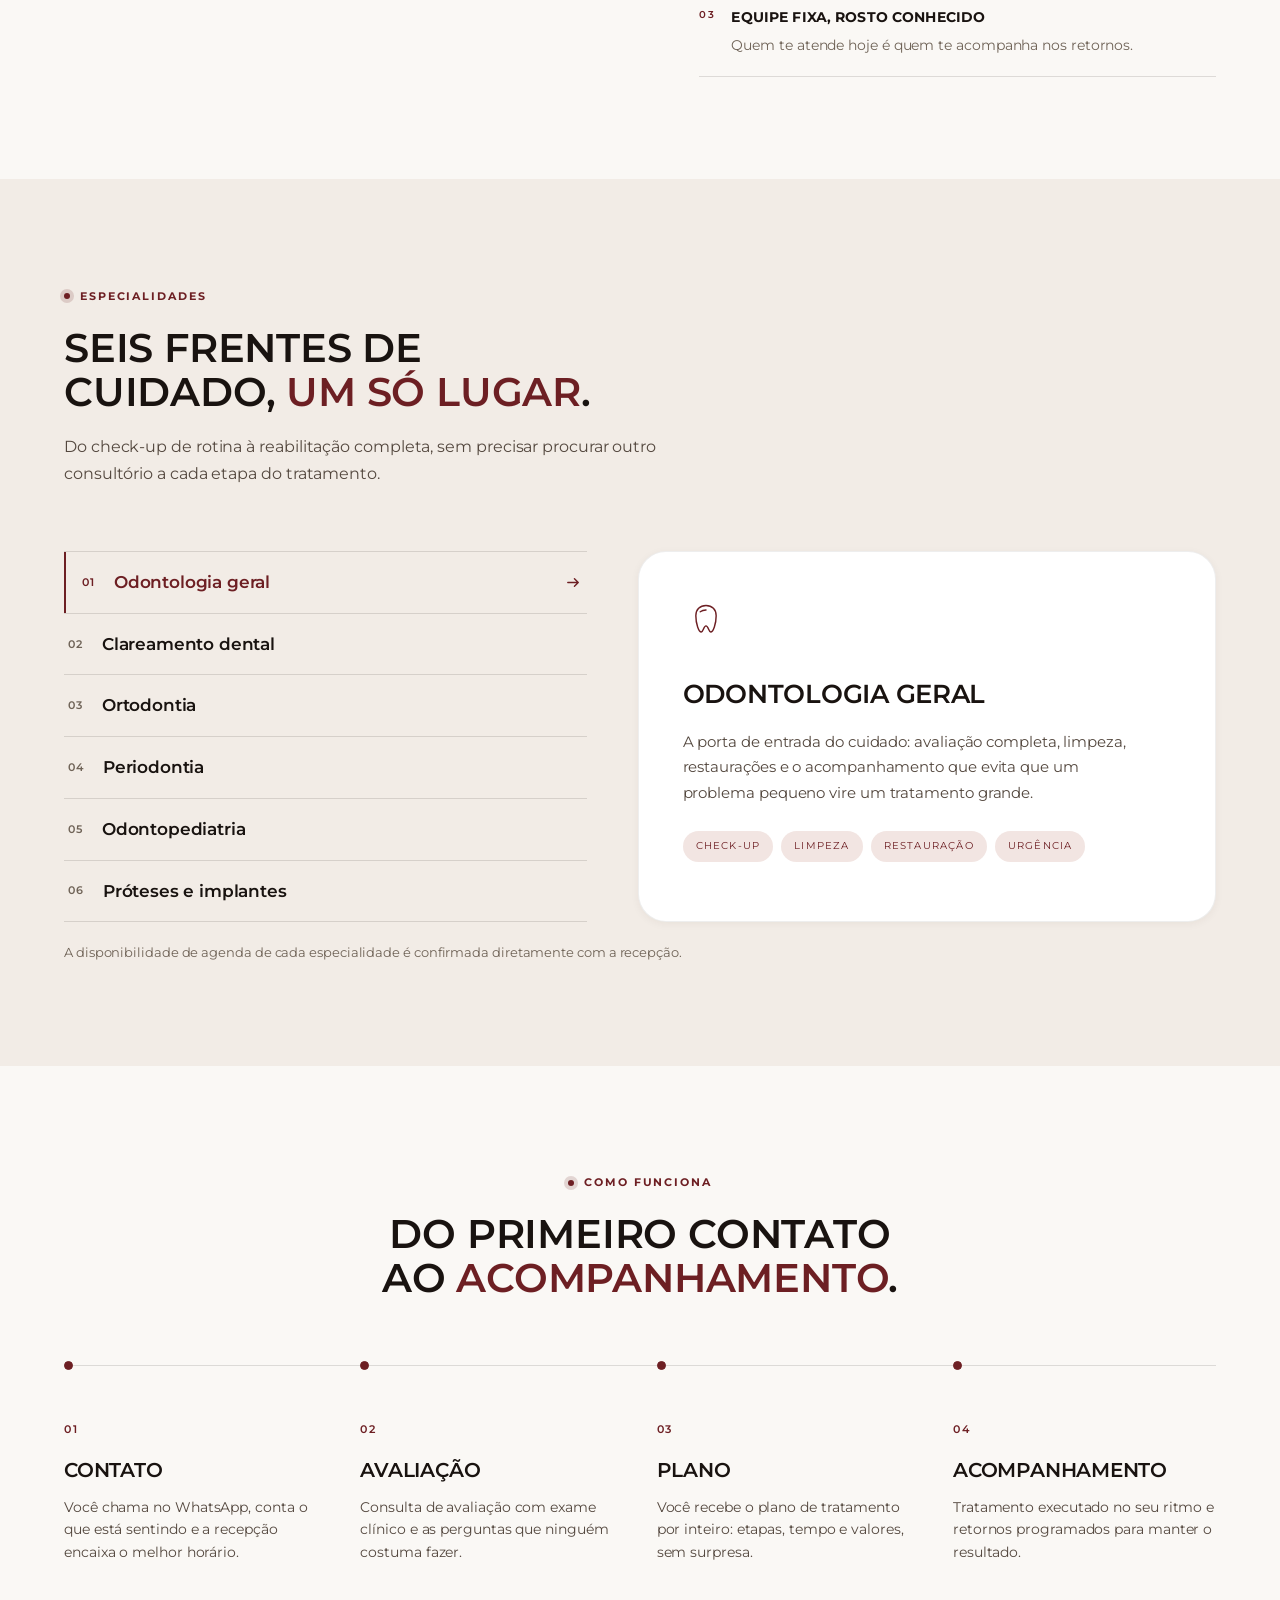
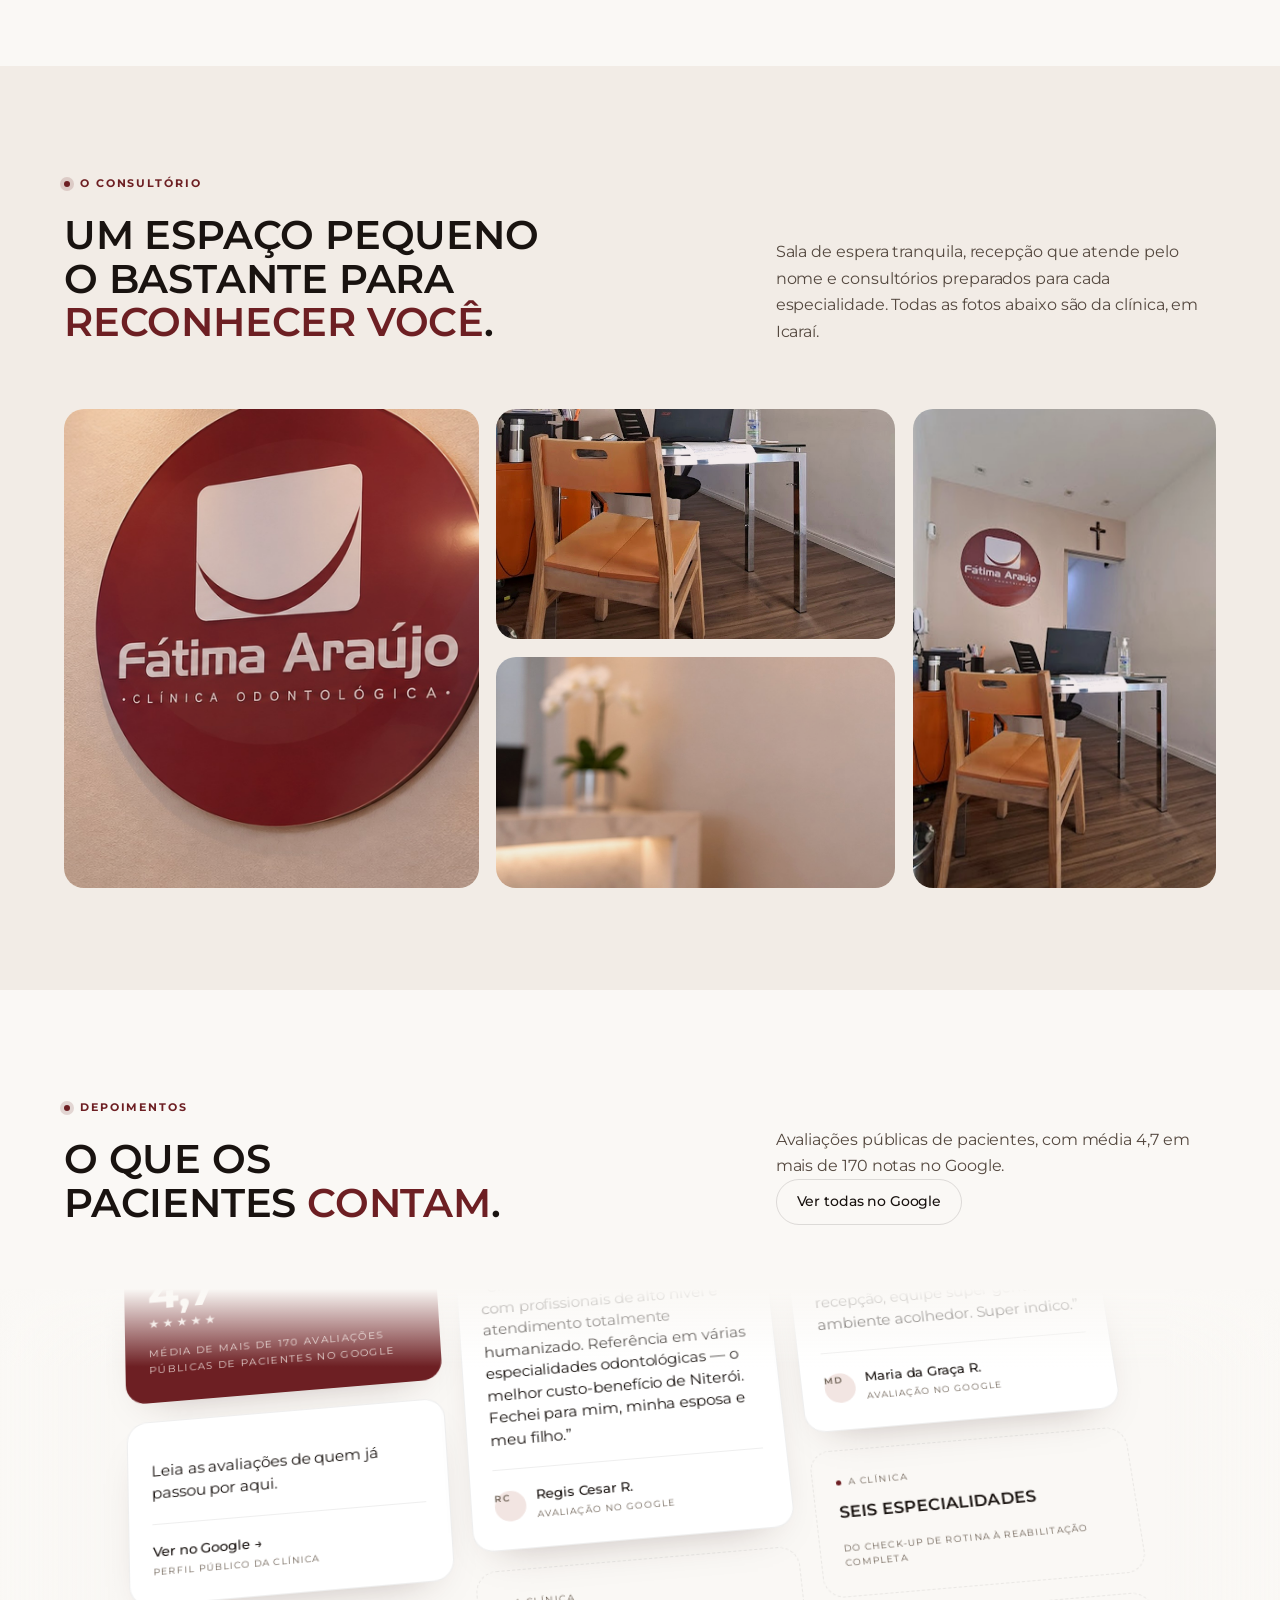
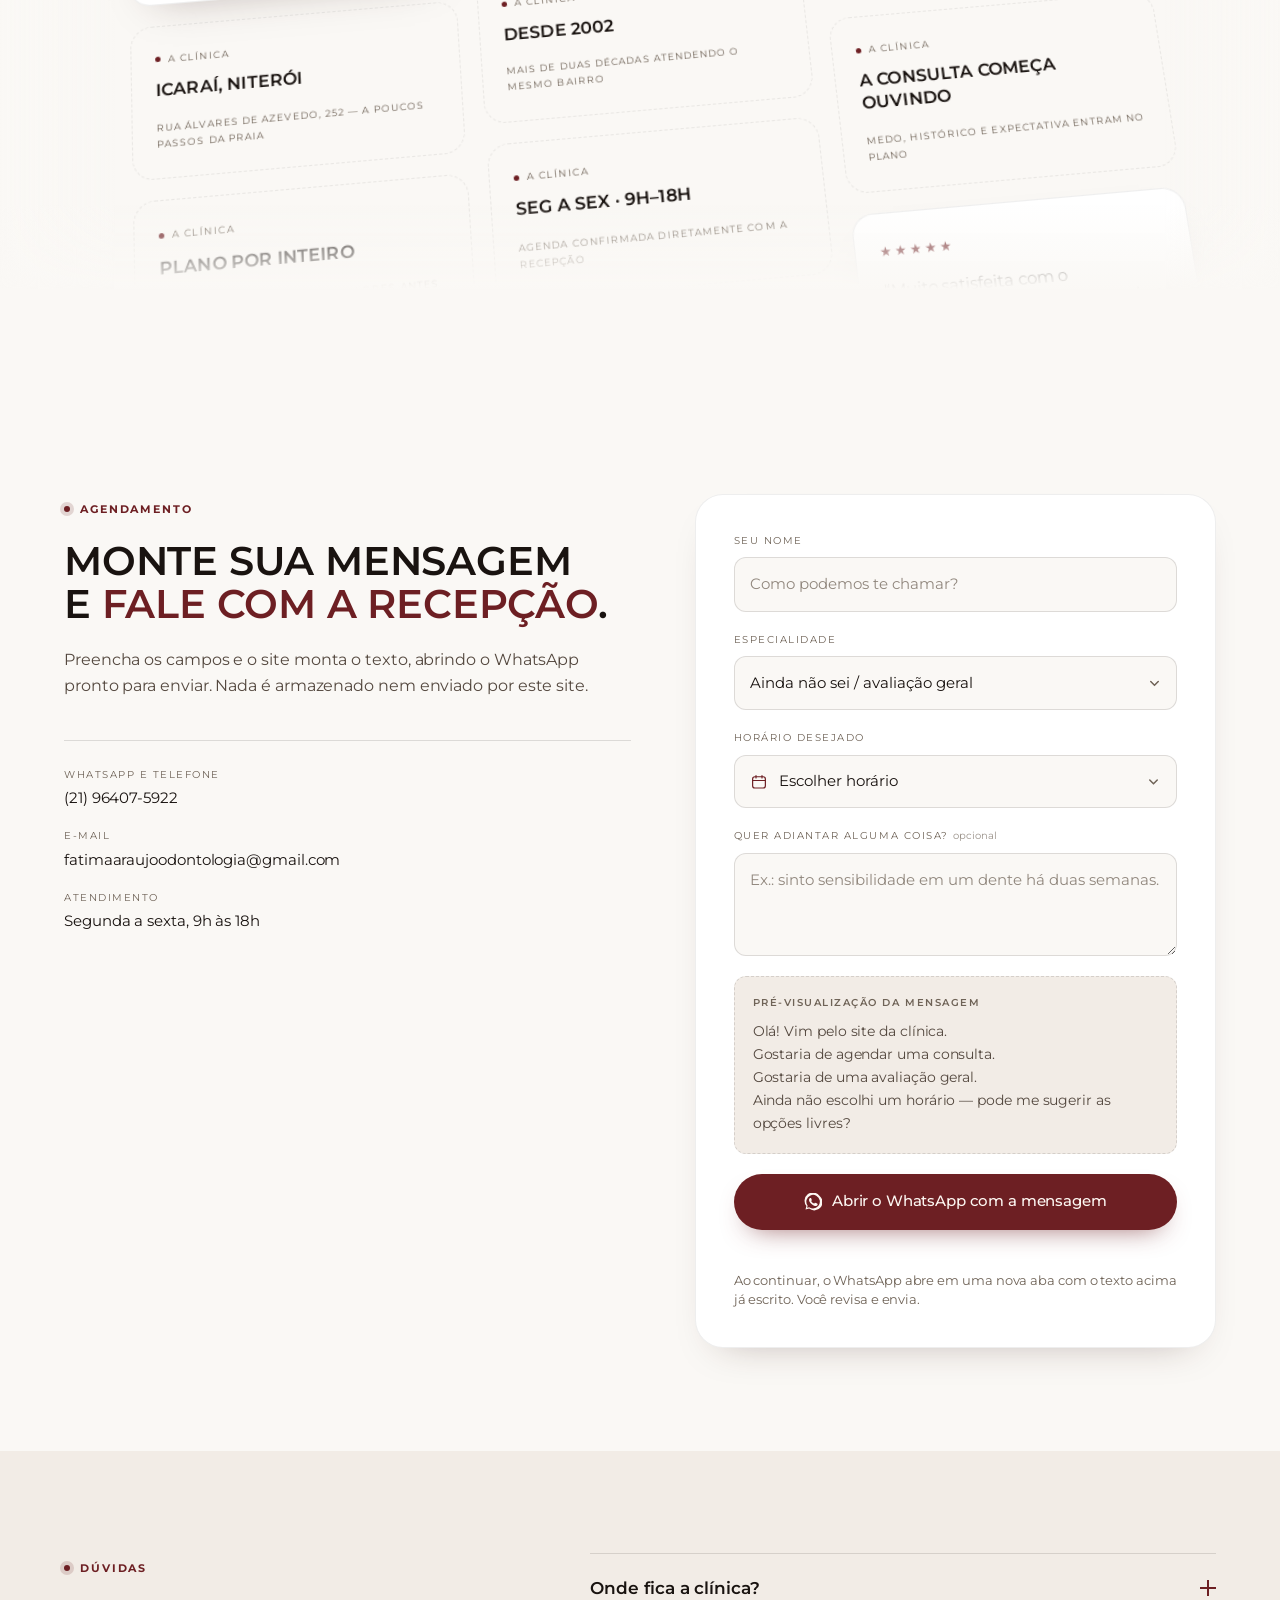
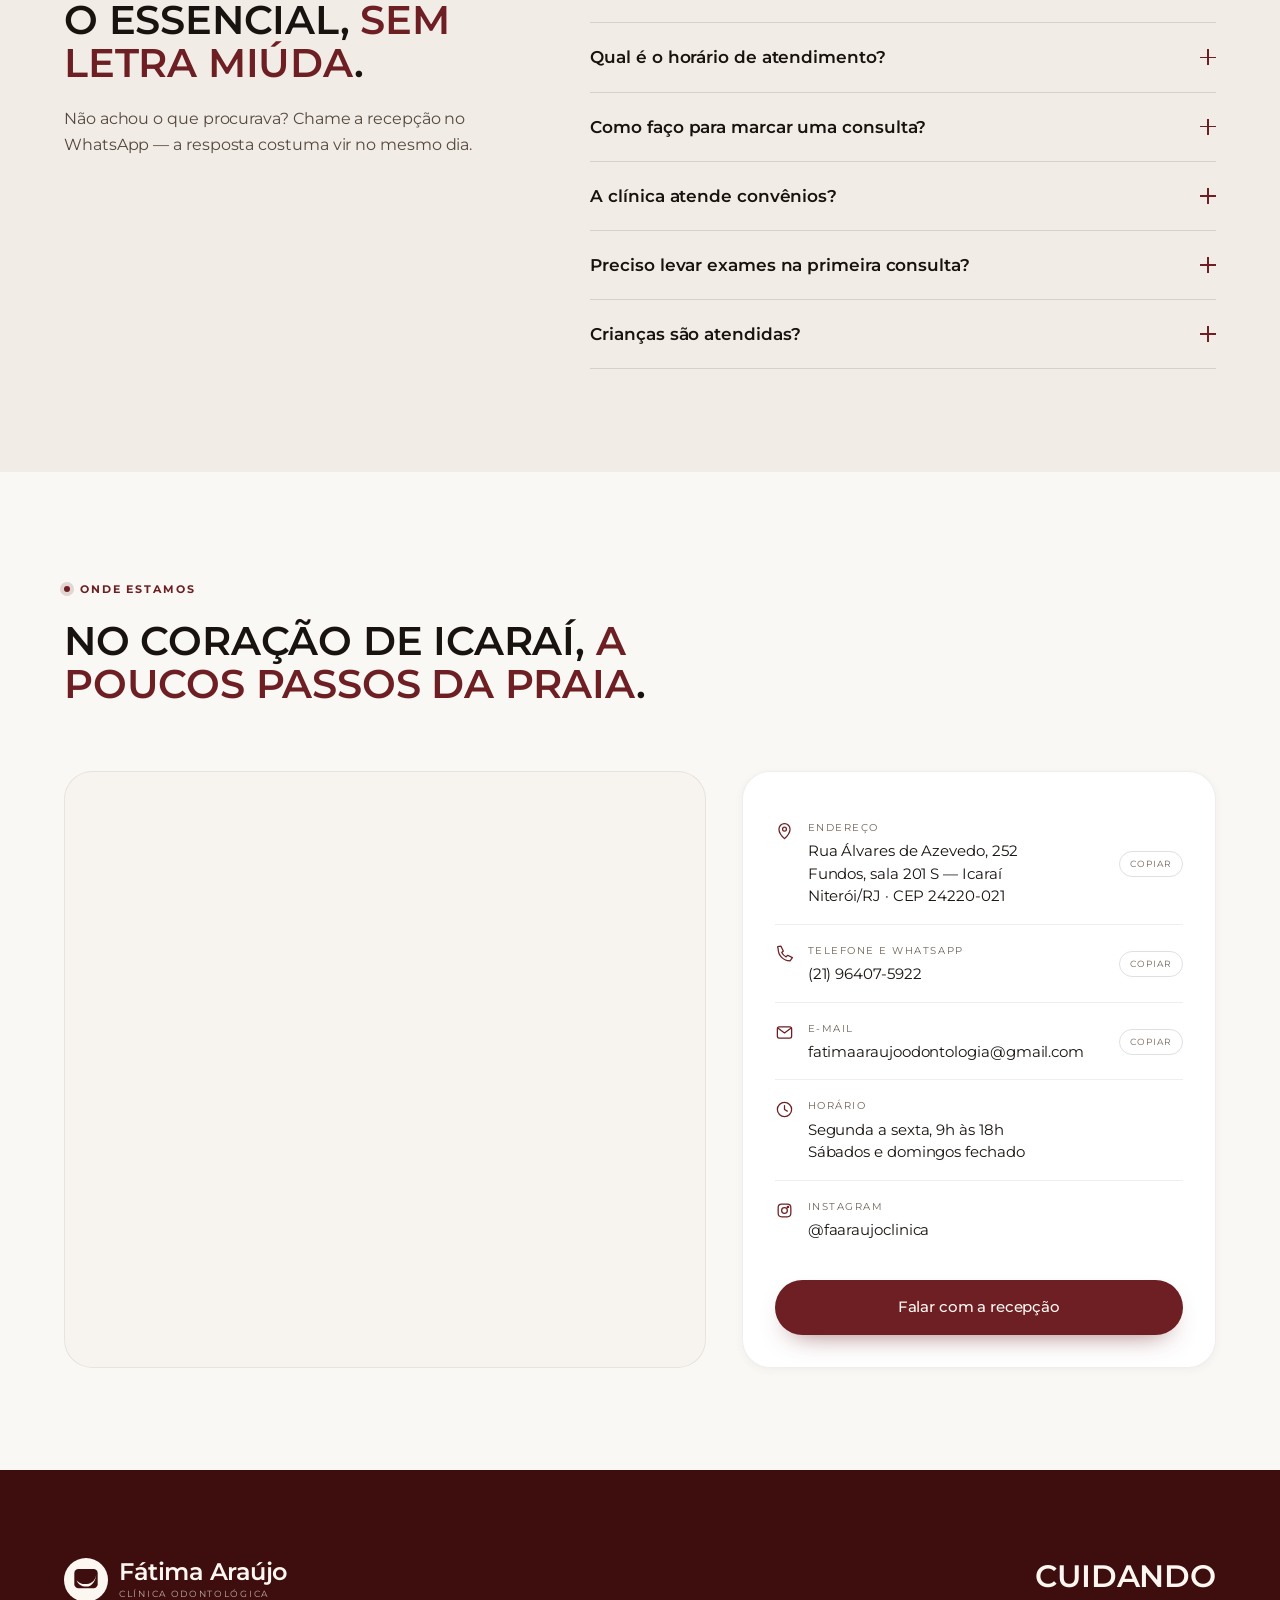
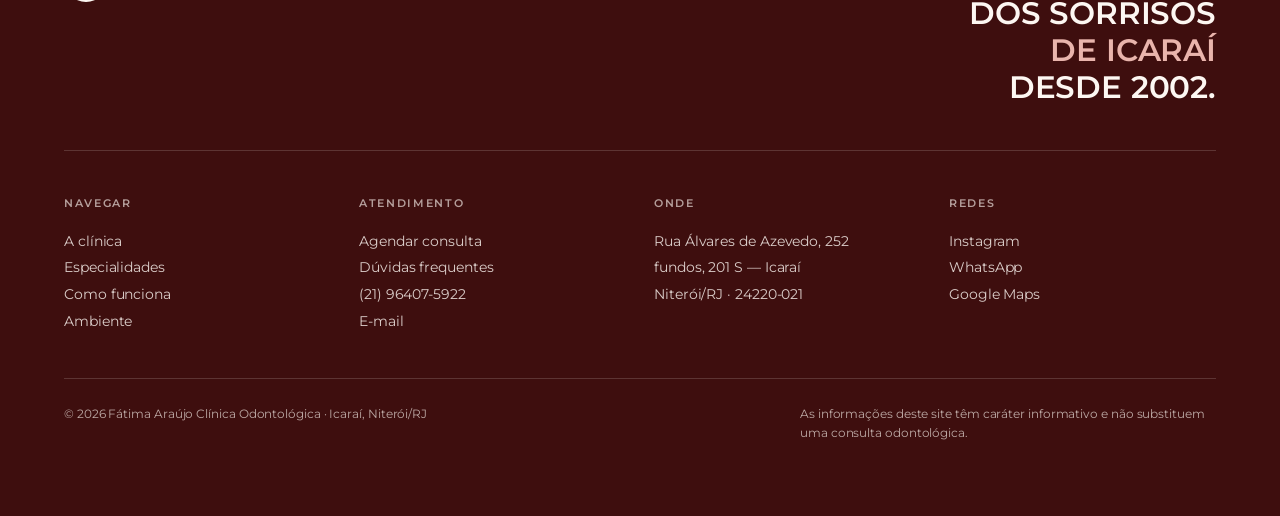
==== commit fff18f81: "Add files via upload" ====
--- a/index.html
+++ b/index.html
@@ -5,7 +5,7 @@
 <meta name="viewport" content="width=device-width, initial-scale=1, viewport-fit=cover">
 <title>Fátima Araújo · Clínica Odontológica em Icaraí, Niterói</title>
 <meta name="description" content="Clínica odontológica em Icaraí, Niterói, desde 2002. Atendimento humanizado, seis especialidades no mesmo lugar e nota 4,7 no Google. Agende pelo WhatsApp.">
-<meta name="theme-color" content="#6D1F23">
+<meta name="theme-color" content="#FAF8F5">
 <meta name="author" content="Fátima Araújo Clínica Odontológica">
 
 <meta property="og:type" content="website">
@@ -19,15 +19,14 @@
 <link rel="icon" href="assets/favicon.svg" type="image/svg+xml">
 <link rel="apple-touch-icon" href="assets/favicon.svg">
 
-<script>/* aplica o tema antes da pintura, evitando o "flash" branco */
-(function(){try{var t=localStorage.getItem('fa-theme')||(matchMedia('(prefers-color-scheme: dark)').matches?'dark':'light');document.documentElement.setAttribute('data-theme',t);}catch(e){}})();</script>
-
 <link rel="preconnect" href="https://fonts.googleapis.com">
 <link rel="preconnect" href="https://fonts.gstatic.com" crossorigin>
 <link href="https://fonts.googleapis.com/css2?family=Montserrat:wght@300;400;500;600;700;800&display=swap" rel="stylesheet">
 <link rel="stylesheet" href="styles.css">
 <noscript><style>
   .reveal{opacity:1!important;transform:none!important}
+  .hero-fig picture{opacity:1!important;transform:none!important}
+  .hero-seal{opacity:.94!important;transform:translate(-50%,0) rotate(-3deg)!important}
   .wall,.cue,.progress{display:none}
   .spec-panel[hidden]{display:block}
   .spec-panel+.spec-panel{margin-top:28px;border-top:1px solid var(--line);padding-top:28px}
@@ -70,10 +69,6 @@
 
     <div class="head-act">
       <a class="head-contact" href="tel:+5521964075922"><b>(21) 96407-5922</b><span>segunda a sexta · 9h às 18h</span></a>
-      <button class="ibtn" id="themeBtn" type="button" aria-label="Alternar tema claro e escuro" title="Alternar tema">
-        <svg class="i-sun" viewBox="0 0 24 24" aria-hidden="true"><circle cx="12" cy="12" r="4.2"/><path d="M12 2.6v2.2M12 19.2v2.2M21.4 12h-2.2M4.8 12H2.6M18.6 5.4l-1.6 1.6M7 17l-1.6 1.6M18.6 18.6 17 17M7 7 5.4 5.4"/></svg>
-        <svg class="i-moon" viewBox="0 0 24 24" aria-hidden="true"><path d="M20 14.2A8.2 8.2 0 0 1 9.8 4a8.4 8.4 0 1 0 10.2 10.2Z"/></svg>
-      </button>
       <a class="btn btn-sm btn-primary head-cta" href="#agendar">Agendar</a>
       <button class="burger" id="burger" type="button" aria-expanded="false" aria-controls="drawer" aria-label="Abrir menu"><span></span><span></span></button>
     </div>
@@ -157,9 +152,10 @@
 
     <figure class="hero-fig reveal" data-delay="1">
       <span class="hero-floor" aria-hidden="true"></span>
+      <img class="hero-seal" src="assets/marca-redonda.webp" alt="" width="1254" height="1254" aria-hidden="true">
       <picture>
-        <source srcset="assets/dra-fatima.webp" type="image/webp">
-        <img id="heroPortrait" src="assets/dra-fatima.png" alt="Dra. Fátima Araújo, da Fátima Araújo Clínica Odontológica" width="900" height="1322" fetchpriority="high">
+        <source srcset="assets/dra-fatima-hero.webp" type="image/webp">
+        <img class="hero-portrait" id="heroPortrait" src="assets/dra-fatima.png" alt="Dra. Fátima Araújo, da Fátima Araújo Clínica Odontológica" width="1254" height="1254" fetchpriority="high">
       </picture>
     </figure>
   </div>
--- a/styles.css
+++ b/styles.css
@@ -9,10 +9,10 @@
 /* ---------- 1. TOKENS ---------- */
 :root{
   /* superfícies */
-  --paper:#F5F0E9;
-  --paper-2:#EDE5D9;
-  --surface:#FFFDFA;
-  --surface-2:#FBF6EF;
+  --paper:#FAF8F5;
+  --paper-2:#F2ECE6;
+  --surface:#FFFFFF;
+  --surface-2:#F7F3EF;
 
   /* tinta */
   --ink:#191310;
@@ -59,7 +59,7 @@
   --r-xl:36px;
   --shell:1240px;
   --gut:clamp(20px,5vw,44px);
-  --sec:clamp(76px,9vw,140px);
+  --sec:clamp(68px,8vw,116px);
 
   /* tipos */
   --serif:'Montserrat','Segoe UI',system-ui,-apple-system,sans-serif;
@@ -68,43 +68,6 @@
 
   --ease:cubic-bezier(.22,.8,.24,1);
   color-scheme:light;
-}
-
-html[data-theme="dark"]{
-  --paper:#14100E;
-  --paper-2:#1A1512;
-  --surface:#1E1815;
-  --surface-2:#241D19;
-
-  --ink:#F3EBE1;
-  --ink-2:#B4A599;
-  --ink-3:#8A7C71;
-
-  --wine:#D08C86;
-  --wine-deep:#F0BDB6;
-  --wine-lift:#E0A49D;
-  --wine-tint:#2C1A18;
-  --on-wine:#1A100F;
-  --brand:#7E2529;
-  --brand-lift:#9C3238;
-  --brand-deep:#2A0C0C;
-  --on-brand:#FBEFE9;
-
-  --line:rgba(243,235,225,.14);
-  --hair:rgba(243,235,225,.08);
-  --shadow-s:0 2px 8px rgba(0,0,0,.3);
-  --shadow-m:0 18px 40px -24px rgba(0,0,0,.7);
-  --shadow-l:0 44px 90px -46px rgba(0,0,0,.8);
-
-  --veil-1:rgba(20,16,14,1);
-  --veil-2:rgba(20,16,14,.94);
-  --veil-3:rgba(20,16,14,.64);
-  --veil-4:rgba(20,16,14,.22);
-
-  --mark-in:#F3EBE1;
-  --glass:rgba(30,24,21,.68);
-  --glass-line:rgba(255,255,255,.14);
-  color-scheme:dark;
 }
 
 /* ---------- 2. BASE ---------- */
@@ -179,17 +142,6 @@
 .btn-line:hover{--bd:var(--wine);--fg:var(--wine)}
 .wa-i{width:18px;height:18px;flex:none}
 
-.ibtn{
-  width:38px;height:38px;border-radius:50%;border:1px solid var(--line);
-  display:grid;place-items:center;color:var(--ink-2);
-  transition:color .25s,border-color .25s,transform .3s var(--ease);
-}
-.ibtn:hover{color:var(--wine);border-color:var(--wine);transform:rotate(-12deg)}
-.ibtn svg{width:17px;height:17px;fill:none;stroke:currentColor;stroke-width:1.6;stroke-linecap:round}
-.i-moon{display:none}
-html[data-theme="dark"] .i-sun{display:none}
-html[data-theme="dark"] .i-moon{display:block;fill:currentColor;stroke:none}
-
 /* ---------- 5. PROGRESSO / TICKER ---------- */
 .progress{position:fixed;inset:0 0 auto;height:2px;z-index:120;pointer-events:none}
 .progress i{display:block;height:100%;width:0;background:var(--wine);
@@ -203,12 +155,12 @@
 @keyframes slide{to{transform:translateX(-50%)}}
 
 /* ---------- 6. CABEÇALHO ---------- */
-.head{position:sticky;top:0;z-index:100;transition:transform .5s var(--ease),background-color .4s,border-color .4s,backdrop-filter .4s}
+.head{position:sticky;top:0;z-index:100;background:var(--surface);border-bottom:1px solid var(--hair);transition:transform .5s var(--ease),background-color .4s,border-color .4s,backdrop-filter .4s}
 .head::before{content:'';position:absolute;inset:0;background:transparent;transition:background .4s;z-index:-1}
 .head.is-stuck{background:color-mix(in srgb,var(--paper) 82%,transparent);backdrop-filter:blur(16px) saturate(1.4);
   -webkit-backdrop-filter:blur(16px) saturate(1.4);border-bottom:1px solid var(--hair)}
 .head.is-hidden{transform:translateY(-105%)}
-.head-in{display:flex;align-items:center;justify-content:space-between;gap:20px;padding-block:14px}
+.head-in{display:flex;align-items:center;justify-content:space-between;gap:20px;min-height:72px;padding-block:10px}
 
 .brand{display:inline-flex;align-items:center;gap:11px}
 .brand-mark{width:36px;height:36px;flex:none;color:var(--wine);display:block;transition:transform .5s var(--ease)}
@@ -285,7 +237,6 @@
 .bl-c{width:26vw;height:26vw;left:32vw;top:6vw;background:radial-gradient(circle,color-mix(in srgb,var(--wine) 9%,transparent),transparent 70%)}
 .grain{position:absolute;inset:0;z-index:-1;pointer-events:none;opacity:.34;mix-blend-mode:multiply;
   background-image:url("data:image/svg+xml,%3Csvg xmlns='http://www.w3.org/2000/svg' width='180' height='180'%3E%3Cfilter id='n'%3E%3CfeTurbulence type='fractalNoise' baseFrequency='.85' numOctaves='3'/%3E%3CfeColorMatrix type='saturate' values='0'/%3E%3C/filter%3E%3Crect width='180' height='180' filter='url(%23n)' opacity='.32'/%3E%3C/svg%3E")}
-html[data-theme="dark"] .grain{mix-blend-mode:screen;opacity:.26}
 
 .hero-grid{position:relative;z-index:1;display:grid;
   grid-template-columns:minmax(0,1.06fr) minmax(0,.94fr);
@@ -317,16 +268,22 @@
 .hero-note{margin-top:18px;font-family:var(--mono);font-size:10px;font-weight:600;
   letter-spacing:.13em;text-transform:uppercase;color:var(--ink-3)}
 
-.hero-fig{position:relative;margin:0;justify-self:end;align-self:end;width:auto}
-.hero-fig picture{display:block}
-.hero-fig img{display:block;width:auto;max-width:none;height:clamp(400px,56vh,580px);
-  margin-left:auto;margin-right:calc(-1 * var(--gut));transform:translate3d(0,var(--cy,0),0);will-change:transform;
-  filter:drop-shadow(0 28px 44px rgba(56,30,22,.20))}
-html[data-theme="dark"] .hero-fig img{filter:drop-shadow(0 28px 44px rgba(0,0,0,.55))}
-.hero-floor{position:absolute;left:6%;right:4%;bottom:-6px;height:42px;border-radius:50%;
+.hero-fig{position:relative;margin:0;justify-self:end;align-self:end;width:min(100%,590px);min-height:clamp(430px,56vh,590px);
+  display:flex;align-items:flex-end;justify-content:center;isolation:isolate}
+.hero-fig picture{position:relative;z-index:2;display:block;transform:translateY(32px);opacity:0;will-change:transform,opacity}
+.hero-fig .hero-portrait{display:block;width:auto;max-width:none;height:clamp(430px,58vh,610px);
+  margin-inline:auto calc(-1 * var(--gut));transform:translate3d(0,var(--cy,0),0);will-change:transform;
+  filter:drop-shadow(0 30px 46px rgba(56,30,22,.22))}
+.hero-seal{position:absolute;z-index:1;left:50%;top:2%;width:min(92%,535px);height:auto;max-width:none;
+  transform:translate(-50%,18px) rotate(-7deg) scale(.82);transform-origin:50% 50%;opacity:0;
+  filter:drop-shadow(0 28px 46px rgba(109,31,35,.18));will-change:transform,opacity}
+body.is-ready .hero-fig picture{animation:portraitIn 1.15s .16s var(--ease) both}
+body.is-ready .hero-seal{animation:sealIn 1.28s .04s cubic-bezier(.18,.86,.2,1) both}
+@keyframes portraitIn{to{transform:none;opacity:1}}
+@keyframes sealIn{to{transform:translate(-50%,0) rotate(-3deg) scale(1);opacity:.94}}
+.hero-floor{position:absolute;z-index:3;left:6%;right:4%;bottom:-6px;height:42px;border-radius:50%;
   background:radial-gradient(ellipse at center,rgba(56,30,22,.22),transparent 72%);
   filter:blur(8px);pointer-events:none}
-html[data-theme="dark"] .hero-floor{background:radial-gradient(ellipse at center,rgba(0,0,0,.6),transparent 72%)}
 
 .hero-serv{position:relative;z-index:1;display:grid;grid-template-columns:repeat(3,minmax(0,1fr));
   gap:6px clamp(16px,3vw,48px);margin-top:clamp(26px,3.2vw,46px);padding-top:clamp(20px,2.4vw,30px);
@@ -439,12 +396,12 @@
   overflow:hidden;perspective:1500px;perspective-origin:50% 46%}
 .wall-stage{position:absolute;inset:-14% -6%;display:flex;gap:clamp(14px,1.5vw,20px);justify-content:center;
   transform:rotateX(12deg) rotateZ(-5deg) scale(1.06);transform-style:preserve-3d}
-.wall-col{flex:0 0 clamp(230px,24vw,310px);display:flex;flex-direction:column;gap:clamp(14px,1.5vw,20px);
+.wall-col{--wall-gap:clamp(14px,1.5vw,20px);flex:0 0 clamp(230px,24vw,310px);display:flex;flex-direction:column;gap:var(--wall-gap);
   animation:wallUp var(--dur,44s) linear infinite;will-change:transform}
+.wall-sequence{display:flex;flex-direction:column;gap:var(--wall-gap)}
 .wall-col.rev{animation-direction:reverse}
-@keyframes wallUp{from{transform:translate3d(0,0,0)}to{transform:translate3d(0,-50%,0)}}
-@keyframes wallLeft{from{transform:translate3d(0,0,0)}to{transform:translate3d(-50%,0,0)}}
-.wall:hover .wall-col{animation-play-state:paused}
+@keyframes wallUp{from{transform:translate3d(0,0,0)}to{transform:translate3d(0,calc(-50% - var(--wall-gap)/2),0)}}
+@keyframes wallLeft{from{transform:translate3d(0,0,0)}to{transform:translate3d(calc(-50% - var(--wall-gap)/2),0,0)}}
 .wall-fade{position:absolute;inset:0;pointer-events:none;
   background:
     linear-gradient(180deg,var(--paper) 0%,transparent 13%,transparent 86%,var(--paper) 100%),
@@ -573,7 +530,6 @@
 .contact-grid{display:grid;grid-template-columns:minmax(0,1.15fr) minmax(0,.85fr);gap:clamp(20px,3vw,36px);align-items:stretch}
 .map-card{position:relative;border-radius:var(--r-lg);overflow:hidden;min-height:clamp(360px,46vh,460px);background:var(--surface-2);border:1px solid var(--hair)}
 .map-card iframe{position:absolute;inset:0;width:100%;height:100%;border:0;display:block;filter:saturate(.92)}
-html[data-theme="dark"] .map-card iframe{filter:saturate(.8) brightness(.86) contrast(1.04)}
 .map-facade{position:absolute;inset:0}
 .map-facade img{width:100%;height:100%;object-fit:cover;filter:blur(2px) saturate(.7);transform:scale(1.06)}
 .map-facade-in{position:absolute;inset:0;display:flex;flex-direction:column;align-items:center;justify-content:center;
@@ -617,10 +573,10 @@
 .foot-note{max-width:52ch}
 
 /* ---------- 18. FLUTUANTES ---------- */
-.wa{position:fixed;right:20px;bottom:20px;z-index:80;display:inline-flex;align-items:center;gap:10px;
+.wa{position:fixed;right:max(20px,env(safe-area-inset-right));bottom:max(20px,env(safe-area-inset-bottom));z-index:110;display:inline-flex;align-items:center;justify-content:center;gap:10px;
   background:#1FA855;color:#fff;padding:13px 18px;border-radius:999px;font-size:13.5px;font-weight:500;
-  box-shadow:0 16px 34px -14px rgba(0,0,0,.5);transition:transform .35s var(--ease),box-shadow .3s}
-.wa svg{width:20px;height:20px;flex:none}
+  overflow:visible;box-shadow:0 16px 34px -14px rgba(0,0,0,.5);transition:transform .35s var(--ease),box-shadow .3s}
+.wa svg{display:block;width:22px;height:22px;flex:none;overflow:visible}
 .wa:hover{transform:translateY(-3px) scale(1.02)}
 .totop{position:fixed;right:20px;bottom:78px;z-index:80;width:40px;height:40px;border-radius:50%;
   background:var(--surface);border:1px solid var(--line);color:var(--ink-2);display:grid;place-items:center;
@@ -649,8 +605,8 @@
 .toast.is-on{opacity:1;transform:translate(-50%,0)}
 
 /* ---------- 19. REVELAÇÃO ---------- */
-.reveal{opacity:0;transform:translateY(20px);
-  transition:opacity .85s var(--ease),transform .85s var(--ease)}
+.reveal{opacity:0;transform:translateY(14px);
+  transition:opacity .72s var(--ease),transform .72s var(--ease)}
 .reveal.is-in{opacity:1;transform:none}
 [data-delay="1"]{transition-delay:.08s}
 [data-delay="2"]{transition-delay:.16s}
@@ -660,9 +616,9 @@
 /* ---------- 20. RESPONSIVO ---------- */
 @media (max-width:1080px){
   .hero-grid{grid-template-columns:minmax(0,1fr);gap:10px;min-height:0}
-  .hero-fig{justify-self:center;order:-1}
-  .hero-fig img{height:clamp(300px,40vh,400px);margin-inline:auto}
-  .hero-fig img{margin-right:auto}
+  .hero-fig{justify-self:center;order:-1;min-height:clamp(350px,45vh,440px)}
+  .hero-fig .hero-portrait{height:clamp(350px,45vh,440px);margin-inline:auto}
+  .hero-seal{width:min(82%,390px);top:0}
   .head-contact{display:none}
   .hero-serv{grid-template-columns:repeat(2,minmax(0,1fr));gap:4px 24px}
   .sec-head-split{grid-template-columns:minmax(0,1fr);align-items:start}
@@ -684,6 +640,13 @@
 @media (max-width:900px){
   .nav,.head-cta{display:none}
   .burger{display:flex}
+  .head{background:rgba(255,255,255,.96)}
+  .head.is-hidden{transform:none}
+  .head-in{min-height:68px;gap:12px;padding-block:9px}
+  .brand{min-width:0;gap:10px}
+  .brand-txt{min-width:0}
+  .head-act{margin-left:auto;gap:8px;flex:none}
+  .burger{width:44px;height:44px;flex:none}
   .stat-row{grid-template-columns:repeat(2,minmax(0,1fr))}
   .stat{border-right:0;border-bottom:1px solid var(--hair);padding-right:0}
   .stat:nth-child(odd){padding-right:20px;border-right:1px solid var(--hair)}
@@ -699,23 +662,26 @@
   .b4{grid-column:1/3;grid-row:3}
   .foot-cols{grid-template-columns:repeat(2,minmax(0,1fr));gap:32px 24px}
   .wall{height:auto;overflow:visible;perspective:none;margin-top:24px}
-  .wall.is-flat .wall-stage{position:static;inset:auto;display:flex;flex-direction:row;transform:none;
-    align-items:stretch;justify-content:flex-start;overflow-x:auto;scroll-padding-left:var(--gut);
-    gap:14px;padding:6px var(--gut) 20px;scrollbar-width:none;-ms-overflow-style:none}
-  .wall.is-flat .wall-stage::-webkit-scrollbar{display:none}
-  .wall.is-flat .wall-col{flex-direction:row;align-items:stretch;gap:14px;
-    animation:wallLeft 46s linear infinite;will-change:transform}
-  .wall.is-flat .wall-stage:hover .wall-col,
-  .wall.is-flat .wall-stage:active .wall-col{animation-play-state:paused}
+  .wall.is-flat{overflow:hidden}
+  .wall.is-flat .wall-stage{position:static;inset:auto;display:block;transform:none;overflow:visible;
+    padding:6px 0 20px}
+  .wall.is-flat .wall-col{--wall-gap:14px;width:max-content;max-width:none;flex:none;flex-direction:row;align-items:stretch;gap:var(--wall-gap);
+    animation:wallLeft 42s linear infinite;will-change:transform}
+  .wall.is-flat .wall-sequence{flex-direction:row;align-items:stretch;gap:var(--wall-gap)}
   .wall.is-flat .tcard{flex:0 0 min(74vw,300px);padding:20px 18px;scroll-snap-align:start}
   .wall.is-flat .tcard blockquote{font-size:13.5px;line-height:1.5}
   .wall.is-flat .tcard.is-score .big{font-size:38px}
   .wall.is-flat .wall-fade{display:none}
 }
 @media (max-width:620px){
-  .hero{padding-block:16px 34px}
-  .hero-grid{gap:6px}
-  .hero-fig img{height:min(46vh,330px)}
+  :root{--gut:20px;--sec:60px}
+  .hero{padding-block:8px 32px}
+  .hero-grid{gap:10px}
+  .hero-fig{width:calc(100% + 16px);min-height:min(88vw,358px);margin-inline:-8px}
+  .hero-fig .hero-portrait{height:min(88vw,358px)}
+  .hero-seal{width:min(79vw,320px);top:3%;left:48%}
+  .hero-floor{left:12%;right:12%;bottom:0;height:30px}
+  .hero-copy{padding-top:8px}
   .pin{align-items:flex-start;line-height:1.6}
   .pin svg{margin-top:1px}
   .hero-badges{gap:14px;margin-top:22px}
@@ -739,7 +705,8 @@
   .b1,.b3{aspect-ratio:4/5}
   .foot-cols{grid-template-columns:minmax(0,1fr)}
   .wa span{display:none}
-  .wa{padding:15px;border-radius:50%}
+  .wa{right:max(16px,env(safe-area-inset-right));bottom:max(16px,env(safe-area-inset-bottom));width:56px;height:56px;padding:0;border-radius:50%}
+  .wa svg{width:25px;height:25px}
   .totop{bottom:82px}
 }
 
@@ -750,7 +717,8 @@
     transition-duration:.001ms!important}
   .reveal{opacity:1;transform:none}
   [data-split] .ch>i{transform:none;opacity:1}
-  .hero-fig-frame{transform:none}
+  .hero-fig picture{transform:none;opacity:1}
+  .hero-seal{transform:translate(-50%,0) rotate(-3deg);opacity:.94}
 }
 @media print{
   .head,.ticker,.wa,.totop,.progress,.cue,.drawer{display:none!important}
@@ -758,6 +726,14 @@
 }
 
 @media (max-width:480px){
+  :root{--sec:54px}
+  .ticker-set{padding-block:7px}
+  .ticker-set b{font-size:9px;letter-spacing:.16em}
+  .head-in{padding-block:8px}
+  .brand-mark{width:38px;height:38px}
+  .brand-txt b{font-size:15.5px;white-space:nowrap}
+  .brand-txt small{font-size:7.2px;letter-spacing:.14em;white-space:nowrap}
+  .sec-head{margin-bottom:34px}
   .btn-block{white-space:normal;padding-inline:18px;text-align:center}
   .btn{padding-inline:22px}
 }
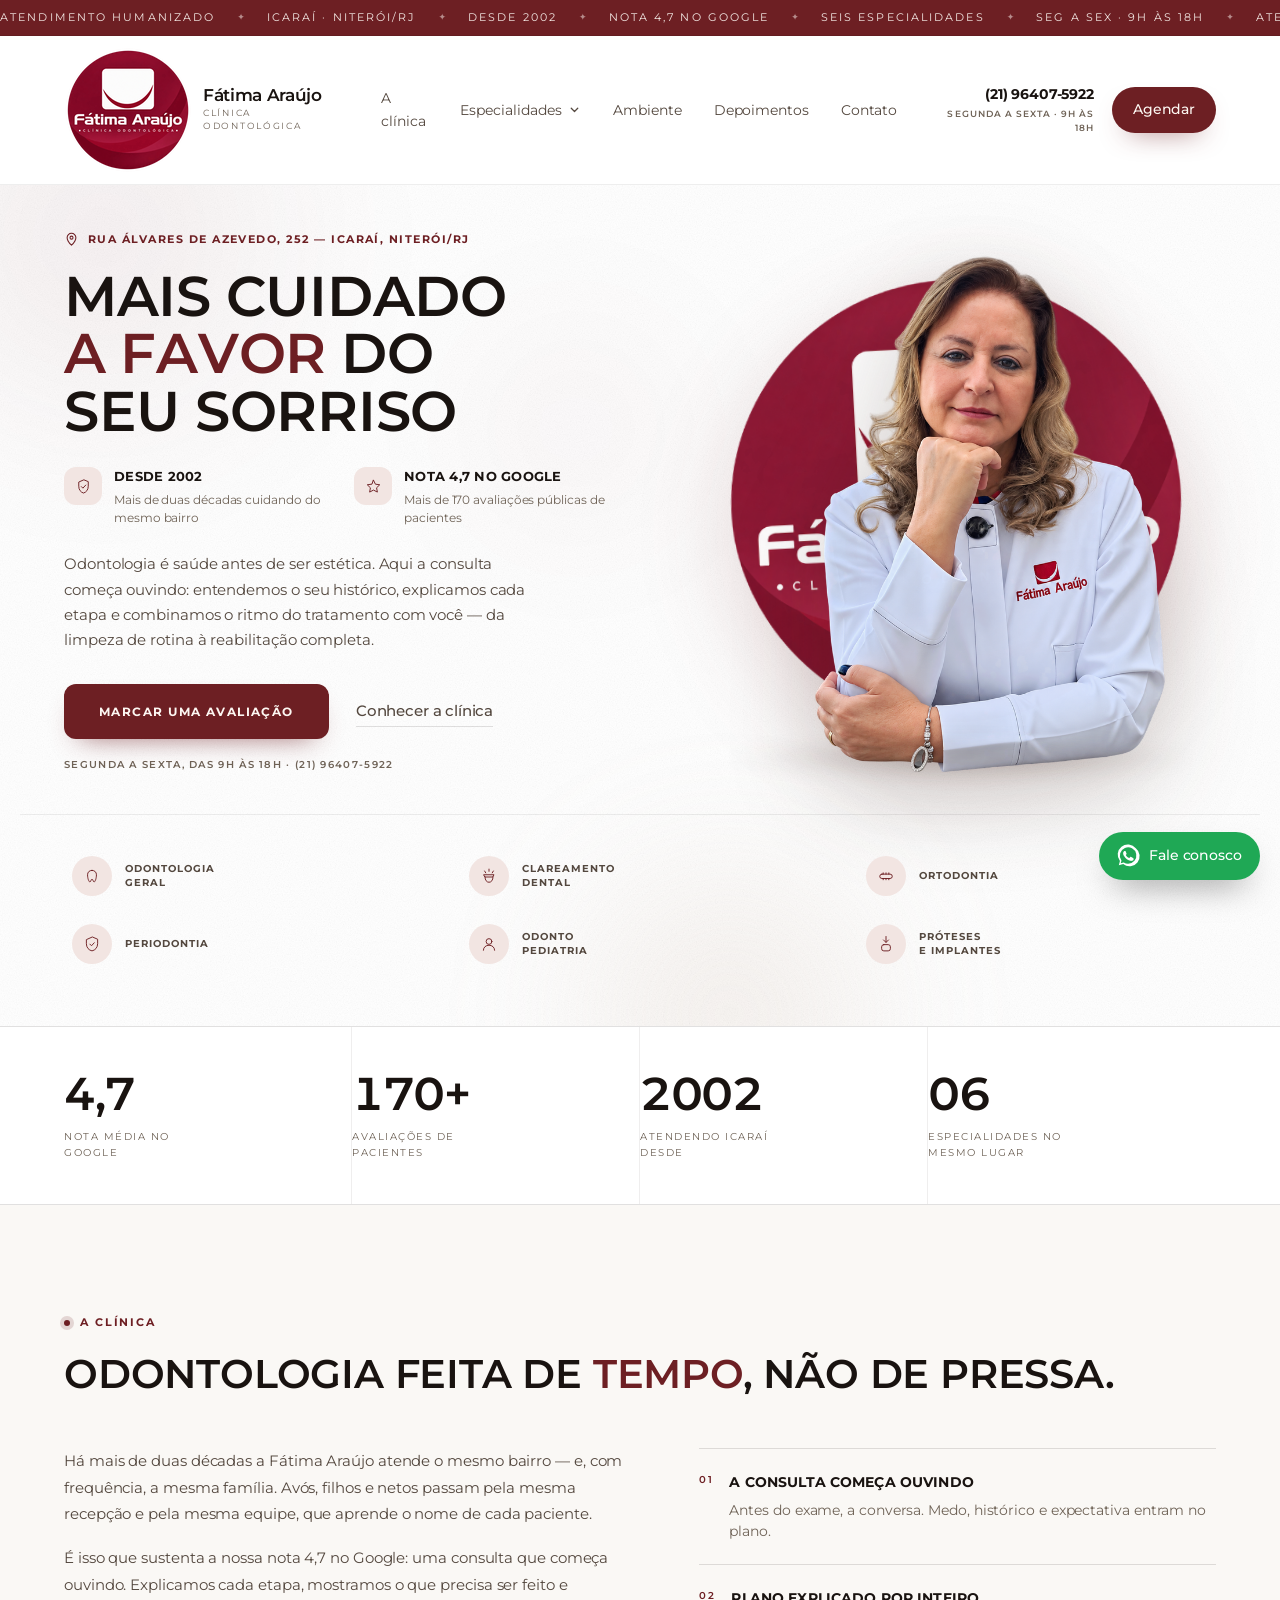
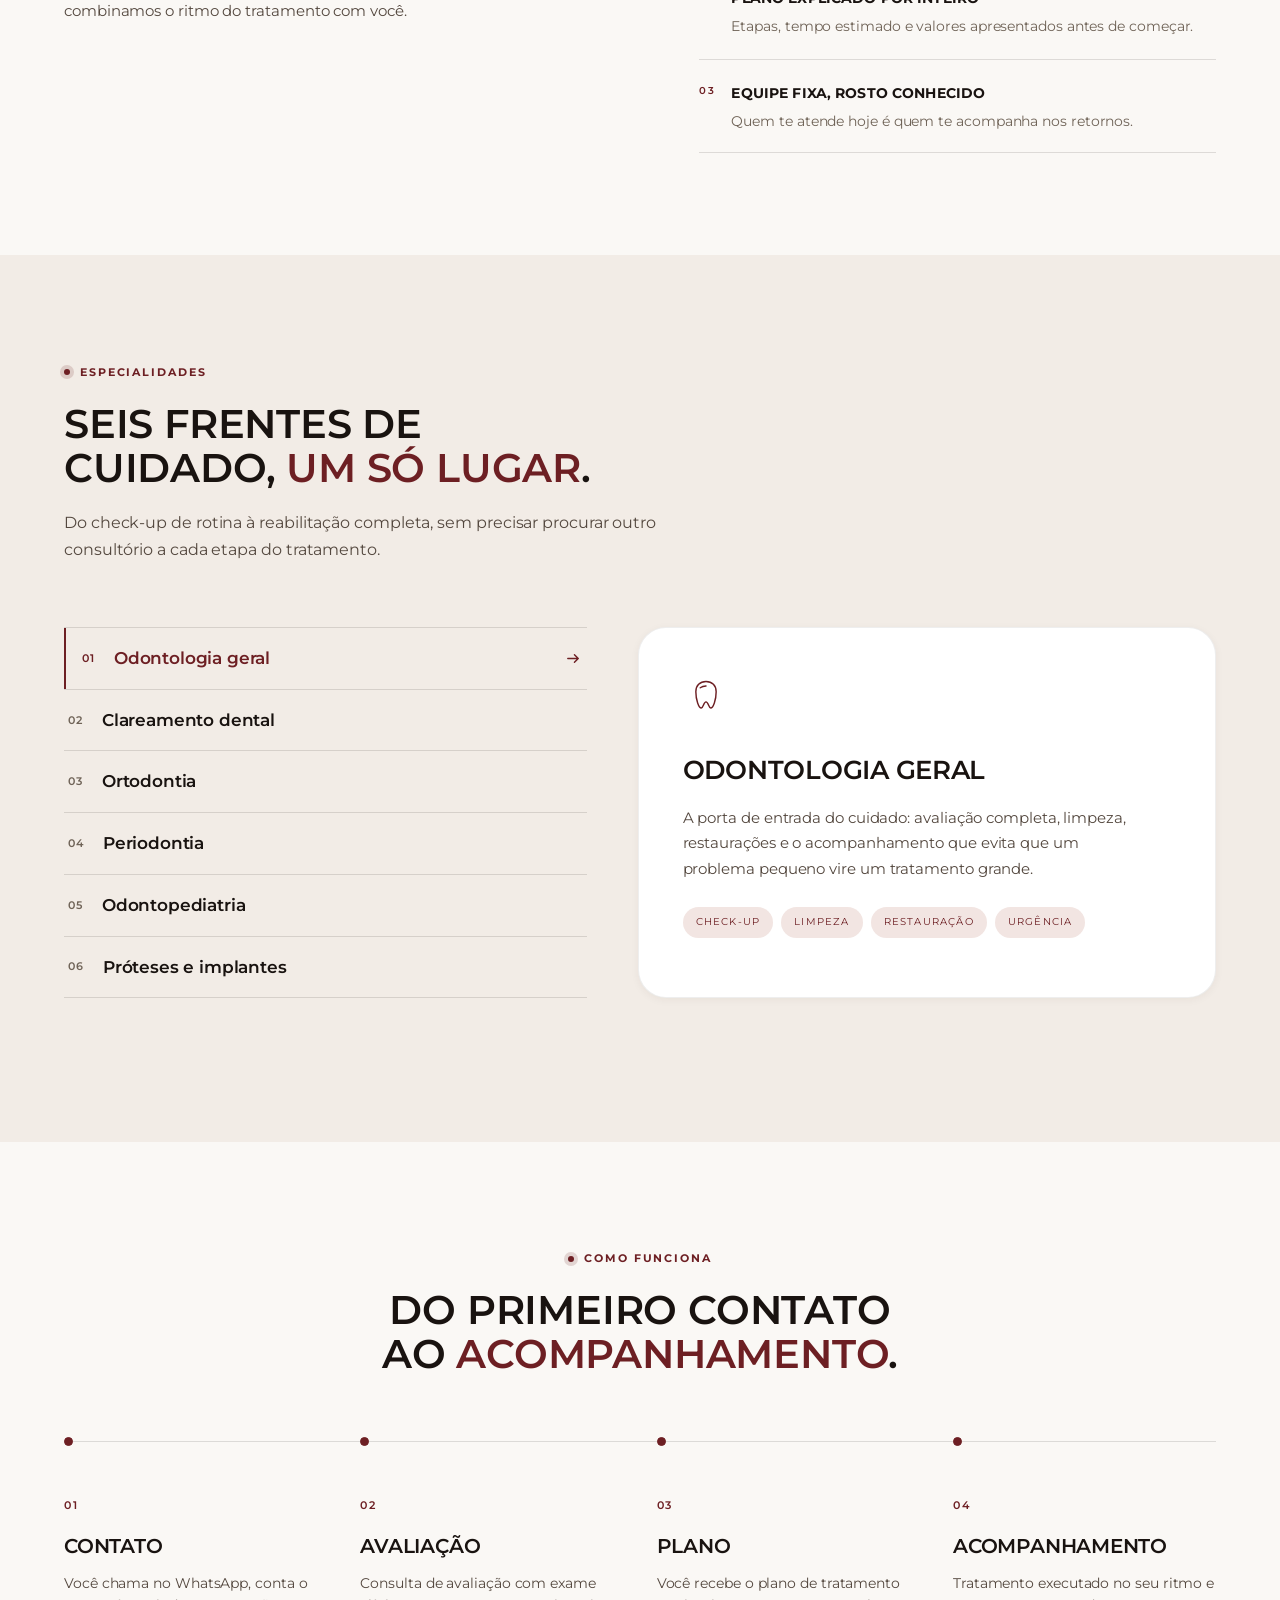
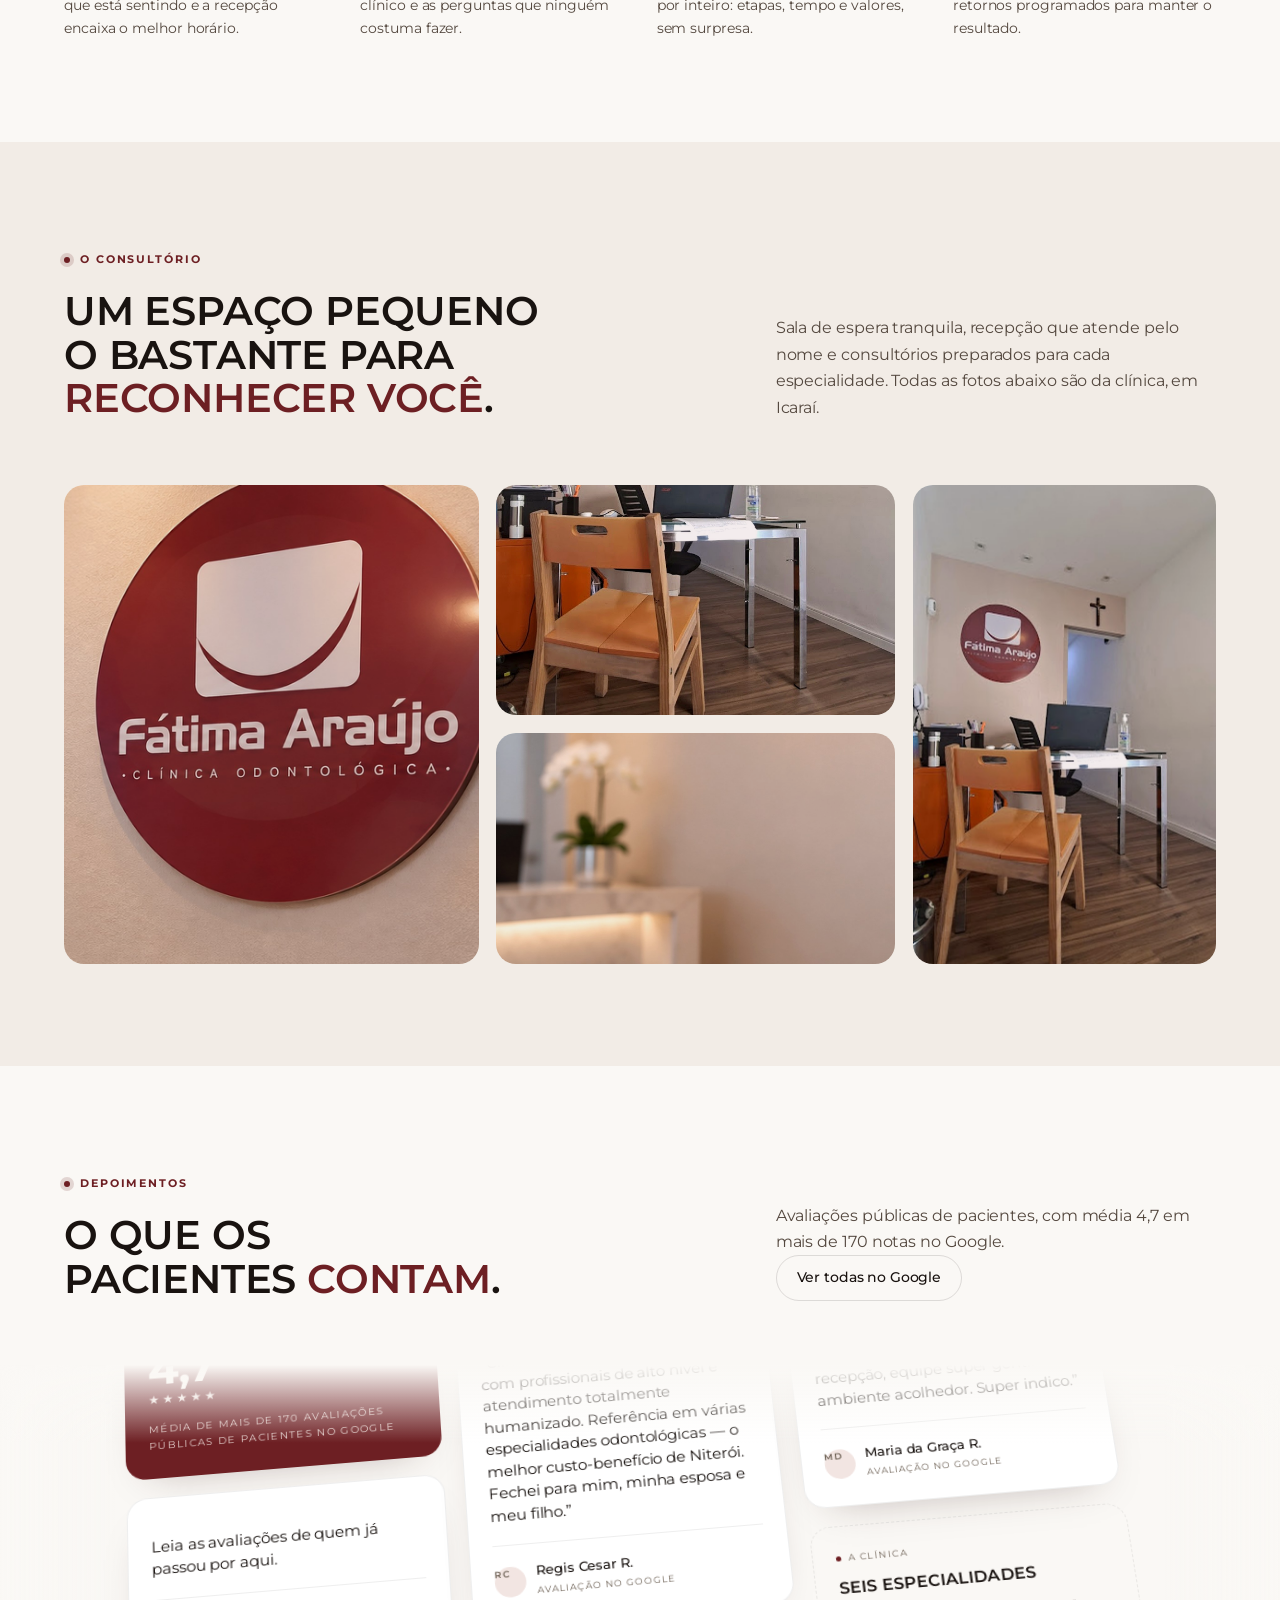
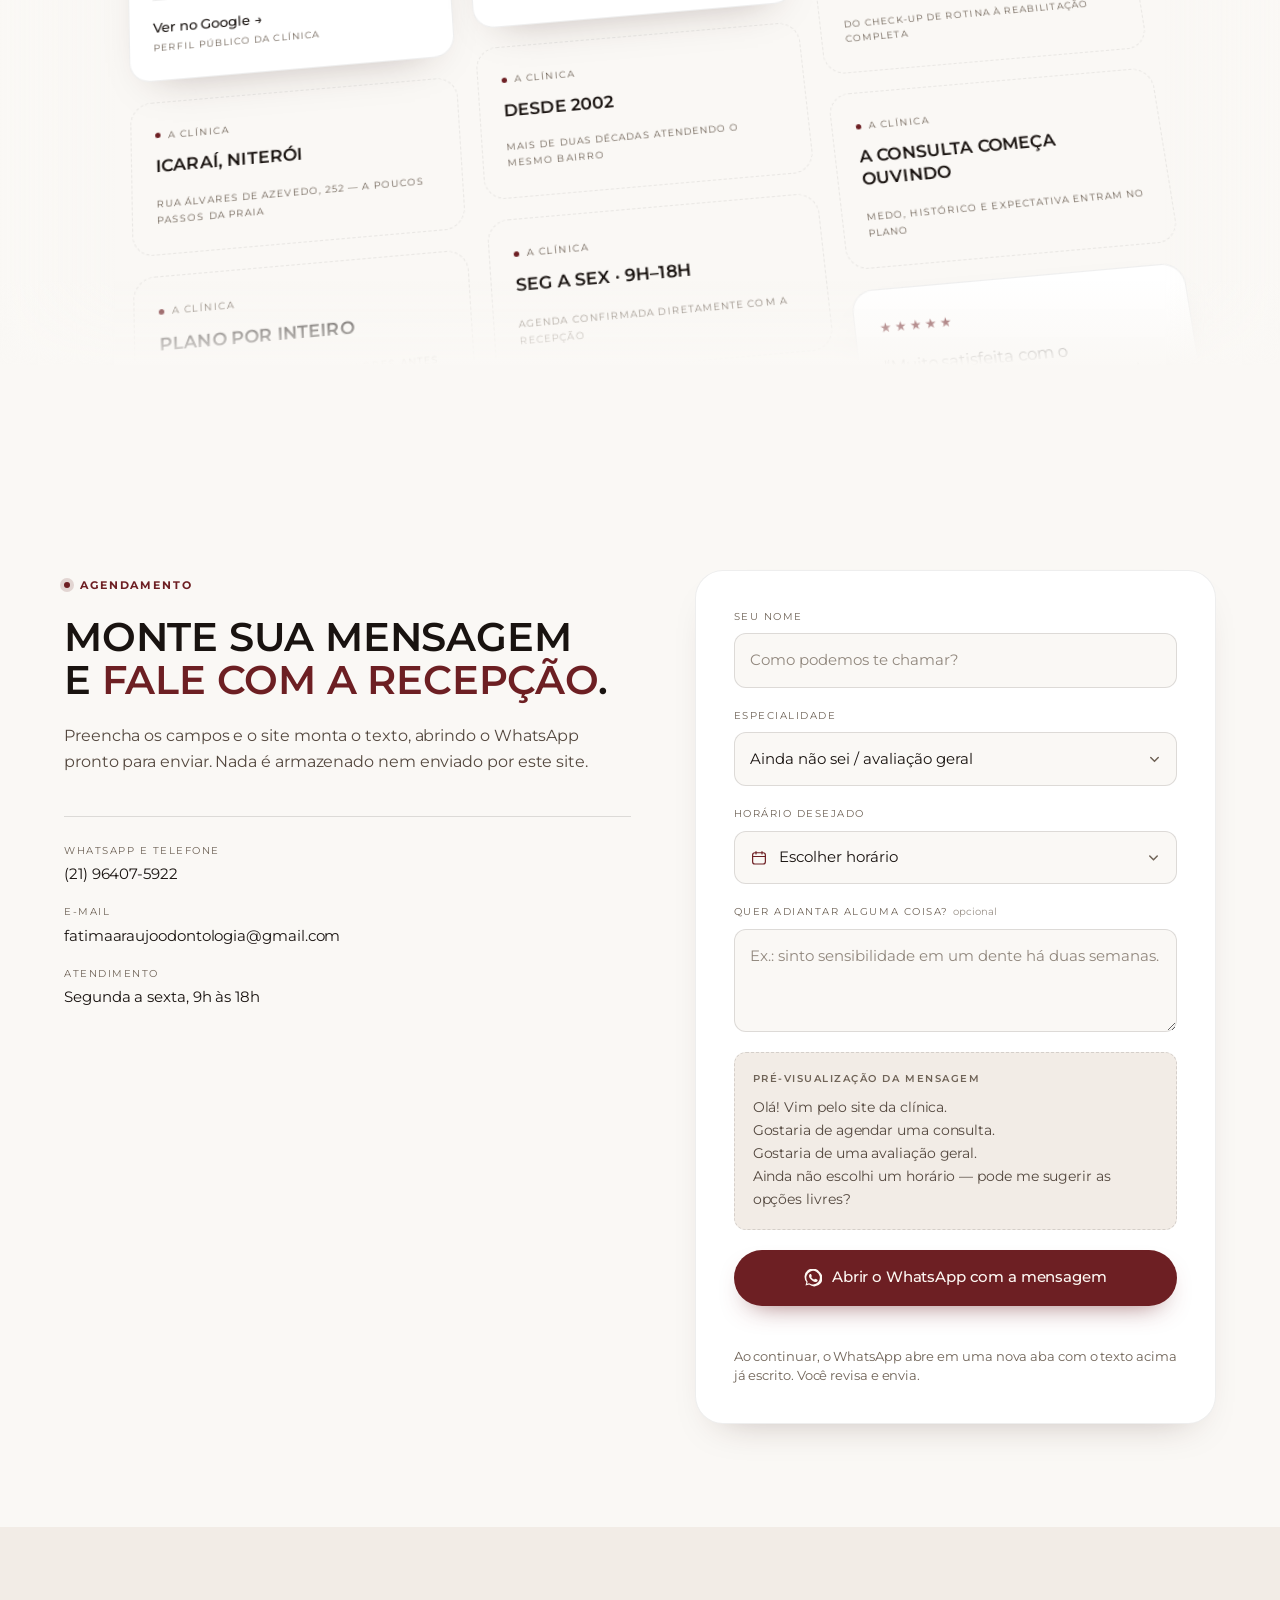
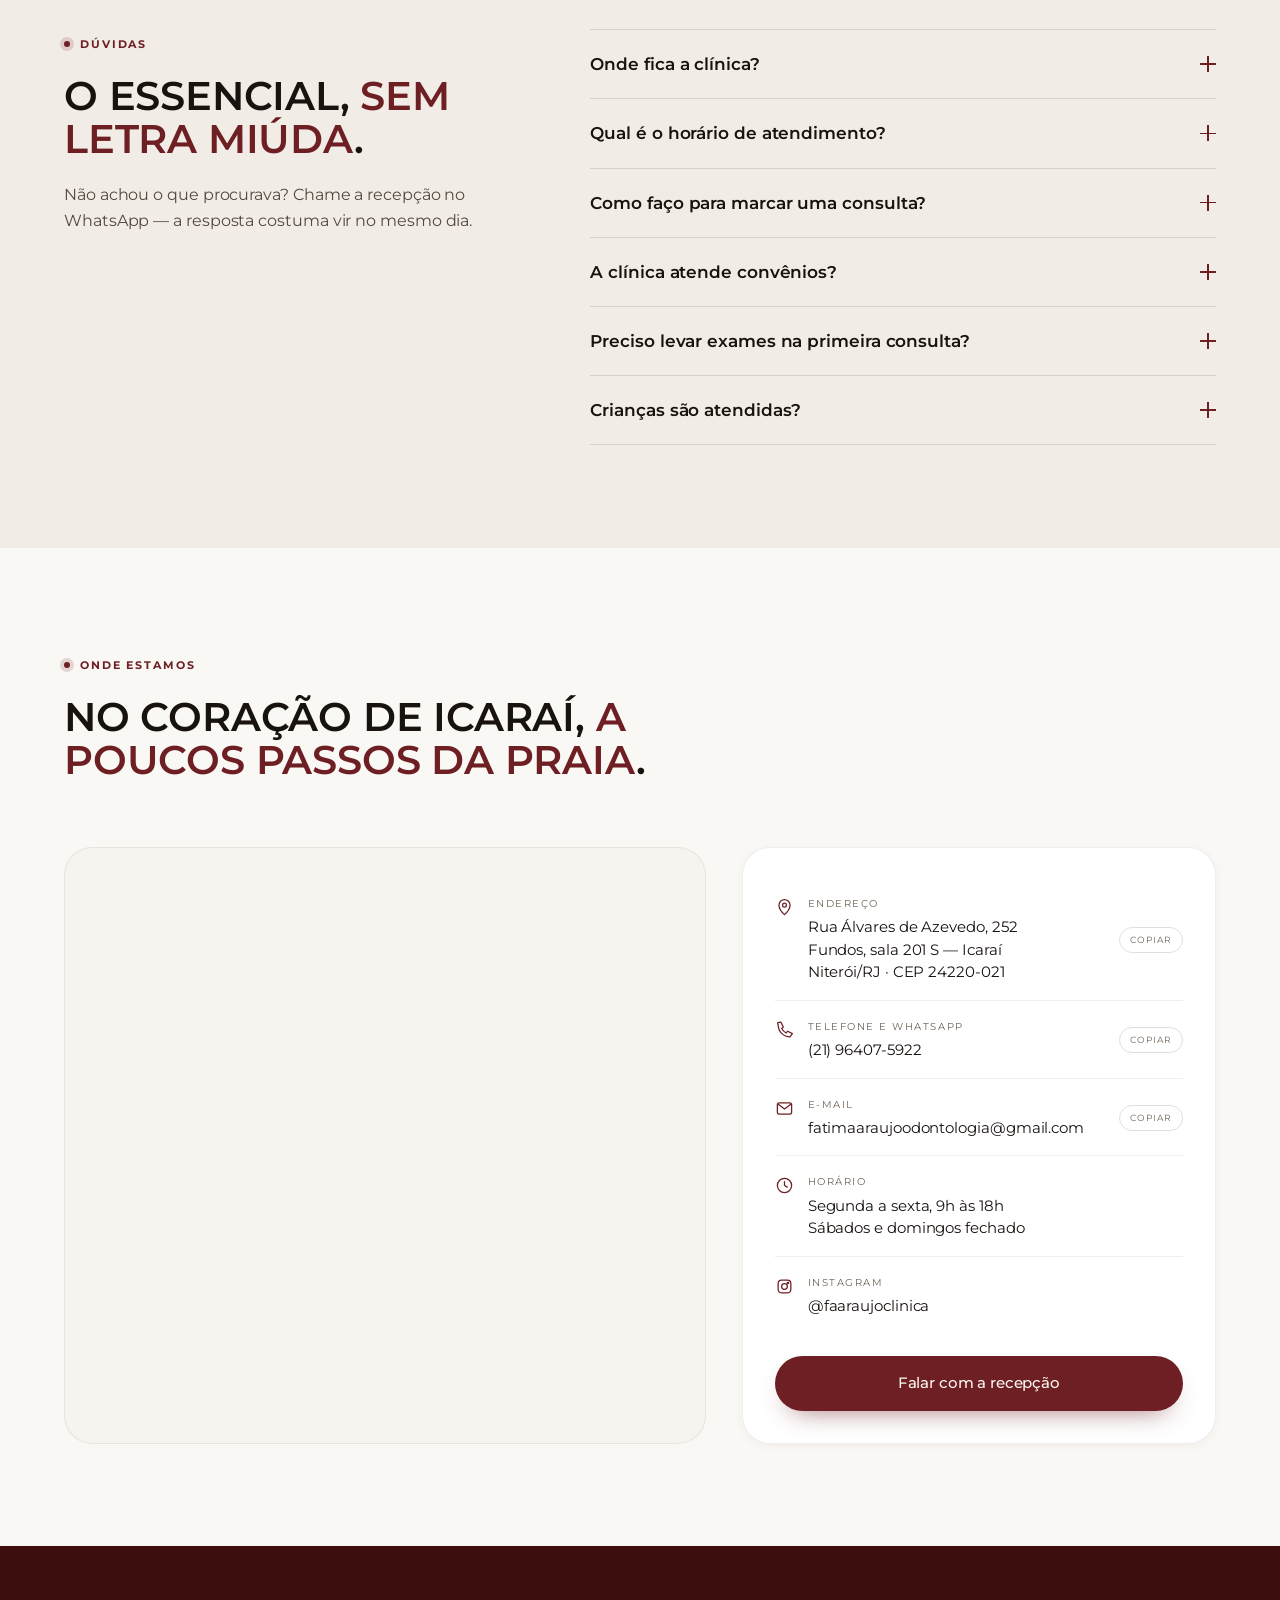
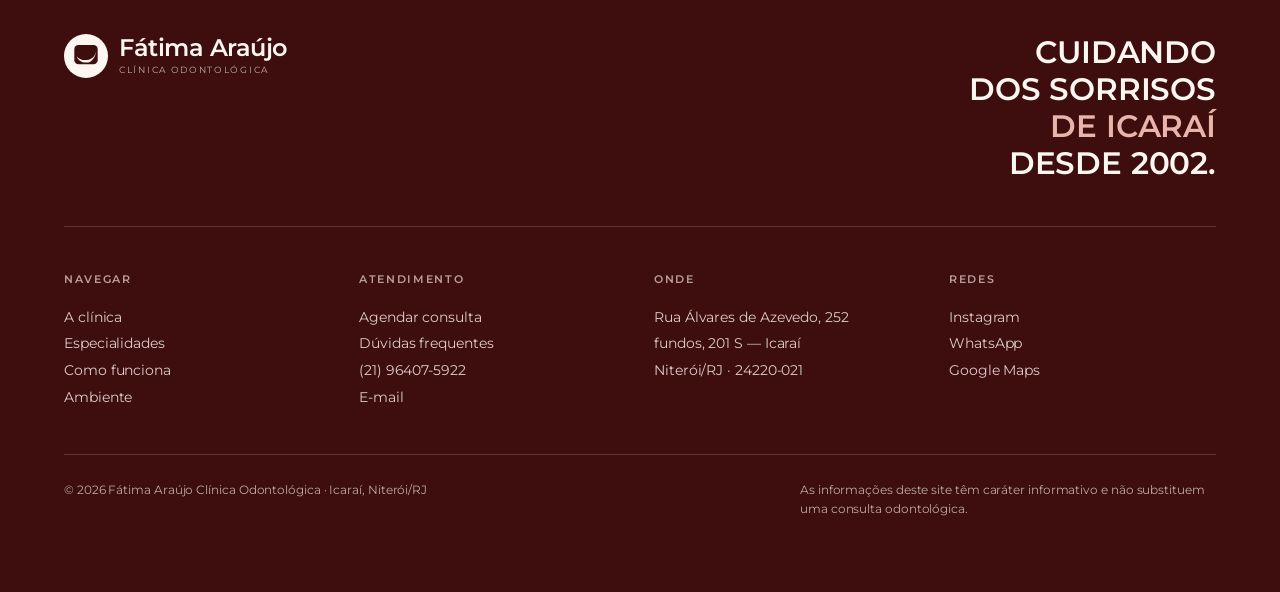
==== commit fc071c37: "Add files via upload" ====
--- a/index.html
+++ b/index.html
@@ -1,543 +1,540 @@
-<!doctype html>
-<html lang="pt-BR">
-<head>
-<meta charset="utf-8">
-<meta name="viewport" content="width=device-width, initial-scale=1, viewport-fit=cover">
-<title>Fátima Araújo · Clínica Odontológica em Icaraí, Niterói</title>
-<meta name="description" content="Clínica odontológica em Icaraí, Niterói, desde 2002. Atendimento humanizado, seis especialidades no mesmo lugar e nota 4,7 no Google. Agende pelo WhatsApp.">
-<meta name="theme-color" content="#FAF8F5">
-<meta name="author" content="Fátima Araújo Clínica Odontológica">
-
-<meta property="og:type" content="website">
-<meta property="og:locale" content="pt_BR">
-<meta property="og:site_name" content="Fátima Araújo Clínica Odontológica">
-<meta property="og:title" content="Fátima Araújo · Clínica Odontológica em Icaraí, Niterói">
-<meta property="og:description" content="Odontologia humanizada em Icaraí desde 2002. Seis especialidades, nota 4,7 no Google.">
-<meta property="og:image" content="assets/marca-parede.jpg">
-<meta name="twitter:card" content="summary_large_image">
-
-<link rel="icon" href="assets/favicon.svg" type="image/svg+xml">
-<link rel="apple-touch-icon" href="assets/favicon.svg">
-
-<link rel="preconnect" href="https://fonts.googleapis.com">
-<link rel="preconnect" href="https://fonts.gstatic.com" crossorigin>
-<link href="https://fonts.googleapis.com/css2?family=Montserrat:wght@300;400;500;600;700;800&display=swap" rel="stylesheet">
-<link rel="stylesheet" href="styles.css">
-<noscript><style>
-  .reveal{opacity:1!important;transform:none!important}
-  .hero-fig picture{opacity:1!important;transform:none!important}
-  .hero-seal{opacity:.94!important;transform:translate(-50%,0) rotate(-3deg)!important}
-  .wall,.cue,.progress{display:none}
-  .spec-panel[hidden]{display:block}
-  .spec-panel+.spec-panel{margin-top:28px;border-top:1px solid var(--line);padding-top:28px}
-  .spec-list{display:none}
-</style></noscript>
-</head>
-
-<body>
-<div class="progress" aria-hidden="true"><i id="progressBar"></i></div>
-<a class="skip" href="#conteudo">Ir para o conteúdo</a>
-
-<!-- ================= TICKER ================= -->
-<div class="ticker" aria-hidden="true">
-  <div class="ticker-track">
-    <span class="ticker-set"><b>Atendimento humanizado</b><i>✦</i><b>Icaraí · Niterói/RJ</b><i>✦</i><b>Desde 2002</b><i>✦</i><b>Nota 4,7 no Google</b><i>✦</i><b>Seis especialidades</b><i>✦</i><b>Seg a sex · 9h às 18h</b><i>✦</i></span>
-    <span class="ticker-set"><b>Atendimento humanizado</b><i>✦</i><b>Icaraí · Niterói/RJ</b><i>✦</i><b>Desde 2002</b><i>✦</i><b>Nota 4,7 no Google</b><i>✦</i><b>Seis especialidades</b><i>✦</i><b>Seg a sex · 9h às 18h</b><i>✦</i></span>
-  </div>
-</div>
-
-<!-- ================= HEADER ================= -->
-<header class="head" id="head">
-  <div class="shell head-in">
-    <a class="brand" href="#inicio" aria-label="Fátima Araújo, clínica odontológica — início">
-      <span class="brand-mark" aria-hidden="true">
-        <svg viewBox="0 0 64 64"><circle cx="32" cy="32" r="32" fill="currentColor"/><rect x="15" y="16" width="34" height="28" rx="6" class="mk-in"/><path d="M18.4 32.2C19.9 37.4 24.8 41.6 32.8 41.6C40.6 41.6 45.8 33.6 47.1 23.9C45.9 30.8 41.6 37.2 33.2 37.9C26.2 38.5 20.5 35.6 18.4 32.2Z" fill="currentColor"/></svg>
-      </span>
-      <span class="brand-txt"><b>Fátima Araújo</b><small>Clínica Odontológica</small></span>
-    </a>
-
-    <nav class="nav" aria-label="Navegação principal">
-      <a class="nav-a" href="#clinica" data-spy="clinica">A clínica</a>
-      <button class="nav-a nav-trigger" type="button" id="megaBtn" aria-expanded="false" aria-controls="mega" data-spy="especialidades">
-        Especialidades
-        <svg class="chev" viewBox="0 0 16 16" aria-hidden="true"><path d="M4 6.5 8 10.5l4-4" fill="none" stroke="currentColor" stroke-width="1.6" stroke-linecap="round" stroke-linejoin="round"/></svg>
-      </button>
-      <a class="nav-a" href="#ambiente" data-spy="ambiente">Ambiente</a>
-      <a class="nav-a" href="#depoimentos" data-spy="depoimentos">Depoimentos</a>
-      <a class="nav-a" href="#contato" data-spy="contato">Contato</a>
-    </nav>
-
-    <div class="head-act">
-      <a class="head-contact" href="tel:+5521964075922"><b>(21) 96407-5922</b><span>segunda a sexta · 9h às 18h</span></a>
-      <a class="btn btn-sm btn-primary head-cta" href="#agendar">Agendar</a>
-      <button class="burger" id="burger" type="button" aria-expanded="false" aria-controls="drawer" aria-label="Abrir menu"><span></span><span></span></button>
-    </div>
-  </div>
-
-  <div class="mega" id="mega" hidden>
-    <div class="shell mega-in">
-      <div class="mega-list">
-        <a href="#especialidades" data-go="0"><i>01</i><b>Odontologia geral</b><em>Prevenção, diagnóstico e restaurações</em></a>
-        <a href="#especialidades" data-go="1"><i>02</i><b>Clareamento dental</b><em>Protocolo acompanhado de perto</em></a>
-        <a href="#especialidades" data-go="2"><i>03</i><b>Ortodontia</b><em>Aparelhos fixos e alinhadores</em></a>
-        <a href="#especialidades" data-go="3"><i>04</i><b>Periodontia</b><em>Saúde da gengiva e do osso</em></a>
-        <a href="#especialidades" data-go="4"><i>05</i><b>Odontopediatria</b><em>A primeira visita sem susto</em></a>
-        <a href="#especialidades" data-go="5"><i>06</i><b>Próteses e implantes</b><em>Reabilitação e reposição dentária</em></a>
-      </div>
-      <aside class="mega-card">
-        <p class="label"><span class="pip"></span>Recepção</p>
-        <p class="mega-copy">Não sabe por onde começar? A avaliação inicial define o caminho — e dura o tempo que precisar.</p>
-        <a class="btn btn-sm btn-primary" href="#agendar">Agendar avaliação</a>
-        <dl class="mega-meta">
-          <div><dt>Horário</dt><dd>Seg a sex · 9h–18h</dd></div>
-          <div><dt>Telefone</dt><dd>(21) 96407-5922</dd></div>
-        </dl>
-      </aside>
-    </div>
-  </div>
-</header>
-
-<div class="drawer" id="drawer" hidden>
-  <nav class="drawer-in" aria-label="Navegação do menu">
-    <a href="#clinica"><i>01</i>A clínica</a>
-    <a href="#especialidades"><i>02</i>Especialidades</a>
-    <a href="#jornada"><i>03</i>Como funciona</a>
-    <a href="#ambiente"><i>04</i>Ambiente</a>
-    <a href="#depoimentos"><i>05</i>Depoimentos</a>
-    <a href="#duvidas"><i>06</i>Dúvidas</a>
-    <a href="#contato"><i>07</i>Contato</a>
-    <a class="btn btn-primary drawer-cta" href="#agendar">Agendar consulta</a>
-  </nav>
-</div>
-
-<main id="conteudo">
-
-<!-- ================= HERO ================= -->
-<section class="hero" id="inicio">
-  <div class="hero-blobs" aria-hidden="true"><i class="bl bl-a"></i><i class="bl bl-b"></i><i class="bl bl-c"></i></div>
-  <div class="grain" aria-hidden="true"></div>
-
-  <div class="shell hero-grid">
-    <div class="hero-copy">
-      <p class="pin reveal">
-        <svg viewBox="0 0 24 24" aria-hidden="true"><path d="M12 21s7-6.6 7-12a7 7 0 1 0-14 0c0 5.4 7 12 7 12Z"/><circle cx="12" cy="9" r="2.4"/></svg>
-        Rua Álvares de Azevedo, 252 — Icaraí, Niterói/RJ
-      </p>
-
-      <h1 class="display h-xl" data-split>Mais cuidado <em>a favor</em> do seu sorriso</h1>
-
-      <div class="hero-badges reveal" data-delay="1">
-        <div class="hbadge">
-          <span class="hb-ico" aria-hidden="true">
-            <svg viewBox="0 0 32 32"><path d="M16 5 8 8.5v7c0 6 3.4 10.2 8 11.5 4.6-1.3 8-5.5 8-11.5v-7Z"/><path d="M12.4 16.2l2.6 2.6 4.8-5.2"/></svg>
-          </span>
-          <div><b>Desde 2002</b><em>Mais de duas décadas cuidando do mesmo bairro</em></div>
-        </div>
-        <div class="hbadge">
-          <span class="hb-ico" aria-hidden="true">
-            <svg viewBox="0 0 32 32"><path d="m16 5.5 3.2 6.6 7.3 1-5.3 5.1 1.3 7.2L16 22l-6.5 3.4 1.3-7.2-5.3-5.1 7.3-1Z"/></svg>
-          </span>
-          <div><b>Nota 4,7 no Google</b><em>Mais de 170 avaliações públicas de pacientes</em></div>
-        </div>
-      </div>
-
-      <p class="hero-sub reveal" data-delay="2">Odontologia é saúde antes de ser estética. Aqui a consulta começa ouvindo: entendemos o seu histórico, explicamos cada etapa e combinamos o ritmo do tratamento com você — da limpeza de rotina à reabilitação completa.</p>
-
-      <div class="hero-cta reveal" data-delay="3">
-        <a class="btn btn-primary btn-wide" href="#agendar">Marcar uma avaliação</a>
-        <a class="btn btn-plain" href="#clinica">Conhecer a clínica</a>
-      </div>
-      <p class="hero-note reveal" data-delay="3">Segunda a sexta, das 9h às 18h · (21) 96407-5922</p>
-    </div>
-
-    <figure class="hero-fig reveal" data-delay="1">
-      <span class="hero-floor" aria-hidden="true"></span>
-      <img class="hero-seal" src="assets/marca-redonda.webp" alt="" width="1254" height="1254" aria-hidden="true">
-      <picture>
-        <source srcset="assets/dra-fatima-hero.webp" type="image/webp">
-        <img class="hero-portrait" id="heroPortrait" src="assets/dra-fatima.png" alt="Dra. Fátima Araújo, da Fátima Araújo Clínica Odontológica" width="1254" height="1254" fetchpriority="high">
-      </picture>
-    </figure>
-  </div>
-
-  <ul class="hero-serv shell" aria-label="Especialidades da clínica">
-    <li><a href="#especialidades" data-go="0"><span class="hs-ico" aria-hidden="true"><svg viewBox="0 0 32 32"><path d="M16 7c-4.3 0-7.1 2.8-7.1 7.1 0 5.7 2.1 11.4 3.8 11.4 1.5 0 1.5-4.3 3.3-4.3s1.8 4.3 3.3 4.3c1.7 0 3.8-5.7 3.8-11.4C23.1 9.8 20.3 7 16 7Z"/></svg></span>Odontologia<br>geral</a></li>
-    <li><a href="#especialidades" data-go="1"><span class="hs-ico" aria-hidden="true"><svg viewBox="0 0 32 32"><path d="M16 5v3.5M23 8l-1.8 3M9 8l1.8 3"/><path d="M8 14h16l-2 3.6H10Z"/><path d="M9.6 17.6c0 5 2.6 8.4 6.4 8.4s6.4-3.4 6.4-8.4"/></svg></span>Clareamento<br>dental</a></li>
-    <li><a href="#especialidades" data-go="2"><span class="hs-ico" aria-hidden="true"><svg viewBox="0 0 32 32"><rect x="6" y="13" width="20" height="7" rx="3.5"/><path d="M11.5 13v-2M16 13v-2M20.5 13v-2M11.5 20v2M16 20v2M20.5 20v2"/></svg></span>Ortodontia</a></li>
-    <li><a href="#especialidades" data-go="3"><span class="hs-ico" aria-hidden="true"><svg viewBox="0 0 32 32"><path d="M16 5 7 9v6.6C7 21.6 10.9 26 16 27c5.1-1 9-5.4 9-11.4V9Z"/><path d="M12.6 16.2l2.6 2.6 4.4-4.8"/></svg></span>Periodontia</a></li>
-    <li><a href="#especialidades" data-go="4"><span class="hs-ico" aria-hidden="true"><svg viewBox="0 0 32 32"><circle cx="16" cy="12" r="4.6"/><path d="M7 26c0-4.8 3.9-8 9-8s9 3.2 9 8"/></svg></span>Odonto<br>pediatria</a></li>
-    <li><a href="#especialidades" data-go="5"><span class="hs-ico" aria-hidden="true"><svg viewBox="0 0 32 32"><path d="M16 4v9M12 9.5l4 4 4-4"/><rect x="9" y="17" width="14" height="10" rx="3.5"/></svg></span>Próteses<br>e implantes</a></li>
-  </ul>
-</section>
-
-<!-- ================= NÚMEROS ================= -->
-<section class="stats" aria-label="A clínica em números">
-  <div class="shell stat-row">
-    <div class="stat reveal"><span class="num" data-count="4.7" data-dec="1">0</span><p>Nota média no Google</p></div>
-    <div class="stat reveal" data-delay="1"><span class="num" data-count="170" data-suffix="+">0</span><p>Avaliações de pacientes</p></div>
-    <div class="stat reveal" data-delay="2"><span class="num" data-count="2002" data-plain="1">0</span><p>Atendendo Icaraí desde</p></div>
-    <div class="stat reveal" data-delay="3"><span class="num" data-count="6" data-pad="1">0</span><p>Especialidades no mesmo lugar</p></div>
-  </div>
-</section>
-
-<!-- ================= A CLÍNICA ================= -->
-<section class="sec" id="clinica">
-  <div class="shell manifesto">
-    <p class="label reveal"><span class="pip"></span>A clínica</p>
-    <h2 class="display h-lg reveal" data-delay="1">Odontologia feita de <em>tempo</em>, não de pressa.</h2>
-    <div class="manifesto-body">
-      <div class="reveal" data-delay="2">
-        <p>Há mais de duas décadas a Fátima Araújo atende o mesmo bairro — e, com frequência, a mesma família. Avós, filhos e netos passam pela mesma recepção e pela mesma equipe, que aprende o nome de cada paciente.</p>
-        <p>É isso que sustenta a nossa nota 4,7 no Google: uma consulta que começa ouvindo. Explicamos cada etapa, mostramos o que precisa ser feito e combinamos o ritmo do tratamento com você.</p>
-      </div>
-      <ul class="principles reveal" data-delay="3">
-        <li><span class="mono">01</span><div><b>A consulta começa ouvindo</b><p>Antes do exame, a conversa. Medo, histórico e expectativa entram no plano.</p></div></li>
-        <li><span class="mono">02</span><div><b>Plano explicado por inteiro</b><p>Etapas, tempo estimado e valores apresentados antes de começar.</p></div></li>
-        <li><span class="mono">03</span><div><b>Equipe fixa, rosto conhecido</b><p>Quem te atende hoje é quem te acompanha nos retornos.</p></div></li>
-      </ul>
-    </div>
-  </div>
-</section>
-
-<!-- ================= ESPECIALIDADES ================= -->
-<section class="sec sec-alt" id="especialidades">
-  <div class="shell">
-    <header class="sec-head">
-      <p class="label reveal"><span class="pip"></span>Especialidades</p>
-      <h2 class="display h-lg reveal" data-delay="1">Seis frentes de cuidado, <em>um só lugar</em>.</h2>
-      <p class="sec-lead reveal" data-delay="2">Do check-up de rotina à reabilitação completa, sem precisar procurar outro consultório a cada etapa do tratamento.</p>
-    </header>
-
-    <div class="specs reveal" data-delay="2">
-      <div class="spec-list" role="tablist" aria-label="Lista de especialidades">
-        <button class="spec-row is-on" role="tab" aria-selected="true" aria-controls="sp0" id="tab0" data-i="0"><i class="mono">01</i><b>Odontologia geral</b><svg viewBox="0 0 20 20" aria-hidden="true"><path d="M4 10h11M11 6l4 4-4 4" fill="none" stroke="currentColor" stroke-width="1.5" stroke-linecap="round" stroke-linejoin="round"/></svg></button>
-        <button class="spec-row" role="tab" aria-selected="false" aria-controls="sp1" id="tab1" data-i="1" tabindex="-1"><i class="mono">02</i><b>Clareamento dental</b><svg viewBox="0 0 20 20" aria-hidden="true"><path d="M4 10h11M11 6l4 4-4 4" fill="none" stroke="currentColor" stroke-width="1.5" stroke-linecap="round" stroke-linejoin="round"/></svg></button>
-        <button class="spec-row" role="tab" aria-selected="false" aria-controls="sp2" id="tab2" data-i="2" tabindex="-1"><i class="mono">03</i><b>Ortodontia</b><svg viewBox="0 0 20 20" aria-hidden="true"><path d="M4 10h11M11 6l4 4-4 4" fill="none" stroke="currentColor" stroke-width="1.5" stroke-linecap="round" stroke-linejoin="round"/></svg></button>
-        <button class="spec-row" role="tab" aria-selected="false" aria-controls="sp3" id="tab3" data-i="3" tabindex="-1"><i class="mono">04</i><b>Periodontia</b><svg viewBox="0 0 20 20" aria-hidden="true"><path d="M4 10h11M11 6l4 4-4 4" fill="none" stroke="currentColor" stroke-width="1.5" stroke-linecap="round" stroke-linejoin="round"/></svg></button>
-        <button class="spec-row" role="tab" aria-selected="false" aria-controls="sp4" id="tab4" data-i="4" tabindex="-1"><i class="mono">05</i><b>Odontopediatria</b><svg viewBox="0 0 20 20" aria-hidden="true"><path d="M4 10h11M11 6l4 4-4 4" fill="none" stroke="currentColor" stroke-width="1.5" stroke-linecap="round" stroke-linejoin="round"/></svg></button>
-        <button class="spec-row" role="tab" aria-selected="false" aria-controls="sp5" id="tab5" data-i="5" tabindex="-1"><i class="mono">06</i><b>Próteses e implantes</b><svg viewBox="0 0 20 20" aria-hidden="true"><path d="M4 10h11M11 6l4 4-4 4" fill="none" stroke="currentColor" stroke-width="1.5" stroke-linecap="round" stroke-linejoin="round"/></svg></button>
-      </div>
-
-      <div class="spec-stage">
-        <article class="spec-panel is-on" id="sp0" role="tabpanel" aria-labelledby="tab0">
-          <svg class="spec-ico" viewBox="0 0 48 48" aria-hidden="true"><path d="M24 11c-6.4 0-10.6 4.2-10.6 10.6 0 8.5 3.1 17 5.7 17 2.3 0 2.3-6.4 4.9-6.4s2.6 6.4 4.9 6.4c2.6 0 5.7-8.5 5.7-17C34.6 15.2 30.4 11 24 11Z"/><path d="M18 17.5c1.6-1.2 3.6-1.8 6-1.8"/></svg>
-          <h3>Odontologia geral</h3>
-          <p>A porta de entrada do cuidado: avaliação completa, limpeza, restaurações e o acompanhamento que evita que um problema pequeno vire um tratamento grande.</p>
-          <ul class="chips"><li>Check-up</li><li>Limpeza</li><li>Restauração</li><li>Urgência</li></ul>
-        </article>
-        <article class="spec-panel" id="sp1" role="tabpanel" aria-labelledby="tab1" hidden>
-          <svg class="spec-ico" viewBox="0 0 48 48" aria-hidden="true"><path d="M24 9v5M33 12l-2.5 4.3M15 12l2.5 4.3"/><path d="M12 21h24l-3 5.5H15Z"/><path d="M13.5 26.5C13.5 34 17.5 39 24 39s10.5-5 10.5-12.5"/></svg>
-          <h3>Clareamento dental</h3>
-          <p>Clareamento com acompanhamento profissional, dosado para respeitar o esmalte e a sensibilidade de cada paciente. Avaliação antes, protocolo definido e manutenção orientada depois.</p>
-          <ul class="chips"><li>Em consultório</li><li>Caseiro supervisionado</li><li>Manutenção</li></ul>
-        </article>
-        <article class="spec-panel" id="sp2" role="tabpanel" aria-labelledby="tab2" hidden>
-          <svg class="spec-ico" viewBox="0 0 48 48" aria-hidden="true"><rect x="10" y="20" width="28" height="10" rx="5"/><path d="M17 20v-3M24 20v-3M31 20v-3M17 30v3M24 30v3M31 30v3"/></svg>
-          <h3>Ortodontia</h3>
-          <p>Aparelhos fixos e alinhadores para corrigir mordida e alinhamento. Planejamento com início, meio e fim claros — e ajustes acompanhados de perto ao longo de todo o percurso.</p>
-          <ul class="chips"><li>Aparelho fixo</li><li>Alinhadores</li><li>Contenção</li></ul>
-        </article>
-        <article class="spec-panel" id="sp3" role="tabpanel" aria-labelledby="tab3" hidden>
-          <svg class="spec-ico" viewBox="0 0 48 48" aria-hidden="true"><path d="M24 9 12 14v9.5C12 32.5 17.3 38.6 24 40c6.7-1.4 12-7.5 12-16.5V14Z"/><path d="M19.5 24.5l3.2 3.2 6-6.4"/></svg>
-          <h3>Periodontia</h3>
-          <p>Saúde da gengiva e do osso que sustentam o dente. Tratamento de sangramento, retração e inflamação, com manutenção periódica para não voltar à estaca zero.</p>
-          <ul class="chips"><li>Raspagem</li><li>Gengivite</li><li>Manutenção</li></ul>
-        </article>
-        <article class="spec-panel" id="sp4" role="tabpanel" aria-labelledby="tab4" hidden>
-          <svg class="spec-ico" viewBox="0 0 48 48" aria-hidden="true"><circle cx="24" cy="18" r="7"/><path d="M11 39c0-7.2 5.8-12 13-12s13 4.8 13 12"/><path d="M20.5 17.5h.02M27.5 17.5h.02"/></svg>
-          <h3>Odontopediatria</h3>
-          <p>Atendimento pensado para o tempo da criança: primeira visita sem susto, linguagem simples e prevenção desde os primeiros dentes — criando uma relação tranquila com o dentista.</p>
-          <ul class="chips"><li>Primeira visita</li><li>Prevenção</li><li>Selante</li></ul>
-        </article>
-        <article class="spec-panel" id="sp5" role="tabpanel" aria-labelledby="tab5" hidden>
-          <svg class="spec-ico" viewBox="0 0 48 48" aria-hidden="true"><path d="M24 8v12M18 14l6 6 6-6"/><rect x="14" y="25" width="20" height="14" rx="4"/><path d="M24 25v14"/></svg>
-          <h3>Próteses e implantes</h3>
-          <p>Reabilitação de dentes perdidos ou desgastados, devolvendo mastigação, fala e estética com planejamento individual e etapas apresentadas antes do início.</p>
-          <ul class="chips"><li>Implante</li><li>Prótese fixa</li><li>Prótese removível</li></ul>
-        </article>
-      </div>
-    </div>
-    <p class="fineprint reveal">A disponibilidade de agenda de cada especialidade é confirmada diretamente com a recepção.</p>
-  </div>
-</section>
-
-<!-- ================= COMO FUNCIONA ================= -->
-<section class="sec" id="jornada">
-  <div class="shell">
-    <header class="sec-head sec-head-center">
-      <p class="label reveal"><span class="pip"></span>Como funciona</p>
-      <h2 class="display h-lg reveal" data-delay="1">Do primeiro contato ao <em>acompanhamento</em>.</h2>
-    </header>
-    <ol class="steps" id="steps">
-      <div class="steps-track" aria-hidden="true"><i id="stepsFill"></i></div>
-      <li class="step reveal"><span class="mono">01</span><h3>Contato</h3><p>Você chama no WhatsApp, conta o que está sentindo e a recepção encaixa o melhor horário.</p></li>
-      <li class="step reveal" data-delay="1"><span class="mono">02</span><h3>Avaliação</h3><p>Consulta de avaliação com exame clínico e as perguntas que ninguém costuma fazer.</p></li>
-      <li class="step reveal" data-delay="2"><span class="mono">03</span><h3>Plano</h3><p>Você recebe o plano de tratamento por inteiro: etapas, tempo e valores, sem surpresa.</p></li>
-      <li class="step reveal" data-delay="3"><span class="mono">04</span><h3>Acompanhamento</h3><p>Tratamento executado no seu ritmo e retornos programados para manter o resultado.</p></li>
-    </ol>
-  </div>
-</section>
-
-<!-- ================= AMBIENTE ================= -->
-<section class="sec sec-alt" id="ambiente">
-  <div class="shell">
-    <header class="sec-head sec-head-split">
-      <div>
-        <p class="label reveal"><span class="pip"></span>O consultório</p>
-        <h2 class="display h-lg reveal" data-delay="1">Um espaço pequeno o bastante para <em>reconhecer você</em>.</h2>
-      </div>
-      <p class="sec-lead reveal" data-delay="2">Sala de espera tranquila, recepção que atende pelo nome e consultórios preparados para cada especialidade. Todas as fotos abaixo são da clínica, em Icaraí.</p>
-    </header>
-
-    <div class="bento reveal" data-delay="2">
-      <figure class="b b1" data-lb="0"><img src="assets/marca-parede.jpg" alt="A marca da clínica aplicada na parede da recepção" loading="lazy" width="900" height="1200"><figcaption><span>A marca na recepção</span></figcaption></figure>
-      <figure class="b b2" data-lb="1"><img src="assets/consultorio-02.jpg" alt="Mesa de atendimento da clínica" loading="lazy" width="1430" height="890"><figcaption><span>Ambiente interno</span></figcaption></figure>
-      <figure class="b b3" data-lb="2"><img src="assets/consultorio-01.jpg" alt="Sala de atendimento com a identidade visual da clínica na parede" loading="lazy" width="630" height="1050"><figcaption><span>Sala de atendimento</span></figcaption></figure>
-      <figure class="b b4" data-lb="3"><img src="assets/orquidea.jpg" alt="Orquídea branca sobre o balcão de mármore da recepção" loading="lazy" width="1280" height="796"><figcaption><span>Balcão de recepção</span></figcaption></figure>
-    </div>
-  </div>
-</section>
-
-<!-- ================= DEPOIMENTOS ================= -->
-<section class="sec testi" id="depoimentos">
-  <div class="shell">
-    <header class="sec-head sec-head-split">
-      <div>
-        <p class="label reveal"><span class="pip"></span>Depoimentos</p>
-        <h2 class="display h-lg reveal" data-delay="1">O que os pacientes <em>contam</em>.</h2>
-      </div>
-      <div class="reveal" data-delay="2">
-        <p class="sec-lead">Avaliações públicas de pacientes, com média 4,7 em mais de 170 notas no Google.</p>
-        <a class="btn btn-sm btn-line" href="https://www.google.com/maps/place/F%C3%81TIMA+ARAUJO+CLINICA+ODONTOL%C3%93GICA+LTDA/@-22.8996434,-43.1112065,17z/data=!4m6!3m5!1s0x9983ab9a8b00d9:0x269f2baebf61691!8m2!3d-22.9004538!4d-43.1103053!16s%2Fg%2F1ptwfx_s6" target="_blank" rel="noopener">Ver todas no Google</a>
-      </div>
-    </header>
-  </div>
-
-  <div class="wall" id="wall" aria-label="Mural de depoimentos">
-    <div class="wall-stage" id="wallStage"></div>
-    <div class="wall-fade" aria-hidden="true"></div>
-  </div>
-  <noscript>
-    <div class="shell">
-      <blockquote class="ns-quote"><p>“Clínica extremamente confortável, com profissionais de alto nível e atendimento totalmente humanizado. Referência em várias especialidades odontológicas.”</p><cite>Regis Cesar R. — avaliação pública no Google</cite></blockquote>
-      <blockquote class="ns-quote"><p>“Muito satisfeita com o atendimento. Maravilhoso desde a recepção, equipe super gentil e ambiente acolhedor. Super indico.”</p><cite>Maria da Graça R. — avaliação pública no Google</cite></blockquote>
-    </div>
-  </noscript>
-</section>
-
-<!-- ================= AGENDAR ================= -->
-<section class="sec book" id="agendar">
-  <div class="shell book-grid">
-    <div class="book-copy">
-      <p class="label reveal"><span class="pip"></span>Agendamento</p>
-      <h2 class="display h-lg reveal" data-delay="1">Monte sua mensagem e <em>fale com a recepção</em>.</h2>
-      <p class="sec-lead reveal" data-delay="2">Preencha os campos e o site monta o texto, abrindo o WhatsApp pronto para enviar. Nada é armazenado nem enviado por este site.</p>
-      <dl class="book-meta reveal" data-delay="3">
-        <div><dt>WhatsApp e telefone</dt><dd><a href="tel:+5521964075922">(21) 96407-5922</a></dd></div>
-        <div><dt>E-mail</dt><dd><a href="mailto:fatimaaraujoodontologia@gmail.com">fatimaaraujoodontologia@gmail.com</a></dd></div>
-        <div><dt>Atendimento</dt><dd>Segunda a sexta, 9h às 18h</dd></div>
-      </dl>
-    </div>
-
-    <form class="book-form reveal" data-delay="2" id="bookForm" novalidate>
-      <div class="field">
-        <label for="fNome">Seu nome</label>
-        <input type="text" id="fNome" name="nome" placeholder="Como podemos te chamar?" autocomplete="name" maxlength="60">
-      </div>
-      <div class="field">
-        <label for="fEsp">Especialidade</label>
-        <div class="select-wrap">
-          <select id="fEsp" name="especialidade">
-            <option value="">Ainda não sei / avaliação geral</option>
-            <option>Odontologia geral</option>
-            <option>Clareamento dental</option>
-            <option>Ortodontia</option>
-            <option>Periodontia</option>
-            <option>Odontopediatria</option>
-            <option>Próteses e implantes</option>
-          </select>
-          <svg viewBox="0 0 16 16" aria-hidden="true"><path d="M4 6.5 8 10.5l4-4" fill="none" stroke="currentColor" stroke-width="1.6" stroke-linecap="round" stroke-linejoin="round"/></svg>
-        </div>
-      </div>
-      <div class="field">
-        <label for="slotBtn">Horário desejado</label>
-        <button class="slot-btn" type="button" id="slotBtn" aria-expanded="false" aria-controls="slotPanel">
-          <svg viewBox="0 0 24 24" aria-hidden="true"><rect x="3.5" y="5" width="17" height="15" rx="3"/><path d="M3.5 10h17M8 3.5v3M16 3.5v3"/></svg>
-          <span id="slotLabel">Escolher horário</span>
-          <svg class="slot-chev" viewBox="0 0 16 16" aria-hidden="true"><path d="M4 6.5 8 10.5l4-4" fill="none" stroke="currentColor" stroke-width="1.6" stroke-linecap="round" stroke-linejoin="round"/></svg>
-        </button>
-
-        <div class="slot-panel" id="slotPanel" hidden>
-          <p class="slot-note">Escolha o dia e a faixa de horário que prefere. A recepção confirma a disponibilidade pelo WhatsApp.</p>
-          <p class="slot-cap">Dia</p>
-          <div class="slot-days" id="slotDays" role="group" aria-label="Escolha o dia"></div>
-          <p class="slot-cap">Horário</p>
-          <div class="slot-times" id="slotTimes" role="group" aria-label="Escolha o horário"></div>
-          <div class="slot-actions">
-            <button class="btn btn-sm btn-line" type="button" id="slotClear">Limpar</button>
-            <button class="btn btn-sm btn-primary" type="button" id="slotOk">Confirmar horário</button>
-          </div>
-        </div>
-      </div>
-
-      <div class="field">
-        <label for="fObs">Quer adiantar alguma coisa? <span class="opt">opcional</span></label>
-        <textarea id="fObs" name="obs" rows="3" maxlength="240" placeholder="Ex.: sinto sensibilidade em um dente há duas semanas."></textarea>
-      </div>
-
-      <div class="preview" aria-live="polite">
-        <p class="mono preview-label">Pré-visualização da mensagem</p>
-        <p class="preview-msg" id="previewMsg"></p>
-      </div>
-
-      <button class="btn btn-primary btn-block" type="submit" id="bookGo">
-        <svg class="wa-i" viewBox="0 0 24 24" aria-hidden="true"><path d="M20.5 3.5A11 11 0 0 0 3.2 17.4L2 22l4.8-1.2A11 11 0 1 0 20.5 3.5Zm-8.5 17a9 9 0 0 1-4.6-1.3l-.3-.2-3 .8.8-2.9-.2-.3A9 9 0 1 1 12 20.5Zm5-6.7c-.3-.1-1.6-.8-1.9-.9-.2-.1-.4-.1-.6.1-.2.3-.7.9-.8 1-.2.2-.3.2-.5.1-1.5-.7-2.5-1.3-3.5-3-.3-.4.3-.4.7-1.3.1-.2 0-.4 0-.5-.3-.8-.7-1.8-.9-2.3-.2-.5-.4-.4-.6-.4h-.5c-.2 0-.5.1-.7.3-.3.3-1 1-1 2.4s1 2.8 1.2 3c.1.2 2 3.1 4.9 4.3.7.3 1.2.5 1.6.6.7.2 1.3.2 1.8.1.5-.1 1.6-.6 1.8-1.3.2-.6.2-1.2.2-1.3-.1-.1-.3-.2-.6-.3Z" fill="currentColor"/></svg>
-        Abrir o WhatsApp com a mensagem
-      </button>
-      <p class="fineprint">Ao continuar, o WhatsApp abre em uma nova aba com o texto acima já escrito. Você revisa e envia.</p>
-    </form>
-  </div>
-</section>
-
-<!-- ================= DÚVIDAS ================= -->
-<section class="sec sec-alt" id="duvidas">
-  <div class="shell faq-grid">
-    <header class="sec-head">
-      <p class="label reveal"><span class="pip"></span>Dúvidas</p>
-      <h2 class="display h-lg reveal" data-delay="1">O essencial, <em>sem letra miúda</em>.</h2>
-      <p class="sec-lead reveal" data-delay="2">Não achou o que procurava? Chame a recepção no WhatsApp — a resposta costuma vir no mesmo dia.</p>
-    </header>
-
-    <div class="faq reveal" data-delay="2" id="faq">
-      <details class="q"><summary><span>Onde fica a clínica?</span><i aria-hidden="true"></i></summary><div class="a"><p>Rua Álvares de Azevedo, 252 — fundos, sala 201 S, Icaraí, Niterói/RJ, CEP 24220-021. A orientação de chegada é confirmada no momento do agendamento.</p></div></details>
-      <details class="q"><summary><span>Qual é o horário de atendimento?</span><i aria-hidden="true"></i></summary><div class="a"><p>Segunda a sexta, das 9h às 18h. Horários especiais podem existir conforme a agenda — confirme com a recepção ao marcar.</p></div></details>
-      <details class="q"><summary><span>Como faço para marcar uma consulta?</span><i aria-hidden="true"></i></summary><div class="a"><p>Pelo WhatsApp ou pelo telefone (21) 96407-5922. Também respondemos por e-mail em fatimaaraujoodontologia@gmail.com. Se preferir, use o agendamento acima para montar a mensagem.</p></div></details>
-      <details class="q"><summary><span>A clínica atende convênios?</span><i aria-hidden="true"></i></summary><div class="a"><p>A rede de convênios atendidos pode mudar ao longo do tempo. Fale com a recepção para confirmar se o seu plano está incluído antes de agendar.</p></div></details>
-      <details class="q"><summary><span>Preciso levar exames na primeira consulta?</span><i aria-hidden="true"></i></summary><div class="a"><p>Se você já tem radiografias recentes ou um plano de tratamento feito por outro profissional, leve — ajuda bastante na avaliação. Se não tiver, a avaliação clínica é feita na consulta e indicamos os exames necessários.</p></div></details>
-      <details class="q"><summary><span>Crianças são atendidas?</span><i aria-hidden="true"></i></summary><div class="a"><p>Sim. A odontopediatria é uma das especialidades da clínica, com atendimento pensado para o tempo da criança e para uma primeira visita tranquila.</p></div></details>
-    </div>
-  </div>
-</section>
-
-<!-- ================= CONTATO ================= -->
-<section class="sec contact" id="contato">
-  <div class="shell">
-    <header class="sec-head">
-      <p class="label reveal"><span class="pip"></span>Onde estamos</p>
-      <h2 class="display h-lg reveal" data-delay="1">No coração de Icaraí, <em>a poucos passos da praia</em>.</h2>
-    </header>
-
-    <div class="contact-grid">
-      <div class="map-card reveal" id="mapCard">
-        <iframe
-          src="https://maps.google.com/maps?q=F%C3%A1tima%20Ara%C3%BAjo%20Cl%C3%ADnica%20Odontol%C3%B3gica%2C%20Rua%20%C3%81lvares%20de%20Azevedo%2C%20252%2C%20Icara%C3%AD%2C%20Niter%C3%B3i%20-%20RJ&z=17&output=embed"
-          title="Mapa com a localização da clínica em Icaraí, Niterói"
-          loading="lazy" referrerpolicy="no-referrer-when-downgrade"></iframe>
-      </div>
-
-      <div class="info reveal" data-delay="1">
-        <div class="info-row">
-          <svg viewBox="0 0 24 24" aria-hidden="true"><path d="M12 21s7-6.6 7-12a7 7 0 1 0-14 0c0 5.4 7 12 7 12Z"/><circle cx="12" cy="9" r="2.4"/></svg>
-          <div><b>Endereço</b><span>Rua Álvares de Azevedo, 252<br>Fundos, sala 201 S — Icaraí<br>Niterói/RJ · CEP 24220-021</span></div>
-          <button class="copy" type="button" data-copy="Rua Álvares de Azevedo, 252, fundos, 201 S, Icaraí, Niterói/RJ, 24220-021" aria-label="Copiar endereço">copiar</button>
-        </div>
-        <div class="info-row">
-          <svg viewBox="0 0 24 24" aria-hidden="true"><path d="M4 5c0 8.3 6.7 15 15 15l3-4-6-3-2 2c-2.5-1.2-4.3-3-5.5-5.5l2-2-3-6-4 .5C3 3.3 4 4 4 5Z"/></svg>
-          <div><b>Telefone e WhatsApp</b><span><a href="tel:+5521964075922">(21) 96407-5922</a></span></div>
-          <button class="copy" type="button" data-copy="(21) 96407-5922" aria-label="Copiar telefone">copiar</button>
-        </div>
-        <div class="info-row">
-          <svg viewBox="0 0 24 24" aria-hidden="true"><rect x="3" y="5" width="18" height="14" rx="2.4"/><path d="m4 6.5 8 6 8-6"/></svg>
-          <div><b>E-mail</b><span><a href="mailto:fatimaaraujoodontologia@gmail.com">fatimaaraujoodontologia@gmail.com</a></span></div>
-          <button class="copy" type="button" data-copy="fatimaaraujoodontologia@gmail.com" aria-label="Copiar e-mail">copiar</button>
-        </div>
-        <div class="info-row">
-          <svg viewBox="0 0 24 24" aria-hidden="true"><circle cx="12" cy="12" r="9"/><path d="M12 7v5l3.5 2"/></svg>
-          <div><b>Horário</b><span>Segunda a sexta, 9h às 18h<br>Sábados e domingos fechado</span></div>
-        </div>
-        <div class="info-row">
-          <svg viewBox="0 0 24 24" aria-hidden="true"><rect x="4" y="4" width="16" height="16" rx="4.4"/><circle cx="12" cy="12" r="3.6"/><circle cx="16.4" cy="7.6" r=".9"/></svg>
-          <div><b>Instagram</b><span><a href="https://www.instagram.com/faaraujoclinica/" target="_blank" rel="noopener">@faaraujoclinica</a></span></div>
-        </div>
-        <a class="btn btn-primary btn-block" href="https://wa.me/5521964075922?text=Ol%C3%A1%21%20Gostaria%20de%20agendar%20uma%20consulta%20na%20cl%C3%ADnica." target="_blank" rel="noopener">Falar com a recepção</a>
-      </div>
-    </div>
-  </div>
-</section>
-
-</main>
-
-<!-- ================= RODAPÉ ================= -->
-<footer class="foot">
-  <div class="shell">
-    <div class="foot-top">
-      <a class="brand brand-lg" href="#inicio">
-        <span class="brand-mark" aria-hidden="true"><svg viewBox="0 0 64 64"><circle cx="32" cy="32" r="32" fill="currentColor"/><rect x="15" y="16" width="34" height="28" rx="6" class="mk-in"/><path d="M18.4 32.2C19.9 37.4 24.8 41.6 32.8 41.6C40.6 41.6 45.8 33.6 47.1 23.9C45.9 30.8 41.6 37.2 33.2 37.9C26.2 38.5 20.5 35.6 18.4 32.2Z" fill="currentColor"/></svg></span>
-        <span class="brand-txt"><b>Fátima Araújo</b><small>Clínica Odontológica</small></span>
-      </a>
-      <p class="foot-claim display">Cuidando dos sorrisos <em>de Icaraí</em> desde 2002.</p>
-    </div>
-
-    <div class="foot-cols">
-      <div><p class="mono">Navegar</p><a href="#clinica">A clínica</a><a href="#especialidades">Especialidades</a><a href="#jornada">Como funciona</a><a href="#ambiente">Ambiente</a></div>
-      <div><p class="mono">Atendimento</p><a href="#agendar">Agendar consulta</a><a href="#duvidas">Dúvidas frequentes</a><a href="tel:+5521964075922">(21) 96407-5922</a><a href="mailto:fatimaaraujoodontologia@gmail.com">E-mail</a></div>
-      <div><p class="mono">Onde</p><span>Rua Álvares de Azevedo, 252<br>fundos, 201 S — Icaraí<br>Niterói/RJ · 24220-021</span></div>
-      <div><p class="mono">Redes</p><a href="https://www.instagram.com/faaraujoclinica/" target="_blank" rel="noopener">Instagram</a><a href="https://wa.me/5521964075922" target="_blank" rel="noopener">WhatsApp</a><a href="https://www.google.com/maps/place/F%C3%81TIMA+ARAUJO+CLINICA+ODONTOL%C3%93GICA+LTDA/@-22.8996434,-43.1112065,17z/data=!4m6!3m5!1s0x9983ab9a8b00d9:0x269f2baebf61691!8m2!3d-22.9004538!4d-43.1103053!16s%2Fg%2F1ptwfx_s6" target="_blank" rel="noopener">Google Maps</a></div>
-    </div>
-
-    <div class="foot-base">
-      <span>© <span id="year">2026</span> Fátima Araújo Clínica Odontológica · Icaraí, Niterói/RJ</span>
-      <span class="foot-note">As informações deste site têm caráter informativo e não substituem uma consulta odontológica.</span>
-    </div>
-  </div>
-</footer>
-
-<!-- ================= FLUTUANTES ================= -->
-<a class="wa" href="https://wa.me/5521964075922?text=Ol%C3%A1%21%20Gostaria%20de%20agendar%20uma%20consulta%20na%20cl%C3%ADnica." target="_blank" rel="noopener" aria-label="Falar no WhatsApp">
-  <svg viewBox="0 0 24 24" aria-hidden="true"><path d="M20.5 3.5A11 11 0 0 0 3.2 17.4L2 22l4.8-1.2A11 11 0 1 0 20.5 3.5Zm-8.5 17a9 9 0 0 1-4.6-1.3l-.3-.2-3 .8.8-2.9-.2-.3A9 9 0 1 1 12 20.5Zm5-6.7c-.3-.1-1.6-.8-1.9-.9-.2-.1-.4-.1-.6.1-.2.3-.7.9-.8 1-.2.2-.3.2-.5.1-1.5-.7-2.5-1.3-3.5-3-.3-.4.3-.4.7-1.3.1-.2 0-.4 0-.5-.3-.8-.7-1.8-.9-2.3-.2-.5-.4-.4-.6-.4h-.5c-.2 0-.5.1-.7.3-.3.3-1 1-1 2.4s1 2.8 1.2 3c.1.2 2 3.1 4.9 4.3.7.3 1.2.5 1.6.6.7.2 1.3.2 1.8.1.5-.1 1.6-.6 1.8-1.3.2-.6.2-1.2.2-1.3-.1-.1-.3-.2-.6-.3Z" fill="currentColor"/></svg>
-  <span>Fale conosco</span>
-</a>
-<button class="totop" id="toTop" type="button" aria-label="Voltar ao topo"><svg viewBox="0 0 20 20" aria-hidden="true"><path d="M10 16V5M5 10l5-5 5 5" fill="none" stroke="currentColor" stroke-width="1.6" stroke-linecap="round" stroke-linejoin="round"/></svg></button>
-
-<dialog class="lightbox" id="lightbox" aria-label="Galeria de fotos">
-  <button class="lb-close" id="lbClose" type="button" aria-label="Fechar">×</button>
-  <button class="lb-nav lb-prev" id="lbPrev" type="button" aria-label="Foto anterior">‹</button>
-  <figure class="lb-fig"><img id="lbImg" src="" alt=""><figcaption id="lbCap"></figcaption></figure>
-  <button class="lb-nav lb-next" id="lbNext" type="button" aria-label="Próxima foto">›</button>
-</dialog>
-
-<div class="toast" id="toast" role="status" aria-live="polite"></div>
-
-<script type="application/ld+json">
-{
-  "@context": "https://schema.org",
-  "@type": "Dentist",
-  "name": "Fátima Araújo Clínica Odontológica",
-  "description": "Clínica odontológica em Icaraí, Niterói, desde 2002, com atendimento humanizado e seis especialidades.",
-  "image": "assets/marca-parede.jpg",
-  "telephone": "+55 21 96407-5922",
-  "email": "fatimaaraujoodontologia@gmail.com",
-  "address": {
-    "@type": "PostalAddress",
-    "streetAddress": "Rua Álvares de Azevedo, 252, fundos, 201 S",
-    "addressLocality": "Niterói",
-    "addressRegion": "RJ",
-    "postalCode": "24220-021",
-    "addressCountry": "BR"
-  },
-  "geo": { "@type": "GeoCoordinates", "latitude": -22.9004538, "longitude": -43.1103053 },
-  "openingHoursSpecification": [{
-    "@type": "OpeningHoursSpecification",
-    "dayOfWeek": ["Monday","Tuesday","Wednesday","Thursday","Friday"],
-    "opens": "09:00", "closes": "18:00"
-  }],
-  "aggregateRating": { "@type": "AggregateRating", "ratingValue": "4.7", "reviewCount": "170" },
-  "sameAs": ["https://www.instagram.com/faaraujoclinica/"],
-  "foundingDate": "2002",
-  "areaServed": "Icaraí, Niterói - RJ"
-}
-</script>
-
-<script src="script.js" defer></script>
-</body>
-</html>
+<!doctype html>
+<html lang="pt-BR">
+<head>
+<meta charset="utf-8">
+<meta name="viewport" content="width=device-width, initial-scale=1, viewport-fit=cover">
+<title>Fátima Araújo · Clínica Odontológica em Icaraí, Niterói</title>
+<meta name="description" content="Clínica odontológica em Icaraí, Niterói, desde 2002. Atendimento humanizado, seis especialidades no mesmo lugar e nota 4,7 no Google. Agende pelo WhatsApp.">
+<meta name="theme-color" content="#FAF8F5">
+<meta name="author" content="Fátima Araújo Clínica Odontológica">
+
+<meta property="og:type" content="website">
+<meta property="og:locale" content="pt_BR">
+<meta property="og:site_name" content="Fátima Araújo Clínica Odontológica">
+<meta property="og:title" content="Fátima Araújo · Clínica Odontológica em Icaraí, Niterói">
+<meta property="og:description" content="Odontologia humanizada em Icaraí desde 2002. Seis especialidades, nota 4,7 no Google.">
+<meta property="og:image" content="assets/marca-parede.jpg">
+<meta name="twitter:card" content="summary_large_image">
+
+<link rel="icon" href="assets/favicon.svg" type="image/svg+xml">
+<link rel="apple-touch-icon" href="assets/favicon.svg">
+
+<link rel="preconnect" href="https://fonts.googleapis.com">
+<link rel="preconnect" href="https://fonts.gstatic.com" crossorigin>
+<link href="https://fonts.googleapis.com/css2?family=Montserrat:wght@300;400;500;600;700;800&display=swap" rel="stylesheet">
+<link rel="stylesheet" href="styles.css">
+<noscript><style>
+  .reveal{opacity:1!important;transform:none!important}
+  .hero-fig picture{opacity:1!important;transform:none!important}
+  .hero-seal{opacity:.94!important;transform:translate(-50%,0) rotate(-3deg)!important}
+  .wall,.cue,.progress{display:none}
+  .spec-panel[hidden]{display:block}
+  .spec-panel+.spec-panel{margin-top:28px;border-top:1px solid var(--line);padding-top:28px}
+  .spec-list{display:none}
+</style></noscript>
+</head>
+
+<body>
+<div class="progress" aria-hidden="true"><i id="progressBar"></i></div>
+<a class="skip" href="#conteudo">Ir para o conteúdo</a>
+
+<!-- ================= TICKER ================= -->
+<div class="ticker" aria-hidden="true">
+  <div class="ticker-track">
+    <span class="ticker-set"><b>Atendimento humanizado</b><i>✦</i><b>Icaraí · Niterói/RJ</b><i>✦</i><b>Desde 2002</b><i>✦</i><b>Nota 4,7 no Google</b><i>✦</i><b>Seis especialidades</b><i>✦</i><b>Seg a sex · 9h às 18h</b><i>✦</i></span>
+    <span class="ticker-set"><b>Atendimento humanizado</b><i>✦</i><b>Icaraí · Niterói/RJ</b><i>✦</i><b>Desde 2002</b><i>✦</i><b>Nota 4,7 no Google</b><i>✦</i><b>Seis especialidades</b><i>✦</i><b>Seg a sex · 9h às 18h</b><i>✦</i></span>
+  </div>
+</div>
+
+<!-- ================= HEADER ================= -->
+<header class="head" id="head">
+  <div class="shell head-in">
+    <a class="brand brand-header" href="#inicio" aria-label="Fátima Araújo, clínica odontológica — início">
+      <img class="brand-logo-image" src="[data-uri]" alt="" width="128" height="128" aria-hidden="true">
+      <span class="brand-txt"><b>Fátima Araújo</b><small>Clínica Odontológica</small></span>
+    </a>
+
+    <nav class="nav" aria-label="Navegação principal">
+      <a class="nav-a" href="#clinica" data-spy="clinica">A clínica</a>
+      <button class="nav-a nav-trigger" type="button" id="megaBtn" aria-expanded="false" aria-controls="mega" data-spy="especialidades">
+        Especialidades
+        <svg class="chev" viewBox="0 0 16 16" aria-hidden="true"><path d="M4 6.5 8 10.5l4-4" fill="none" stroke="currentColor" stroke-width="1.6" stroke-linecap="round" stroke-linejoin="round"/></svg>
+      </button>
+      <a class="nav-a" href="#ambiente" data-spy="ambiente">Ambiente</a>
+      <a class="nav-a" href="#depoimentos" data-spy="depoimentos">Depoimentos</a>
+      <a class="nav-a" href="#contato" data-spy="contato">Contato</a>
+    </nav>
+
+    <div class="head-act">
+      <a class="head-contact" href="tel:+5521964075922"><b>(21) 96407-5922</b><span>segunda a sexta · 9h às 18h</span></a>
+      <a class="btn btn-sm btn-primary head-cta" href="#agendar">Agendar</a>
+      <button class="burger" id="burger" type="button" aria-expanded="false" aria-controls="drawer" aria-label="Abrir menu"><span></span><span></span></button>
+    </div>
+  </div>
+
+  <div class="mega" id="mega" hidden>
+    <div class="shell mega-in">
+      <div class="mega-list">
+        <a href="#especialidades" data-go="0"><i>01</i><b>Odontologia geral</b><em>Prevenção, diagnóstico e restaurações</em></a>
+        <a href="#especialidades" data-go="1"><i>02</i><b>Clareamento dental</b><em>Protocolo acompanhado de perto</em></a>
+        <a href="#especialidades" data-go="2"><i>03</i><b>Ortodontia</b><em>Aparelhos fixos e alinhadores</em></a>
+        <a href="#especialidades" data-go="3"><i>04</i><b>Periodontia</b><em>Saúde da gengiva e do osso</em></a>
+        <a href="#especialidades" data-go="4"><i>05</i><b>Odontopediatria</b><em>A primeira visita sem susto</em></a>
+        <a href="#especialidades" data-go="5"><i>06</i><b>Próteses e implantes</b><em>Reabilitação e reposição dentária</em></a>
+      </div>
+      <aside class="mega-card">
+        <p class="label"><span class="pip"></span>Recepção</p>
+        <p class="mega-copy">Não sabe por onde começar? A avaliação inicial define o caminho — e dura o tempo que precisar.</p>
+        <a class="btn btn-sm btn-primary" href="#agendar">Agendar avaliação</a>
+        <dl class="mega-meta">
+          <div><dt>Horário</dt><dd>Seg a sex · 9h–18h</dd></div>
+          <div><dt>Telefone</dt><dd>(21) 96407-5922</dd></div>
+        </dl>
+      </aside>
+    </div>
+  </div>
+</header>
+
+<div class="drawer" id="drawer" hidden>
+  <nav class="drawer-in" aria-label="Navegação do menu">
+    <a href="#clinica"><i>01</i>A clínica</a>
+    <a href="#especialidades"><i>02</i>Especialidades</a>
+    <a href="#jornada"><i>03</i>Como funciona</a>
+    <a href="#ambiente"><i>04</i>Ambiente</a>
+    <a href="#depoimentos"><i>05</i>Depoimentos</a>
+    <a href="#duvidas"><i>06</i>Dúvidas</a>
+    <a href="#contato"><i>07</i>Contato</a>
+    <a class="btn btn-primary drawer-cta" href="#agendar">Agendar consulta</a>
+  </nav>
+</div>
+
+<main id="conteudo">
+
+<!-- ================= HERO ================= -->
+<section class="hero" id="inicio">
+  <div class="hero-blobs" aria-hidden="true"><i class="bl bl-a"></i><i class="bl bl-b"></i><i class="bl bl-c"></i></div>
+  <div class="grain" aria-hidden="true"></div>
+
+  <div class="shell hero-grid">
+    <div class="hero-copy">
+      <p class="pin reveal">
+        <svg viewBox="0 0 24 24" aria-hidden="true"><path d="M12 21s7-6.6 7-12a7 7 0 1 0-14 0c0 5.4 7 12 7 12Z"/><circle cx="12" cy="9" r="2.4"/></svg>
+        Rua Álvares de Azevedo, 252 — Icaraí, Niterói/RJ
+      </p>
+
+      <h1 class="display h-xl" data-split>Mais cuidado <em>a favor</em> do seu sorriso</h1>
+
+      <div class="hero-badges reveal" data-delay="1">
+        <div class="hbadge">
+          <span class="hb-ico" aria-hidden="true">
+            <svg viewBox="0 0 32 32"><path d="M16 5 8 8.5v7c0 6 3.4 10.2 8 11.5 4.6-1.3 8-5.5 8-11.5v-7Z"/><path d="M12.4 16.2l2.6 2.6 4.8-5.2"/></svg>
+          </span>
+          <div><b>Desde 2002</b><em>Mais de duas décadas cuidando do mesmo bairro</em></div>
+        </div>
+        <div class="hbadge">
+          <span class="hb-ico" aria-hidden="true">
+            <svg viewBox="0 0 32 32"><path d="m16 5.5 3.2 6.6 7.3 1-5.3 5.1 1.3 7.2L16 22l-6.5 3.4 1.3-7.2-5.3-5.1 7.3-1Z"/></svg>
+          </span>
+          <div><b>Nota 4,7 no Google</b><em>Mais de 170 avaliações públicas de pacientes</em></div>
+        </div>
+      </div>
+
+      <p class="hero-sub reveal" data-delay="2">Odontologia é saúde antes de ser estética. Aqui a consulta começa ouvindo: entendemos o seu histórico, explicamos cada etapa e combinamos o ritmo do tratamento com você — da limpeza de rotina à reabilitação completa.</p>
+
+      <div class="hero-cta reveal" data-delay="3">
+        <a class="btn btn-primary btn-wide" href="#agendar">Marcar uma avaliação</a>
+        <a class="btn btn-plain" href="#clinica">Conhecer a clínica</a>
+      </div>
+      <p class="hero-note reveal" data-delay="3">Segunda a sexta, das 9h às 18h · (21) 96407-5922</p>
+    </div>
+
+    <figure class="hero-fig reveal" data-delay="1">
+      <span class="hero-floor" aria-hidden="true"></span>
+      <img class="hero-seal" src="[data-uri]